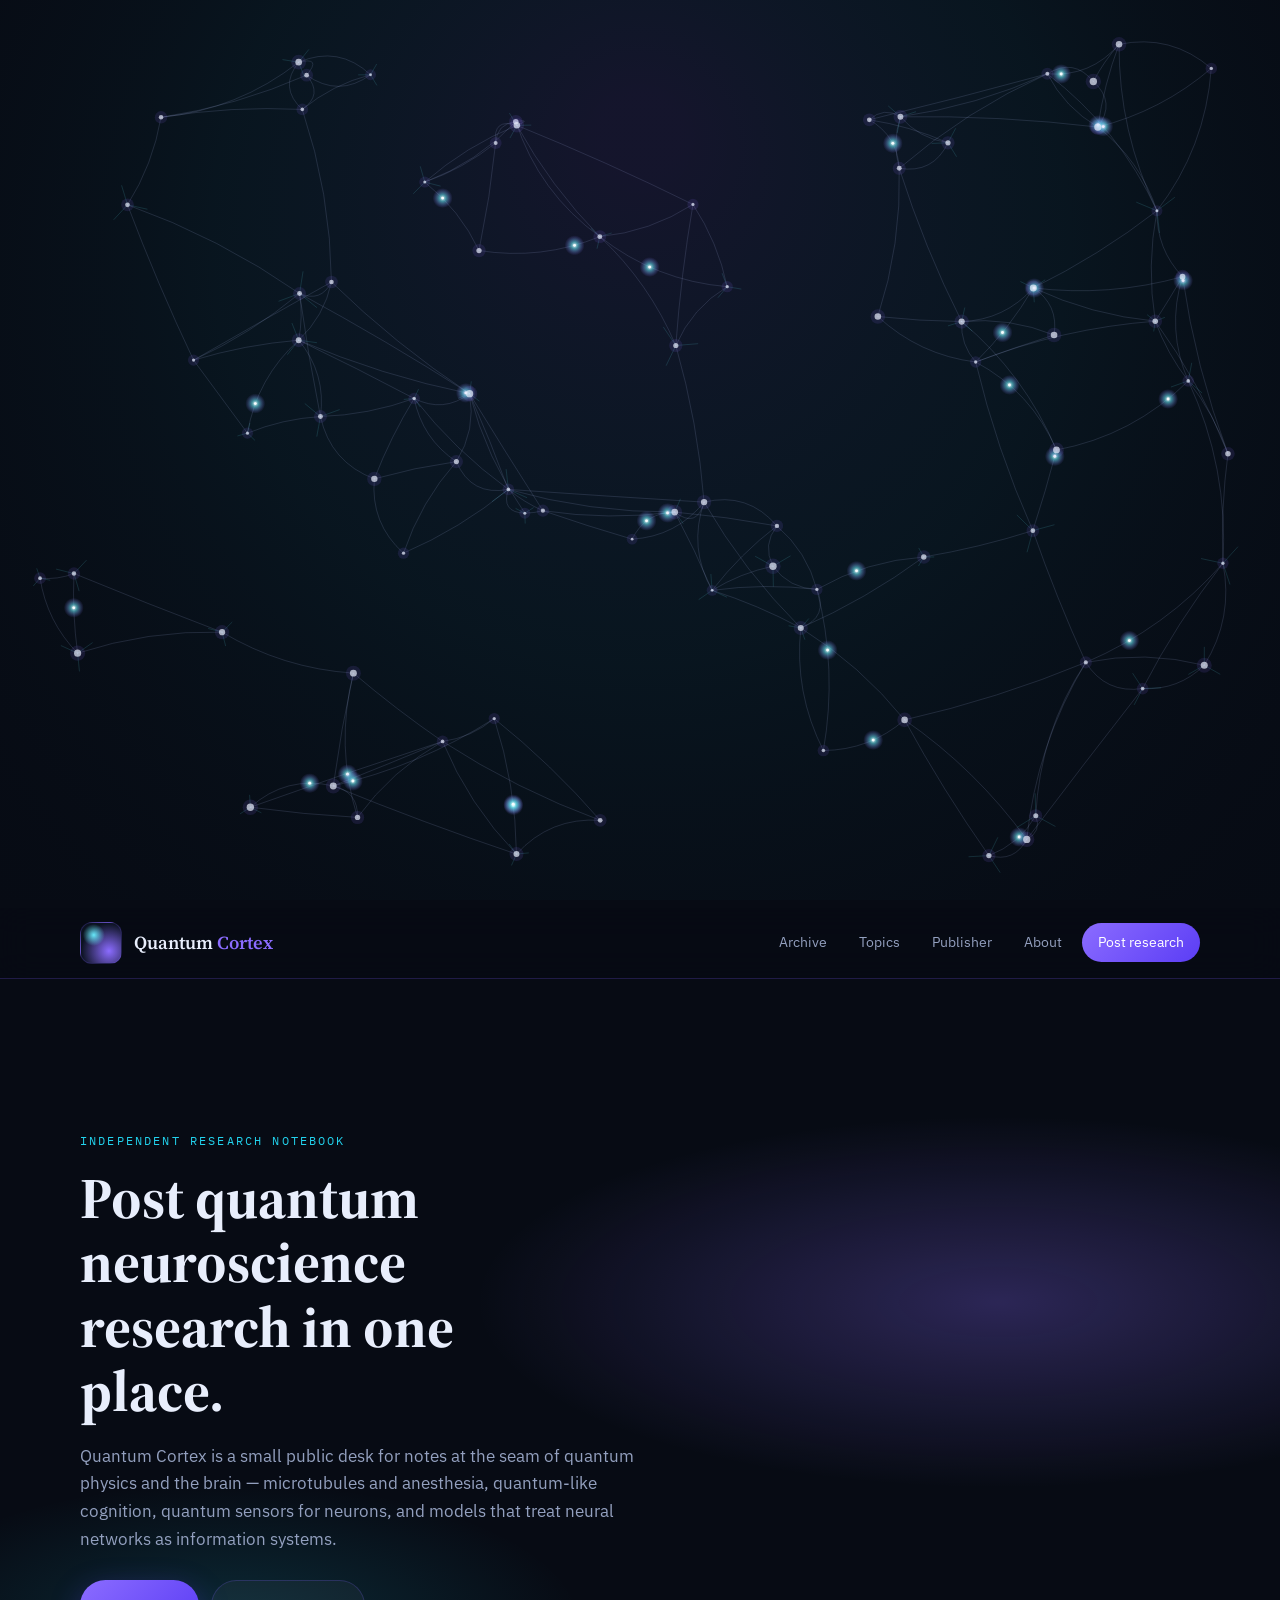
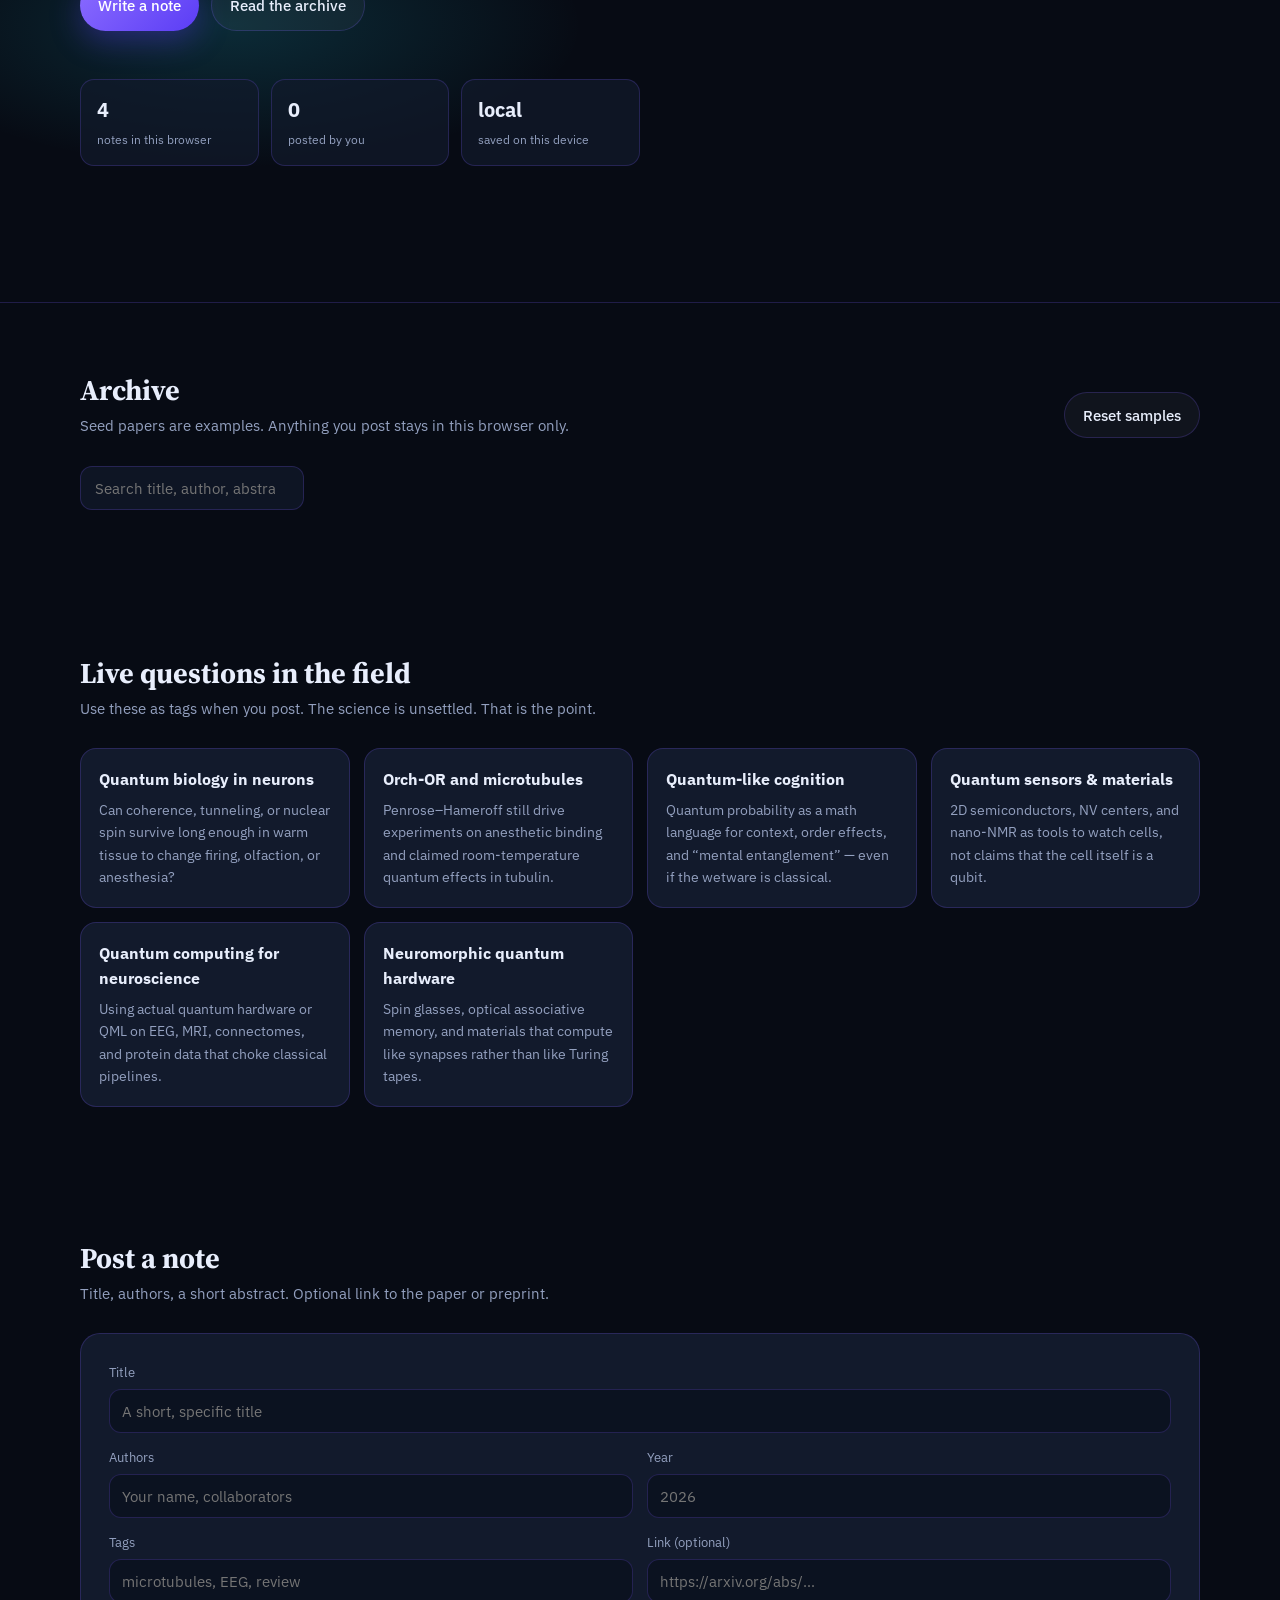
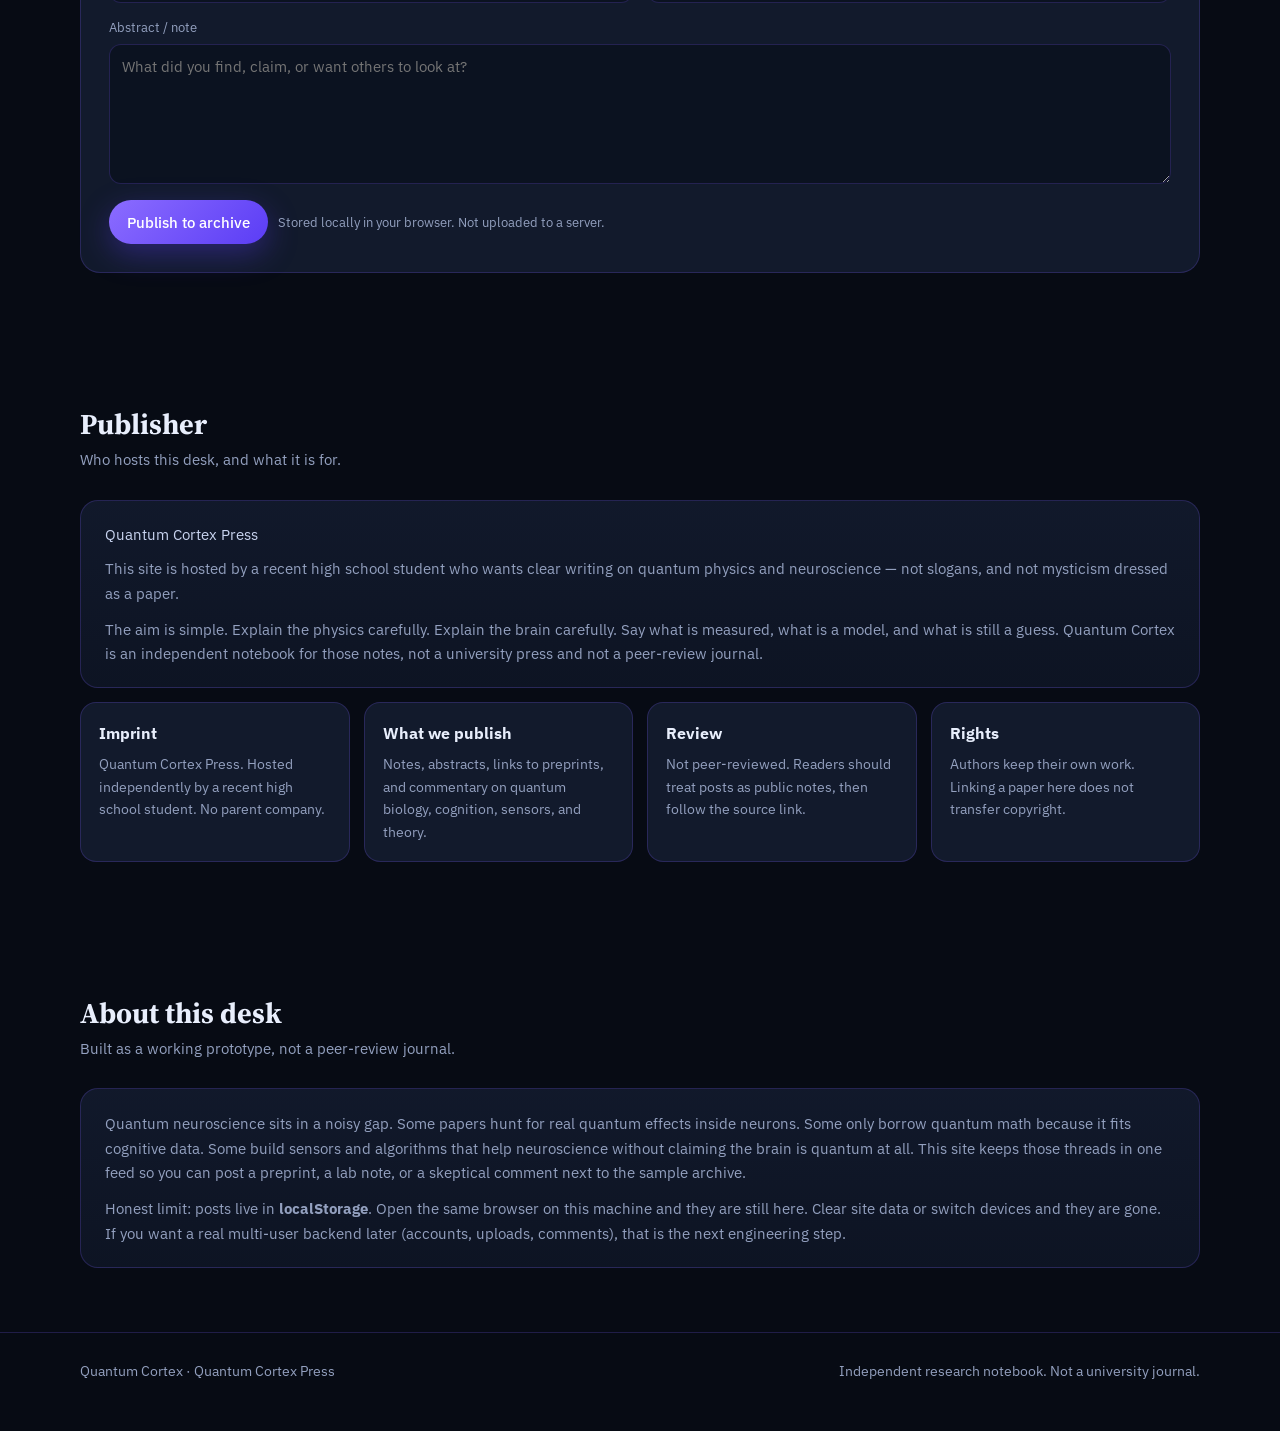
==== index.html @ 3336f271 "Wire neuron canvas into page shell" ====
<!DOCTYPE html>
<html lang="en">
<head>
  <meta charset="UTF-8" />
  <meta name="viewport" content="width=device-width, initial-scale=1.0" />
  <title>Quantum Cortex — Research Archive</title>
  <meta name="description" content="A living archive for quantum neuroscience research notes, preprints, and commentary." />
  <link rel="icon" href="data:image/svg+xml,%3Csvg xmlns='http://www.w3.org/2000/svg' viewBox='0 0 64 64'%3E%3Crect fill='%23070b14' width='64' height='64' rx='12'/%3E%3Ccircle cx='32' cy='32' r='14' fill='none' stroke='%238b6cff' stroke-width='2'/%3E%3Ccircle cx='32' cy='32' r='4' fill='%2322d3ee'/%3E%3C/svg%3E" />
  <link rel="preconnect" href="https://fonts.googleapis.com" />
  <link rel="preconnect" href="https://fonts.gstatic.com" crossorigin />
  <link href="https://fonts.googleapis.com/css2?family=IBM+Plex+Mono:wght@400;500&family=IBM+Plex+Sans:wght@400;500;600&family=Source+Serif+4:opsz,wght@8..60,500;8..60,600;8..60,700&display=swap" rel="stylesheet" />
  <link rel="stylesheet" href="css/styles.css" />
</head>
<body>
  <canvas id="neural-field" aria-hidden="true"></canvas>

  <header class="nav">
    <div class="wrap nav-inner">
      <a class="brand" href="#top">
        <span class="brand-mark" aria-hidden="true"></span>
        <div class="brand-name">Quantum <span>Cortex</span></div>
      </a>
      <nav class="nav-links">
        <a href="#archive">Archive</a>
        <a href="#topics">Topics</a>
        <a href="#publisher">Publisher</a>
        <a href="#about">About</a>
        <a class="cta" href="#post">Post research</a>
      </nav>
    </div>
  </header>

  <main id="top">
    <section class="hero">
      <div class="hero-bg" aria-hidden="true"></div>
      <div class="wrap hero-inner">
        <p class="kicker">Independent research notebook</p>
        <h1>Post quantum neuroscience research in one place.</h1>
        <p class="lede">
          Quantum Cortex is a small public desk for notes at the seam of quantum physics and the brain —
          microtubules and anesthesia, quantum-like cognition, quantum sensors for neurons,
          and models that treat neural networks as information systems.
        </p>
        <div class="hero-actions">
          <a class="btn btn-primary" href="#post">Write a note</a>
          <a class="btn btn-ghost" href="#archive">Read the archive</a>
        </div>
        <div class="stats">
          <div class="stat"><b id="post-count">4</b><span>notes in this browser</span></div>
          <div class="stat"><b id="user-count">0</b><span>posted by you</span></div>
          <div class="stat"><b>local</b><span>saved on this device</span></div>
        </div>
      </div>
    </section>

    <section id="archive">
      <div class="wrap">
        <div class="section-head">
          <div>
            <h2>Archive</h2>
            <p>Seed papers are examples. Anything you post stays in this browser only.</p>
          </div>
          <button class="btn btn-ghost" id="reset-archive" type="button">Reset samples</button>
        </div>
        <div class="toolbar">
          <input class="search" id="search" type="search" placeholder="Search title, author, abstract, tag…" />
        </div>
        <div class="chips" id="chips"></div>
        <div class="feed" id="feed"></div>
      </div>
    </section>

    <section id="topics">
      <div class="wrap">
        <div class="section-head">
          <div>
            <h2>Live questions in the field</h2>
            <p>Use these as tags when you post. The science is unsettled. That is the point.</p>
          </div>
        </div>
        <div class="topics">
          <article class="topic">
            <h3>Quantum biology in neurons</h3>
            <p>Can coherence, tunneling, or nuclear spin survive long enough in warm tissue to change firing, olfaction, or anesthesia?</p>
          </article>
          <article class="topic">
            <h3>Orch-OR and microtubules</h3>
            <p>Penrose–Hameroff still drive experiments on anesthetic binding and claimed room-temperature quantum effects in tubulin.</p>
          </article>
          <article class="topic">
            <h3>Quantum-like cognition</h3>
            <p>Quantum probability as a math language for context, order effects, and “mental entanglement” — even if the wetware is classical.</p>
          </article>
          <article class="topic">
            <h3>Quantum sensors &amp; materials</h3>
            <p>2D semiconductors, NV centers, and nano-NMR as tools to watch cells, not claims that the cell itself is a qubit.</p>
          </article>
          <article class="topic">
            <h3>Quantum computing for neuroscience</h3>
            <p>Using actual quantum hardware or QML on EEG, MRI, connectomes, and protein data that choke classical pipelines.</p>
          </article>
          <article class="topic">
            <h3>Neuromorphic quantum hardware</h3>
            <p>Spin glasses, optical associative memory, and materials that compute like synapses rather than like Turing tapes.</p>
          </article>
        </div>
      </div>
    </section>

    <section id="post">
      <div class="wrap">
        <div class="section-head">
          <div>
            <h2>Post a note</h2>
            <p>Title, authors, a short abstract. Optional link to the paper or preprint.</p>
          </div>
        </div>
        <form class="form-panel" id="post-form">
          <div class="form-grid">
            <div class="field full">
              <label for="title">Title</label>
              <input id="title" name="title" required maxlength="220" placeholder="A short, specific title" />
            </div>
            <div class="field">
              <label for="authors">Authors</label>
              <input id="authors" name="authors" required placeholder="Your name, collaborators" />
            </div>
            <div class="field">
              <label for="year">Year</label>
              <input id="year" name="year" placeholder="2026" />
            </div>
            <div class="field">
              <label for="tags">Tags</label>
              <input id="tags" name="tags" placeholder="microtubules, EEG, review" />
            </div>
            <div class="field">
              <label for="link">Link (optional)</label>
              <input id="link" name="link" type="url" placeholder="https://arxiv.org/abs/…" />
            </div>
            <div class="field full">
              <label for="abstract">Abstract / note</label>
              <textarea id="abstract" name="abstract" required placeholder="What did you find, claim, or want others to look at?"></textarea>
            </div>
          </div>
          <div class="form-actions">
            <button class="btn btn-primary" type="submit">Publish to archive</button>
            <span class="hint">Stored locally in your browser. Not uploaded to a server.</span>
            <span class="toast" id="toast"></span>
          </div>
        </form>
      </div>
    </section>

    <section id="publisher">
      <div class="wrap">
        <div class="section-head">
          <div>
            <h2>Publisher</h2>
            <p>Who hosts this desk, and what it is for.</p>
          </div>
        </div>
        <div class="card">
          <p class="authors">Quantum Cortex Press</p>
          <p class="abstract">
            This site is hosted by a recent high school student who wants clear writing on quantum physics
            and neuroscience — not slogans, and not mysticism dressed as a paper.
          </p>
          <p class="abstract" style="margin-top:12px">
            The aim is simple. Explain the physics carefully. Explain the brain carefully. Say what is measured,
            what is a model, and what is still a guess. Quantum Cortex is an independent notebook for those notes,
            not a university press and not a peer-review journal.
          </p>
        </div>
        <div class="topics" style="margin-top:14px">
          <article class="topic">
            <h3>Imprint</h3>
            <p>Quantum Cortex Press. Hosted independently by a recent high school student. No parent company.</p>
          </article>
          <article class="topic">
            <h3>What we publish</h3>
            <p>Notes, abstracts, links to preprints, and commentary on quantum biology, cognition, sensors, and theory.</p>
          </article>
          <article class="topic">
            <h3>Review</h3>
            <p>Not peer-reviewed. Readers should treat posts as public notes, then follow the source link.</p>
          </article>
          <article class="topic">
            <h3>Rights</h3>
            <p>Authors keep their own work. Linking a paper here does not transfer copyright.</p>
          </article>
        </div>
      </div>
    </section>

    <section id="about">
      <div class="wrap">
        <div class="section-head">
          <div>
            <h2>About this desk</h2>
            <p>Built as a working prototype, not a peer-review journal.</p>
          </div>
        </div>
        <div class="card">
          <p class="abstract">
            Quantum neuroscience sits in a noisy gap. Some papers hunt for real quantum effects inside neurons.
            Some only borrow quantum math because it fits cognitive data. Some build sensors and algorithms
            that help neuroscience without claiming the brain is quantum at all. This site keeps those threads
            in one feed so you can post a preprint, a lab note, or a skeptical comment next to the sample archive.
          </p>
          <p class="abstract" style="margin-top:12px">
            Honest limit: posts live in <strong>localStorage</strong>. Open the same browser on this machine and they
            are still here. Clear site data or switch devices and they are gone. If you want a real multi-user
            backend later (accounts, uploads, comments), that is the next engineering step.
          </p>
        </div>
      </div>
    </section>
  </main>

  <footer>
    <div class="wrap foot-row">
      <div>Quantum Cortex · Quantum Cortex Press</div>
      <div>Independent research notebook. Not a university journal.</div>
    </div>
  </footer>

  <script src="js/neural-field.js"></script>
  <script src="js/app.js"></script>
</body>
</html>
---- css/styles.css ----
:root {
  --bg: #070b14;
  --bg-elev: #0e1524;
  --bg-card: #121a2c;
  --line: rgba(124, 92, 252, 0.22);
  --violet: #8b6cff;
  --cyan: #22d3ee;
  --pink: #f472b6;
  --text: #e8eefc;
  --muted: #93a0bf;
  --danger: #fb7185;
  --ok: #34d399;
  --shadow: 0 20px 60px rgba(0, 0, 0, 0.45);
  --radius: 18px;
  --font: "Source Serif 4", Georgia, serif;
  --sans: "IBM Plex Sans", system-ui, sans-serif;
  --mono: "IBM Plex Mono", ui-monospace, monospace;
}
* { box-sizing: border-box; margin: 0; padding: 0; }
html { scroll-behavior: smooth; }
body {
  font-family: var(--sans);
  background: var(--bg);
  color: var(--text);
  line-height: 1.6;
  min-height: 100vh;
}
.bg-grid {
  position: fixed;
  inset: 0;
  z-index: -2;
  background:
    radial-gradient(900px 500px at 10% -10%, rgba(139, 108, 255, 0.18), transparent 55%),
    radial-gradient(700px 400px at 90% 0%, rgba(34, 211, 238, 0.1), transparent 50%),
    linear-gradient(180deg, #070b14 0%, #0a1020 100%);
}
.bg-grid::after {
  content: "";
  position: absolute;
  inset: 0;
  background-image:
    linear-gradient(rgba(139, 108, 255, 0.05) 1px, transparent 1px),
    linear-gradient(90deg, rgba(139, 108, 255, 0.05) 1px, transparent 1px);
  background-size: 48px 48px;
  mask-image: linear-gradient(180deg, rgba(0,0,0,.55), transparent 70%);
}
a { color: var(--cyan); text-decoration: none; }
a:hover { text-decoration: underline; }
.wrap { width: min(1120px, calc(100% - 40px)); margin: 0 auto; }
header.nav {
  position: sticky;
  top: 0;
  z-index: 40;
  backdrop-filter: blur(16px);
  background: rgba(7, 11, 20, 0.72);
  border-bottom: 1px solid var(--line);
}
.nav-inner { display: flex; align-items: center; justify-content: space-between; padding: 14px 0; gap: 16px; }
.brand { display: flex; align-items: center; gap: 12px; color: var(--text); text-decoration: none; }
.brand-mark {
  width: 42px;
  height: 42px;
  border-radius: 12px;
  border: 1px solid var(--line);
  background:
    radial-gradient(circle at 32% 30%, #67e8f9, transparent 28%),
    radial-gradient(circle at 70% 70%, #8b6cff, #0b1220 70%);
}
.brand-name { font-family: var(--font); font-weight: 600; font-size: 1.15rem; }
.brand-name span { color: var(--violet); }
.nav-links { display: flex; gap: 8px; flex-wrap: wrap; }
.nav-links a { font-size: 0.88rem; color: var(--muted); padding: 8px 12px; border-radius: 999px; }
.nav-links a:hover { color: var(--text); background: rgba(139,108,255,.12); text-decoration: none; }
.nav-links .cta { background: linear-gradient(135deg, var(--violet), #5b3df5); color: white; padding: 8px 16px; }
.hero { position: relative; overflow: hidden; border-bottom: 1px solid var(--line); }
.hero-bg {
  position: absolute; inset: 0; z-index: 0;
  background:
    radial-gradient(900px 320px at 78% 35%, rgba(139,108,255,.28), transparent 58%),
    radial-gradient(640px 260px at 18% 70%, rgba(34,211,238,.16), transparent 55%);
}
.hero-inner { position: relative; z-index: 1; padding: 88px 0 72px; }
.kicker { font-family: var(--mono); font-size: 0.75rem; letter-spacing: 0.18em; text-transform: uppercase; color: var(--cyan); margin-bottom: 16px; }
.hero h1 { font-family: var(--font); font-size: clamp(2.2rem, 5vw, 3.6rem); line-height: 1.12; max-width: 16ch; margin-bottom: 18px; }
.hero p.lede { max-width: 58ch; color: var(--muted); font-size: 1.08rem; margin-bottom: 28px; }
.hero-actions { display: flex; gap: 12px; flex-wrap: wrap; }
.btn { display: inline-flex; align-items: center; border: 0; cursor: pointer; font-family: var(--sans); font-size: 0.95rem; padding: 12px 18px; border-radius: 999px; font-weight: 500; }
.btn-primary { background: linear-gradient(135deg, var(--violet), #5b3df5); color: white; box-shadow: 0 10px 30px rgba(91, 61, 245, 0.35); }
.btn-ghost { background: rgba(255,255,255,0.04); color: var(--text); border: 1px solid var(--line); }
.stats { display: grid; grid-template-columns: repeat(3, 1fr); gap: 12px; margin-top: 48px; max-width: 560px; }
.stat { background: rgba(18, 26, 44, 0.7); border: 1px solid var(--line); border-radius: 14px; padding: 14px 16px; }
.stat b { display: block; font-size: 1.25rem; }
.stat span { font-size: 0.78rem; color: var(--muted); }
section { padding: 64px 0; }
.section-head { display: flex; justify-content: space-between; align-items: end; gap: 16px; margin-bottom: 28px; flex-wrap: wrap; }
.section-head h2 { font-family: var(--font); font-size: 1.8rem; }
.section-head p { color: var(--muted); font-size: 0.95rem; }
.search { flex: 1; min-width: 220px; background: var(--bg-elev); border: 1px solid var(--line); color: var(--text); padding: 11px 14px; border-radius: 12px; font-family: var(--sans); }
.chips { display: flex; gap: 8px; flex-wrap: wrap; margin-top: 12px; }
.chip { border: 1px solid var(--line); background: transparent; color: var(--muted); padding: 7px 12px; border-radius: 999px; cursor: pointer; font-size: 0.82rem; font-family: var(--sans); }
.chip.active, .chip:hover { color: var(--text); border-color: var(--violet); background: rgba(139,108,255,0.12); }
.feed { display: grid; gap: 16px; }
.card { background: linear-gradient(180deg, rgba(18,26,44,0.95), rgba(14,21,36,0.95)); border: 1px solid var(--line); border-radius: var(--radius); padding: 22px 24px; }
.card-meta { display: flex; gap: 10px; flex-wrap: wrap; font-size: 0.78rem; color: var(--muted); margin-bottom: 10px; font-family: var(--mono); }
.tag { background: rgba(34, 211, 238, 0.1); color: var(--cyan); padding: 3px 8px; border-radius: 999px; border: 1px solid rgba(34,211,238,0.2); }
.tag.violet { background: rgba(139,108,255,.12); color: #c4b5fd; border-color: rgba(139,108,255,.25); }
.card h3 { font-family: var(--font); font-size: 1.28rem; margin-bottom: 8px; }
.authors { color: #c9d4f0; font-size: 0.92rem; margin-bottom: 10px; }
.abstract { color: var(--muted); font-size: 0.95rem; }
.card-foot { display: flex; justify-content: space-between; align-items: center; margin-top: 16px; }
.delete-btn { background: none; border: 1px solid transparent; color: var(--muted); cursor: pointer; font-size: 0.8rem; font-family: var(--sans); }
.delete-btn:hover { color: var(--danger); }
.empty { text-align: center; color: var(--muted); padding: 48px 16px; border: 1px dashed var(--line); border-radius: var(--radius); }
.topics { display: grid; grid-template-columns: repeat(auto-fit, minmax(220px, 1fr)); gap: 14px; }
.topic { padding: 18px; border-radius: 16px; background: var(--bg-card); border: 1px solid var(--line); }
.topic h3 { font-size: 1rem; margin-bottom: 6px; }
.topic p { color: var(--muted); font-size: 0.88rem; }
.form-panel { background: var(--bg-card); border: 1px solid var(--line); border-radius: 20px; padding: 28px; }
.form-grid { display: grid; grid-template-columns: 1fr 1fr; gap: 14px; }
.field { display: flex; flex-direction: column; gap: 6px; }
.field.full { grid-column: 1 / -1; }
label { font-size: 0.82rem; color: var(--muted); }
input, textarea, select { background: #0b1220; border: 1px solid var(--line); color: var(--text); border-radius: 12px; padding: 11px 12px; font-family: var(--sans); font-size: 0.95rem; }
textarea { min-height: 140px; resize: vertical; }
.form-actions { display: flex; gap: 10px; margin-top: 16px; align-items: center; flex-wrap: wrap; }
.hint { color: var(--muted); font-size: 0.82rem; }
.toast { display: none; color: var(--ok); font-size: 0.9rem; }
footer { border-top: 1px solid var(--line); padding: 28px 0 48px; color: var(--muted); font-size: 0.85rem; }
.foot-row { display: flex; justify-content: space-between; gap: 12px; flex-wrap: wrap; }
@media (max-width: 720px) {
  .form-grid { grid-template-columns: 1fr; }
  .stats { grid-template-columns: 1fr; }
  .hero-inner { padding: 56px 0 48px; }
}
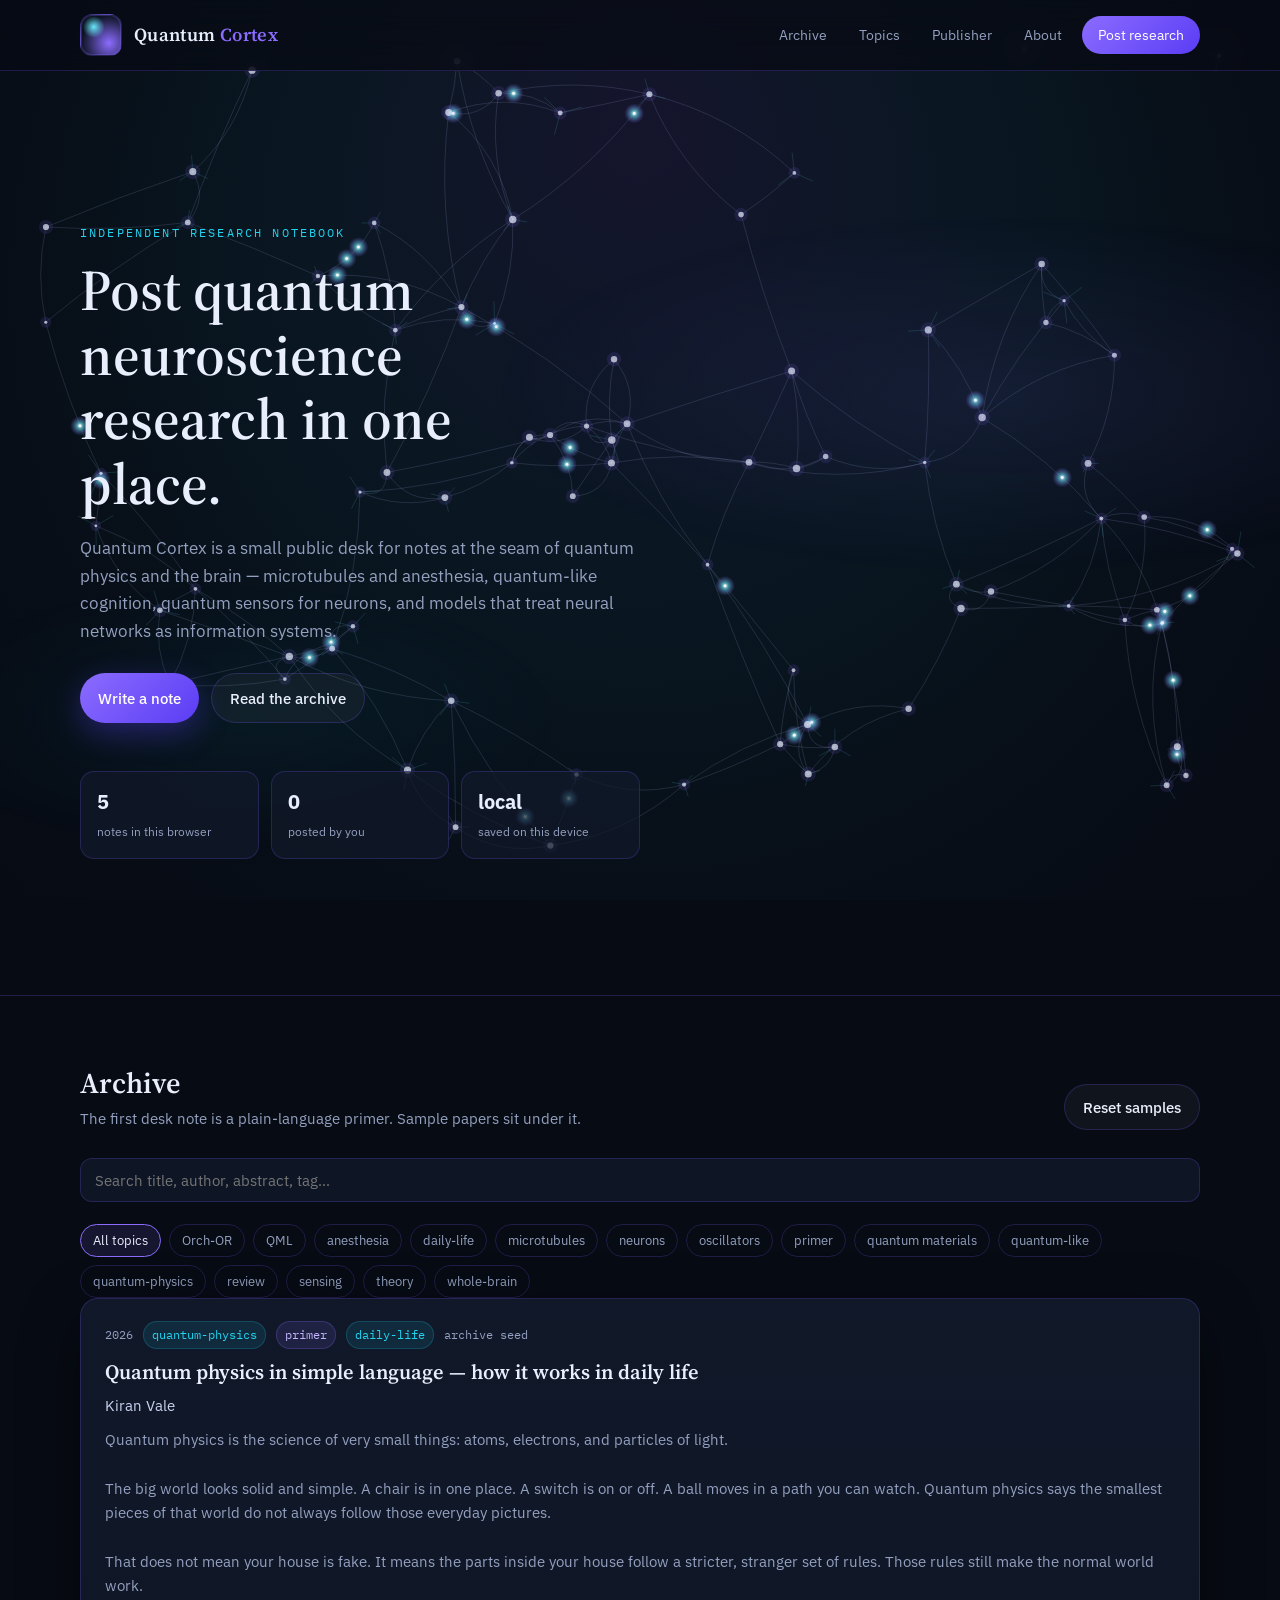
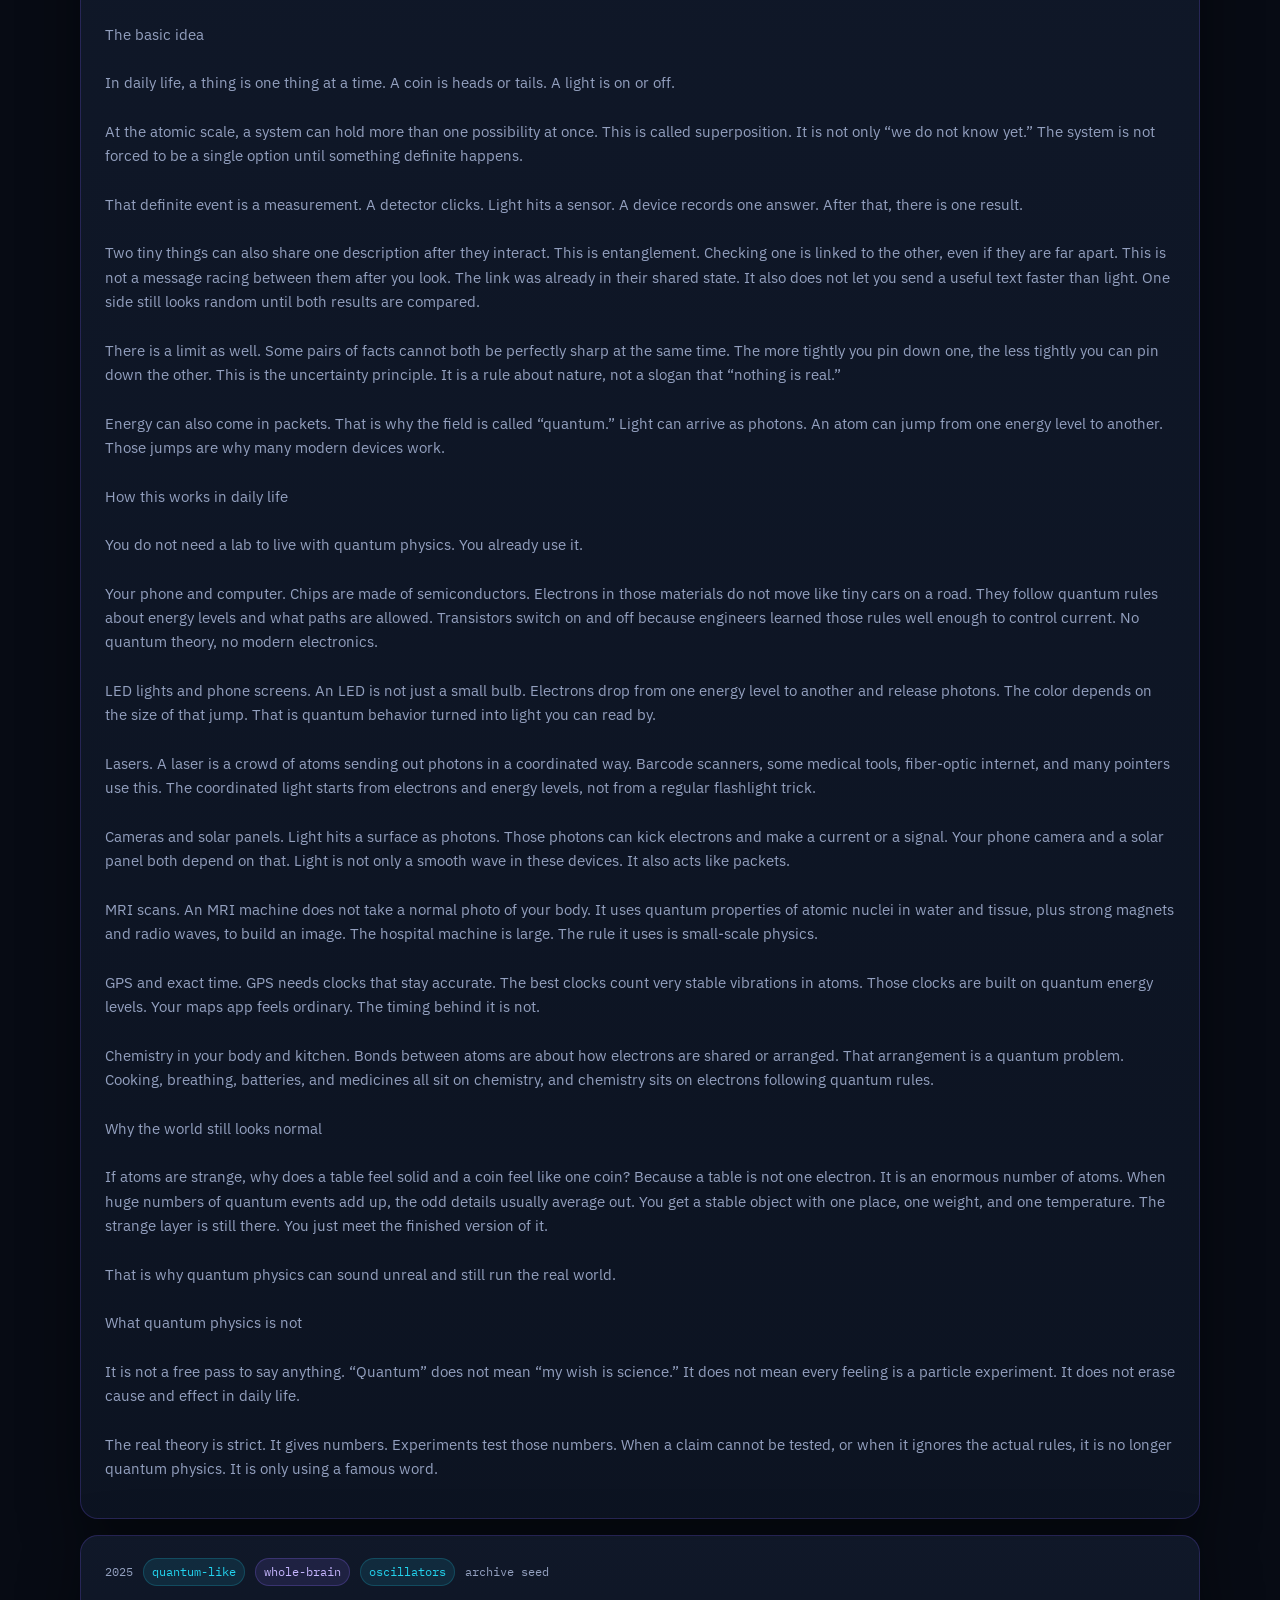
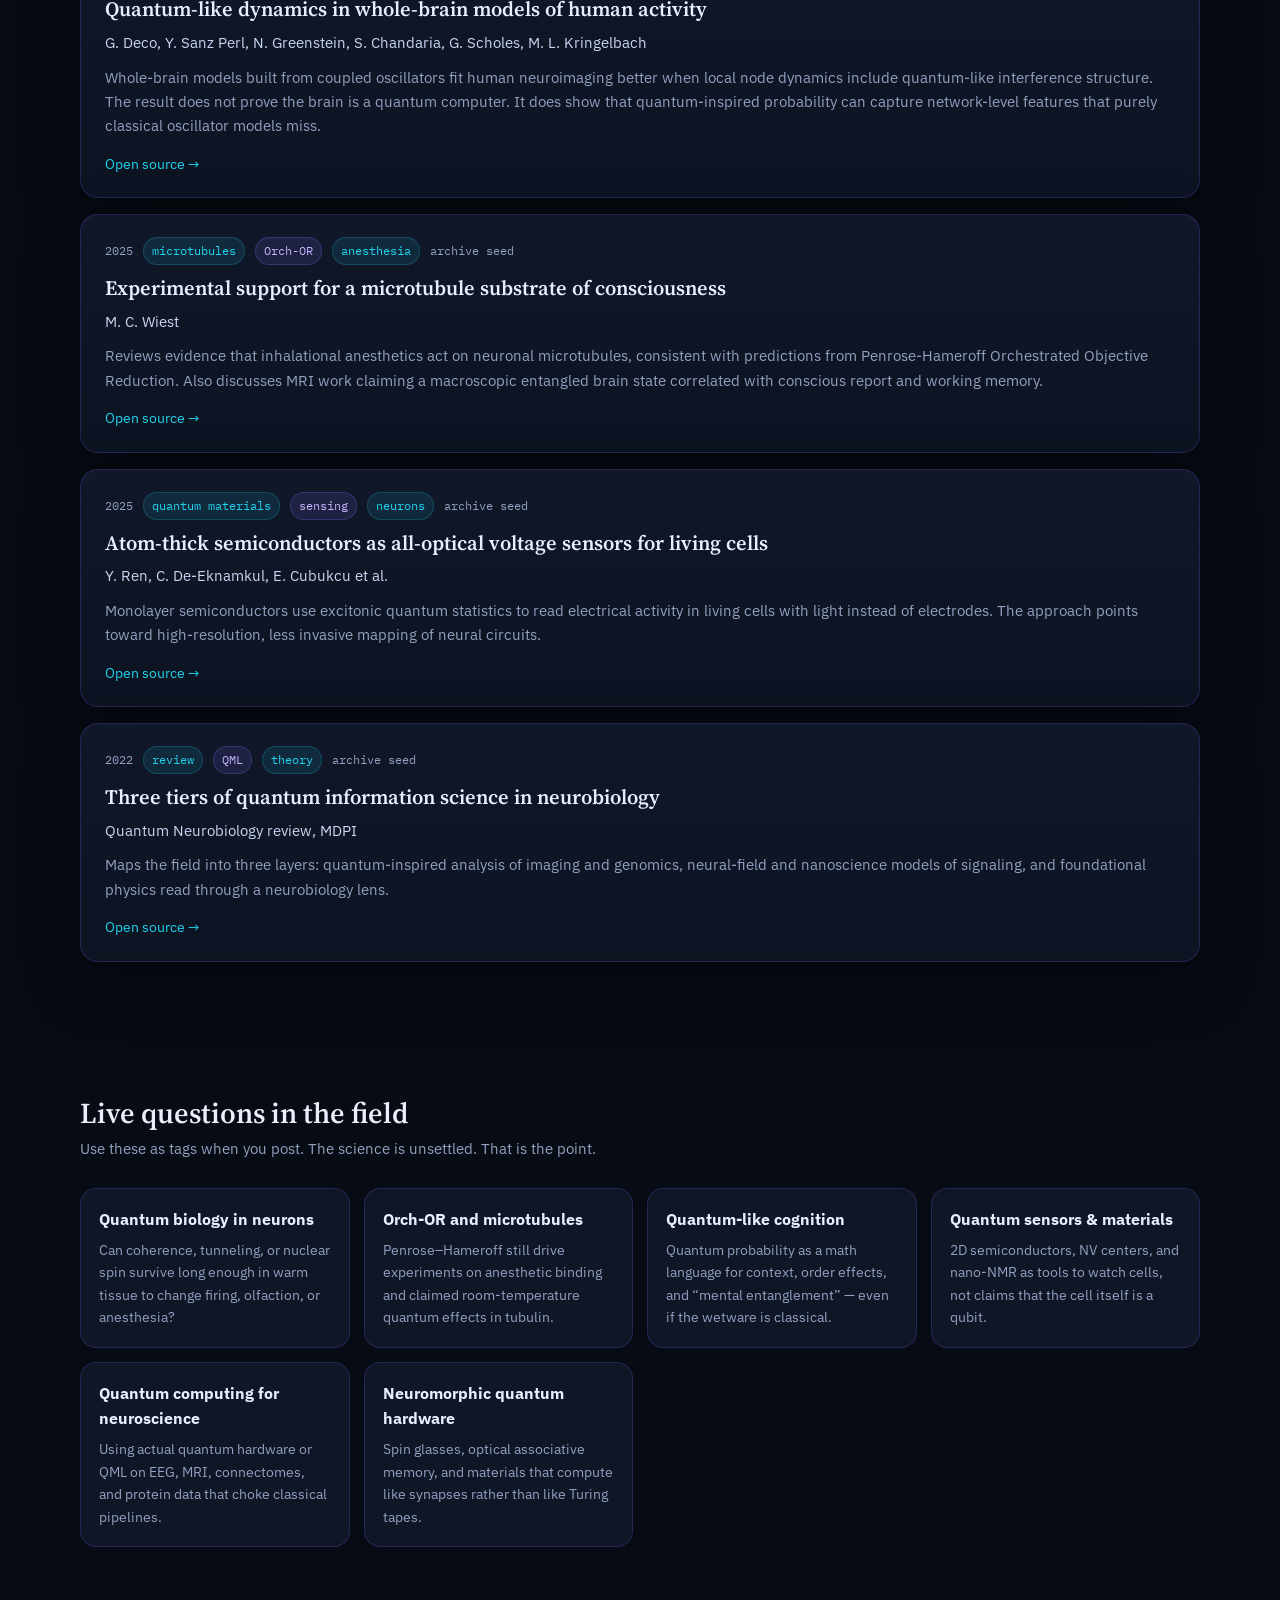
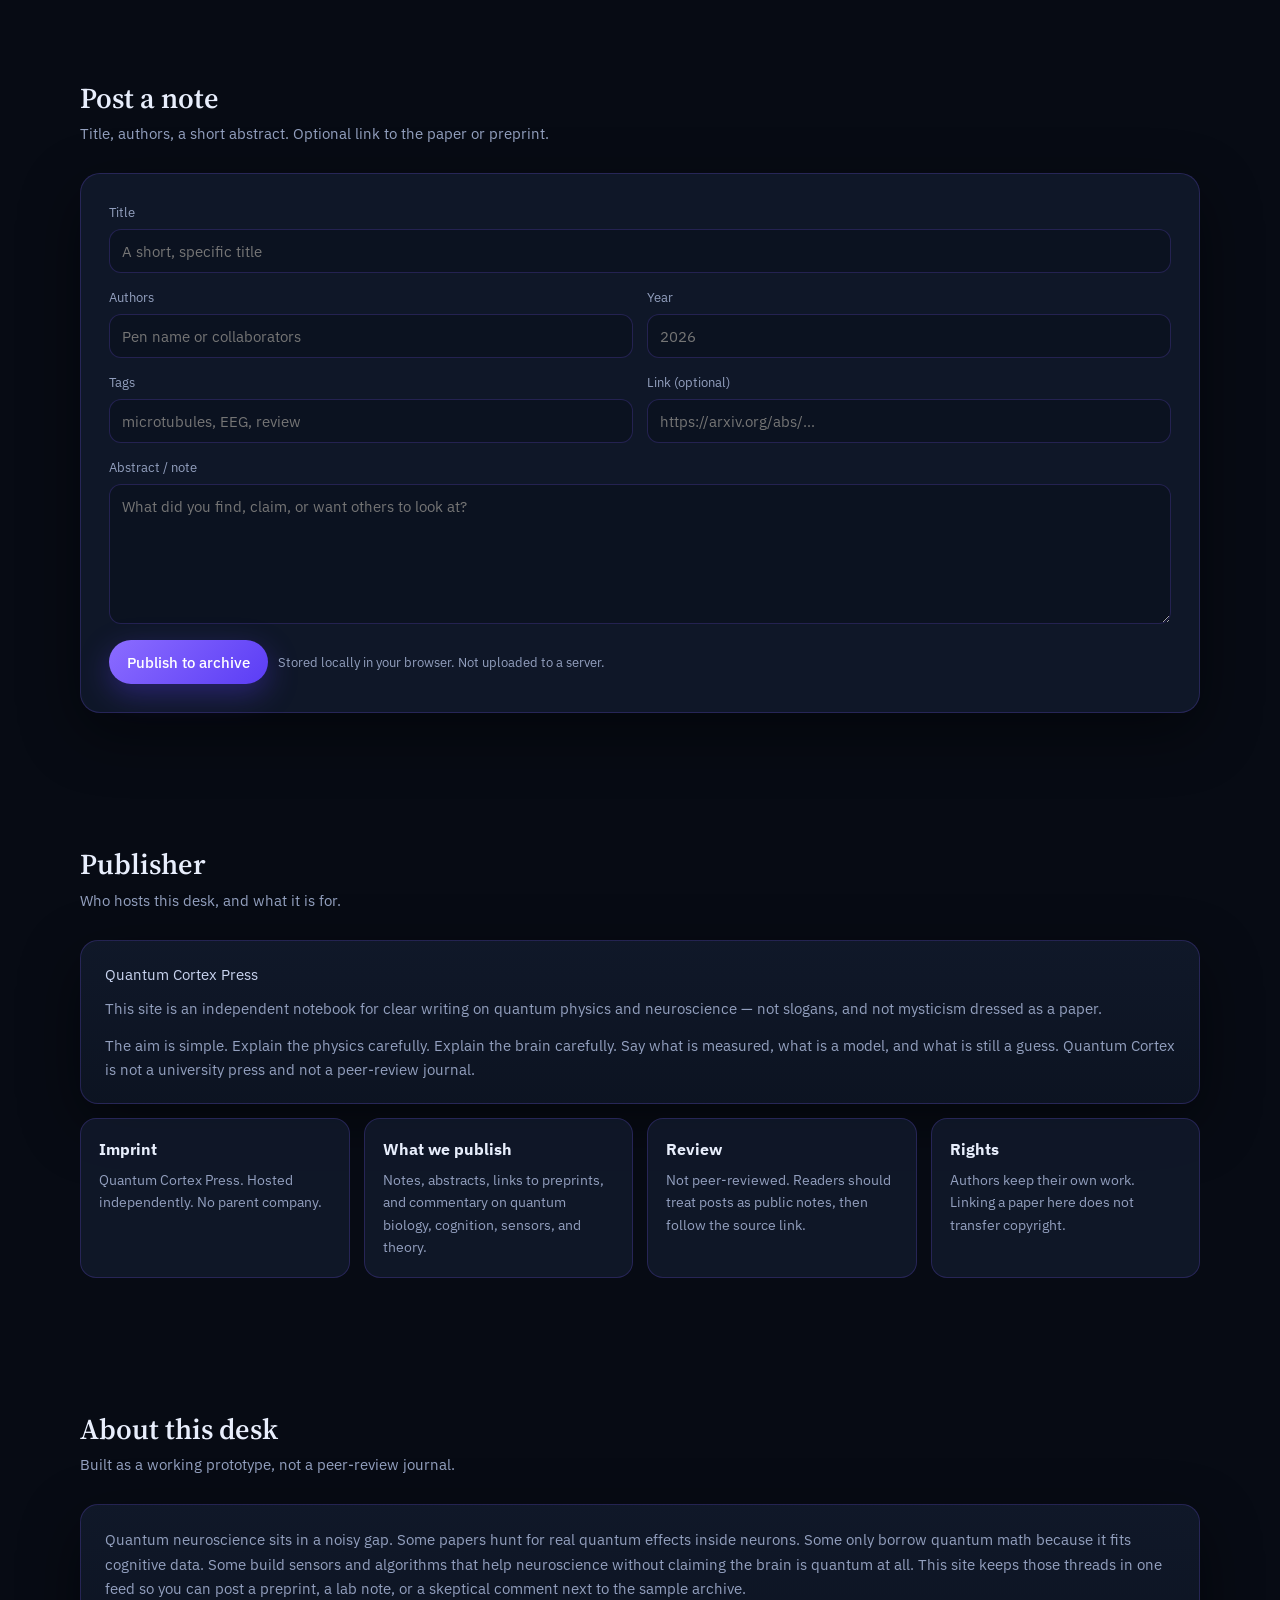
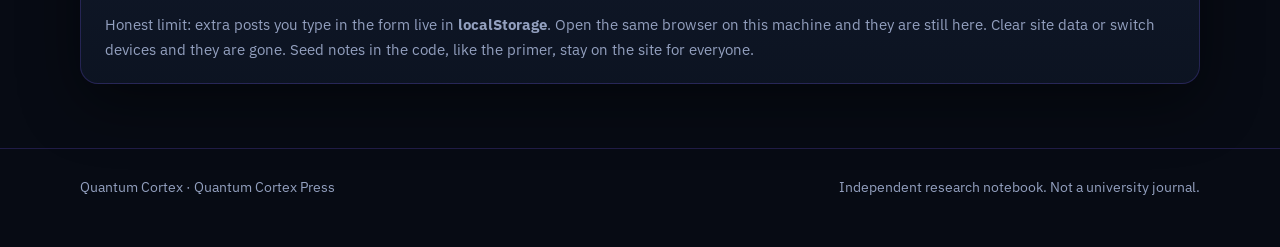
==== commit b1064d34: "Add first research note: quantum physics in daily life (Kiran Vale)" ====
--- a/index.html
+++ b/index.html
@@ -46,7 +46,7 @@
           <a class="btn btn-ghost" href="#archive">Read the archive</a>
         </div>
         <div class="stats">
-          <div class="stat"><b id="post-count">4</b><span>notes in this browser</span></div>
+          <div class="stat"><b id="post-count">5</b><span>notes in this browser</span></div>
           <div class="stat"><b id="user-count">0</b><span>posted by you</span></div>
           <div class="stat"><b>local</b><span>saved on this device</span></div>
         </div>
@@ -58,7 +58,7 @@
         <div class="section-head">
           <div>
             <h2>Archive</h2>
-            <p>Seed papers are examples. Anything you post stays in this browser only.</p>
+            <p>The first desk note is a plain-language primer. Sample papers sit under it.</p>
           </div>
           <button class="btn btn-ghost" id="reset-archive" type="button">Reset samples</button>
         </div>
@@ -123,7 +123,7 @@
             </div>
             <div class="field">
               <label for="authors">Authors</label>
-              <input id="authors" name="authors" required placeholder="Your name, collaborators" />
+              <input id="authors" name="authors" required placeholder="Pen name or collaborators" />
             </div>
             <div class="field">
               <label for="year">Year</label>
@@ -162,19 +162,18 @@
         <div class="card">
           <p class="authors">Quantum Cortex Press</p>
           <p class="abstract">
-            This site is hosted by a recent high school student who wants clear writing on quantum physics
-            and neuroscience — not slogans, and not mysticism dressed as a paper.
+            This site is an independent notebook for clear writing on quantum physics and neuroscience —
+            not slogans, and not mysticism dressed as a paper.
           </p>
           <p class="abstract" style="margin-top:12px">
             The aim is simple. Explain the physics carefully. Explain the brain carefully. Say what is measured,
-            what is a model, and what is still a guess. Quantum Cortex is an independent notebook for those notes,
-            not a university press and not a peer-review journal.
+            what is a model, and what is still a guess. Quantum Cortex is not a university press and not a peer-review journal.
           </p>
         </div>
         <div class="topics" style="margin-top:14px">
           <article class="topic">
             <h3>Imprint</h3>
-            <p>Quantum Cortex Press. Hosted independently by a recent high school student. No parent company.</p>
+            <p>Quantum Cortex Press. Hosted independently. No parent company.</p>
           </article>
           <article class="topic">
             <h3>What we publish</h3>
@@ -208,9 +207,8 @@
             in one feed so you can post a preprint, a lab note, or a skeptical comment next to the sample archive.
           </p>
           <p class="abstract" style="margin-top:12px">
-            Honest limit: posts live in <strong>localStorage</strong>. Open the same browser on this machine and they
-            are still here. Clear site data or switch devices and they are gone. If you want a real multi-user
-            backend later (accounts, uploads, comments), that is the next engineering step.
+            Honest limit: extra posts you type in the form live in <strong>localStorage</strong>. Open the same browser on this machine and they
+            are still here. Clear site data or switch devices and they are gone. Seed notes in the code, like the primer, stay on the site for everyone.
           </p>
         </div>
       </div>
--- a/css/styles.css
+++ b/css/styles.css
@@ -16,6 +16,7 @@
   --sans: "IBM Plex Sans", system-ui, sans-serif;
   --mono: "IBM Plex Mono", ui-monospace, monospace;
 }
+
 * { box-sizing: border-box; margin: 0; padding: 0; }
 html { scroll-behavior: smooth; }
 body {
@@ -25,28 +26,25 @@
   line-height: 1.6;
   min-height: 100vh;
 }
-.bg-grid {
+
+#neural-field {
   position: fixed;
   inset: 0;
   z-index: -2;
-  background:
-    radial-gradient(900px 500px at 10% -10%, rgba(139, 108, 255, 0.18), transparent 55%),
-    radial-gradient(700px 400px at 90% 0%, rgba(34, 211, 238, 0.1), transparent 50%),
-    linear-gradient(180deg, #070b14 0%, #0a1020 100%);
-}
-.bg-grid::after {
-  content: "";
-  position: absolute;
-  inset: 0;
-  background-image:
-    linear-gradient(rgba(139, 108, 255, 0.05) 1px, transparent 1px),
-    linear-gradient(90deg, rgba(139, 108, 255, 0.05) 1px, transparent 1px);
-  background-size: 48px 48px;
-  mask-image: linear-gradient(180deg, rgba(0,0,0,.55), transparent 70%);
-}
+  width: 100%;
+  height: 100%;
+  pointer-events: none;
+  display: block;
+}
+.hero-bg {
+  opacity: 0.35;
+}
+
 a { color: var(--cyan); text-decoration: none; }
 a:hover { text-decoration: underline; }
+
 .wrap { width: min(1120px, calc(100% - 40px)); margin: 0 auto; }
+
 header.nav {
   position: sticky;
   top: 0;
@@ -55,8 +53,20 @@
   background: rgba(7, 11, 20, 0.72);
   border-bottom: 1px solid var(--line);
 }
-.nav-inner { display: flex; align-items: center; justify-content: space-between; padding: 14px 0; gap: 16px; }
-.brand { display: flex; align-items: center; gap: 12px; color: var(--text); text-decoration: none; }
+.nav-inner {
+  display: flex;
+  align-items: center;
+  justify-content: space-between;
+  padding: 14px 0;
+  gap: 16px;
+}
+.brand {
+  display: flex;
+  align-items: center;
+  gap: 12px;
+  color: var(--text);
+  text-decoration: none;
+}
 .brand-mark {
   width: 42px;
   height: 42px;
@@ -65,68 +75,298 @@
   background:
     radial-gradient(circle at 32% 30%, #67e8f9, transparent 28%),
     radial-gradient(circle at 70% 70%, #8b6cff, #0b1220 70%);
-}
-.brand-name { font-family: var(--font); font-weight: 600; font-size: 1.15rem; }
+  box-shadow: inset 0 0 0 1px rgba(139,108,255,.25);
+}
+.brand-name {
+  font-family: var(--font);
+  font-weight: 600;
+  font-size: 1.15rem;
+  letter-spacing: 0.02em;
+}
 .brand-name span { color: var(--violet); }
 .nav-links { display: flex; gap: 8px; flex-wrap: wrap; }
-.nav-links a { font-size: 0.88rem; color: var(--muted); padding: 8px 12px; border-radius: 999px; }
-.nav-links a:hover { color: var(--text); background: rgba(139,108,255,.12); text-decoration: none; }
-.nav-links .cta { background: linear-gradient(135deg, var(--violet), #5b3df5); color: white; padding: 8px 16px; }
-.hero { position: relative; overflow: hidden; border-bottom: 1px solid var(--line); }
+.nav-links a, .nav-links button {
+  font-size: 0.88rem;
+  color: var(--muted);
+  background: none;
+  border: 0;
+  cursor: pointer;
+  padding: 8px 12px;
+  border-radius: 999px;
+  font-family: var(--sans);
+}
+.nav-links a:hover, .nav-links button:hover { color: var(--text); background: rgba(139,108,255,.12); text-decoration: none; }
+.nav-links .cta {
+  background: linear-gradient(135deg, var(--violet), #5b3df5);
+  color: white;
+  padding: 8px 16px;
+}
+.nav-links .cta:hover { filter: brightness(1.08); color: white; }
+
+.hero {
+  position: relative;
+  overflow: hidden;
+  border-bottom: 1px solid var(--line);
+}
 .hero-bg {
-  position: absolute; inset: 0; z-index: 0;
+  position: absolute;
+  inset: 0;
   background:
     radial-gradient(900px 320px at 78% 35%, rgba(139,108,255,.28), transparent 58%),
     radial-gradient(640px 260px at 18% 70%, rgba(34,211,238,.16), transparent 55%);
-}
-.hero-inner { position: relative; z-index: 1; padding: 88px 0 72px; }
-.kicker { font-family: var(--mono); font-size: 0.75rem; letter-spacing: 0.18em; text-transform: uppercase; color: var(--cyan); margin-bottom: 16px; }
-.hero h1 { font-family: var(--font); font-size: clamp(2.2rem, 5vw, 3.6rem); line-height: 1.12; max-width: 16ch; margin-bottom: 18px; }
-.hero p.lede { max-width: 58ch; color: var(--muted); font-size: 1.08rem; margin-bottom: 28px; }
+  opacity: 0.32;
+  z-index: 0;
+}
+.hero-inner {
+  position: relative;
+  z-index: 1;
+  padding: 88px 0 72px;
+}
+.kicker {
+  font-family: var(--mono);
+  font-size: 0.75rem;
+  letter-spacing: 0.18em;
+  text-transform: uppercase;
+  color: var(--cyan);
+  margin-bottom: 16px;
+}
+.hero h1 {
+  font-family: var(--font);
+  font-size: clamp(2.2rem, 5vw, 3.6rem);
+  line-height: 1.12;
+  font-weight: 600;
+  max-width: 16ch;
+  margin-bottom: 18px;
+}
+.hero p.lede {
+  max-width: 58ch;
+  color: var(--muted);
+  font-size: 1.08rem;
+  margin-bottom: 28px;
+}
 .hero-actions { display: flex; gap: 12px; flex-wrap: wrap; }
-.btn { display: inline-flex; align-items: center; border: 0; cursor: pointer; font-family: var(--sans); font-size: 0.95rem; padding: 12px 18px; border-radius: 999px; font-weight: 500; }
-.btn-primary { background: linear-gradient(135deg, var(--violet), #5b3df5); color: white; box-shadow: 0 10px 30px rgba(91, 61, 245, 0.35); }
-.btn-ghost { background: rgba(255,255,255,0.04); color: var(--text); border: 1px solid var(--line); }
-.stats { display: grid; grid-template-columns: repeat(3, 1fr); gap: 12px; margin-top: 48px; max-width: 560px; }
-.stat { background: rgba(18, 26, 44, 0.7); border: 1px solid var(--line); border-radius: 14px; padding: 14px 16px; }
-.stat b { display: block; font-size: 1.25rem; }
+.btn {
+  display: inline-flex;
+  align-items: center;
+  gap: 8px;
+  border: 0;
+  cursor: pointer;
+  font-family: var(--sans);
+  font-size: 0.95rem;
+  padding: 12px 18px;
+  border-radius: 999px;
+  font-weight: 500;
+}
+.btn-primary {
+  background: linear-gradient(135deg, var(--violet), #5b3df5);
+  color: white;
+  box-shadow: 0 10px 30px rgba(91, 61, 245, 0.35);
+}
+.btn-ghost {
+  background: rgba(255,255,255,0.04);
+  color: var(--text);
+  border: 1px solid var(--line);
+}
+.btn:hover { transform: translateY(-1px); }
+
+.stats {
+  display: grid;
+  grid-template-columns: repeat(3, 1fr);
+  gap: 12px;
+  margin-top: 48px;
+  max-width: 560px;
+}
+.stat {
+  background: rgba(18, 26, 44, 0.7);
+  border: 1px solid var(--line);
+  border-radius: 14px;
+  padding: 14px 16px;
+}
+.stat b { display: block; font-size: 1.25rem; color: var(--text); }
 .stat span { font-size: 0.78rem; color: var(--muted); }
+
 section { padding: 64px 0; }
-.section-head { display: flex; justify-content: space-between; align-items: end; gap: 16px; margin-bottom: 28px; flex-wrap: wrap; }
-.section-head h2 { font-family: var(--font); font-size: 1.8rem; }
+.section-head {
+  display: flex;
+  justify-content: space-between;
+  align-items: end;
+  gap: 16px;
+  margin-bottom: 28px;
+  flex-wrap: wrap;
+}
+.section-head h2 {
+  font-family: var(--font);
+  font-size: 1.8rem;
+  font-weight: 600;
+}
 .section-head p { color: var(--muted); font-size: 0.95rem; }
-.search { flex: 1; min-width: 220px; background: var(--bg-elev); border: 1px solid var(--line); color: var(--text); padding: 11px 14px; border-radius: 12px; font-family: var(--sans); }
-.chips { display: flex; gap: 8px; flex-wrap: wrap; margin-top: 12px; }
-.chip { border: 1px solid var(--line); background: transparent; color: var(--muted); padding: 7px 12px; border-radius: 999px; cursor: pointer; font-size: 0.82rem; font-family: var(--sans); }
-.chip.active, .chip:hover { color: var(--text); border-color: var(--violet); background: rgba(139,108,255,0.12); }
-.feed { display: grid; gap: 16px; }
-.card { background: linear-gradient(180deg, rgba(18,26,44,0.95), rgba(14,21,36,0.95)); border: 1px solid var(--line); border-radius: var(--radius); padding: 22px 24px; }
-.card-meta { display: flex; gap: 10px; flex-wrap: wrap; font-size: 0.78rem; color: var(--muted); margin-bottom: 10px; font-family: var(--mono); }
-.tag { background: rgba(34, 211, 238, 0.1); color: var(--cyan); padding: 3px 8px; border-radius: 999px; border: 1px solid rgba(34,211,238,0.2); }
+
+.toolbar {
+  display: flex;
+  gap: 10px;
+  flex-wrap: wrap;
+  margin-bottom: 22px;
+}
+.search {
+  flex: 1;
+  min-width: 220px;
+  background: var(--bg-elev);
+  border: 1px solid var(--line);
+  color: var(--text);
+  padding: 11px 14px;
+  border-radius: 12px;
+  font-family: var(--sans);
+}
+.chips { display: flex; gap: 8px; flex-wrap: wrap; }
+.chip {
+  border: 1px solid var(--line);
+  background: transparent;
+  color: var(--muted);
+  padding: 7px 12px;
+  border-radius: 999px;
+  cursor: pointer;
+  font-size: 0.82rem;
+  font-family: var(--sans);
+}
+.chip.active, .chip:hover {
+  color: var(--text);
+  border-color: var(--violet);
+  background: rgba(139,108,255,0.12);
+}
+
+.feed {
+  display: grid;
+  gap: 16px;
+}
+.card {
+  background: linear-gradient(180deg, rgba(18,26,44,0.88), rgba(14,21,36,0.88));
+  border: 1px solid var(--line);
+  border-radius: var(--radius);
+  padding: 22px 24px;
+  box-shadow: var(--shadow);
+  transition: border-color .2s, transform .2s;
+}
+.card:hover { border-color: rgba(139,108,255,0.45); transform: translateY(-2px); }
+.card-meta {
+  display: flex;
+  gap: 10px;
+  flex-wrap: wrap;
+  align-items: center;
+  font-size: 0.78rem;
+  color: var(--muted);
+  margin-bottom: 10px;
+  font-family: var(--mono);
+}
+.tag {
+  background: rgba(34, 211, 238, 0.1);
+  color: var(--cyan);
+  padding: 3px 8px;
+  border-radius: 999px;
+  border: 1px solid rgba(34,211,238,0.2);
+}
 .tag.violet { background: rgba(139,108,255,.12); color: #c4b5fd; border-color: rgba(139,108,255,.25); }
-.card h3 { font-family: var(--font); font-size: 1.28rem; margin-bottom: 8px; }
+.card h3 {
+  font-family: var(--font);
+  font-size: 1.28rem;
+  font-weight: 600;
+  margin-bottom: 8px;
+  line-height: 1.3;
+}
 .authors { color: #c9d4f0; font-size: 0.92rem; margin-bottom: 10px; }
 .abstract { color: var(--muted); font-size: 0.95rem; }
-.card-foot { display: flex; justify-content: space-between; align-items: center; margin-top: 16px; }
-.delete-btn { background: none; border: 1px solid transparent; color: var(--muted); cursor: pointer; font-size: 0.8rem; font-family: var(--sans); }
-.delete-btn:hover { color: var(--danger); }
-.empty { text-align: center; color: var(--muted); padding: 48px 16px; border: 1px dashed var(--line); border-radius: var(--radius); }
-.topics { display: grid; grid-template-columns: repeat(auto-fit, minmax(220px, 1fr)); gap: 14px; }
-.topic { padding: 18px; border-radius: 16px; background: var(--bg-card); border: 1px solid var(--line); }
+.card-foot {
+  display: flex;
+  justify-content: space-between;
+  align-items: center;
+  margin-top: 16px;
+  gap: 10px;
+}
+.link-out { font-size: 0.85rem; }
+.delete-btn {
+  background: none;
+  border: 1px solid transparent;
+  color: var(--muted);
+  cursor: pointer;
+  font-size: 0.8rem;
+  font-family: var(--sans);
+  padding: 4px 8px;
+  border-radius: 8px;
+}
+.delete-btn:hover { color: var(--danger); border-color: rgba(251,113,133,.3); }
+
+.empty {
+  text-align: center;
+  color: var(--muted);
+  padding: 48px 16px;
+  border: 1px dashed var(--line);
+  border-radius: var(--radius);
+}
+
+.topics {
+  display: grid;
+  grid-template-columns: repeat(auto-fit, minmax(220px, 1fr));
+  gap: 14px;
+}
+.topic {
+  padding: 18px;
+  border-radius: 16px;
+  background: rgba(18, 26, 44, 0.82);
+  border: 1px solid var(--line);
+}
 .topic h3 { font-size: 1rem; margin-bottom: 6px; }
 .topic p { color: var(--muted); font-size: 0.88rem; }
-.form-panel { background: var(--bg-card); border: 1px solid var(--line); border-radius: 20px; padding: 28px; }
-.form-grid { display: grid; grid-template-columns: 1fr 1fr; gap: 14px; }
+
+.form-panel {
+  background: rgba(18, 26, 44, 0.88);
+  border: 1px solid var(--line);
+  border-radius: 20px;
+  padding: 28px;
+  box-shadow: var(--shadow);
+}
+.form-grid {
+  display: grid;
+  grid-template-columns: 1fr 1fr;
+  gap: 14px;
+}
 .field { display: flex; flex-direction: column; gap: 6px; }
 .field.full { grid-column: 1 / -1; }
 label { font-size: 0.82rem; color: var(--muted); }
-input, textarea, select { background: #0b1220; border: 1px solid var(--line); color: var(--text); border-radius: 12px; padding: 11px 12px; font-family: var(--sans); font-size: 0.95rem; }
+input, textarea, select {
+  background: #0b1220;
+  border: 1px solid var(--line);
+  color: var(--text);
+  border-radius: 12px;
+  padding: 11px 12px;
+  font-family: var(--sans);
+  font-size: 0.95rem;
+}
 textarea { min-height: 140px; resize: vertical; }
-.form-actions { display: flex; gap: 10px; margin-top: 16px; align-items: center; flex-wrap: wrap; }
+input:focus, textarea:focus, select:focus {
+  outline: none;
+  border-color: var(--violet);
+  box-shadow: 0 0 0 3px rgba(139,108,255,.18);
+}
+.form-actions { display: flex; gap: 10px; margin-top: 16px; align-items: center; }
 .hint { color: var(--muted); font-size: 0.82rem; }
-.toast { display: none; color: var(--ok); font-size: 0.9rem; }
-footer { border-top: 1px solid var(--line); padding: 28px 0 48px; color: var(--muted); font-size: 0.85rem; }
-.foot-row { display: flex; justify-content: space-between; gap: 12px; flex-wrap: wrap; }
+.toast {
+  display: none;
+  color: var(--ok);
+  font-size: 0.9rem;
+}
+
+footer {
+  border-top: 1px solid var(--line);
+  padding: 28px 0 48px;
+  color: var(--muted);
+  font-size: 0.85rem;
+}
+.foot-row {
+  display: flex;
+  justify-content: space-between;
+  gap: 12px;
+  flex-wrap: wrap;
+}
+
 @media (max-width: 720px) {
   .form-grid { grid-template-columns: 1fr; }
   .stats { grid-template-columns: 1fr; }
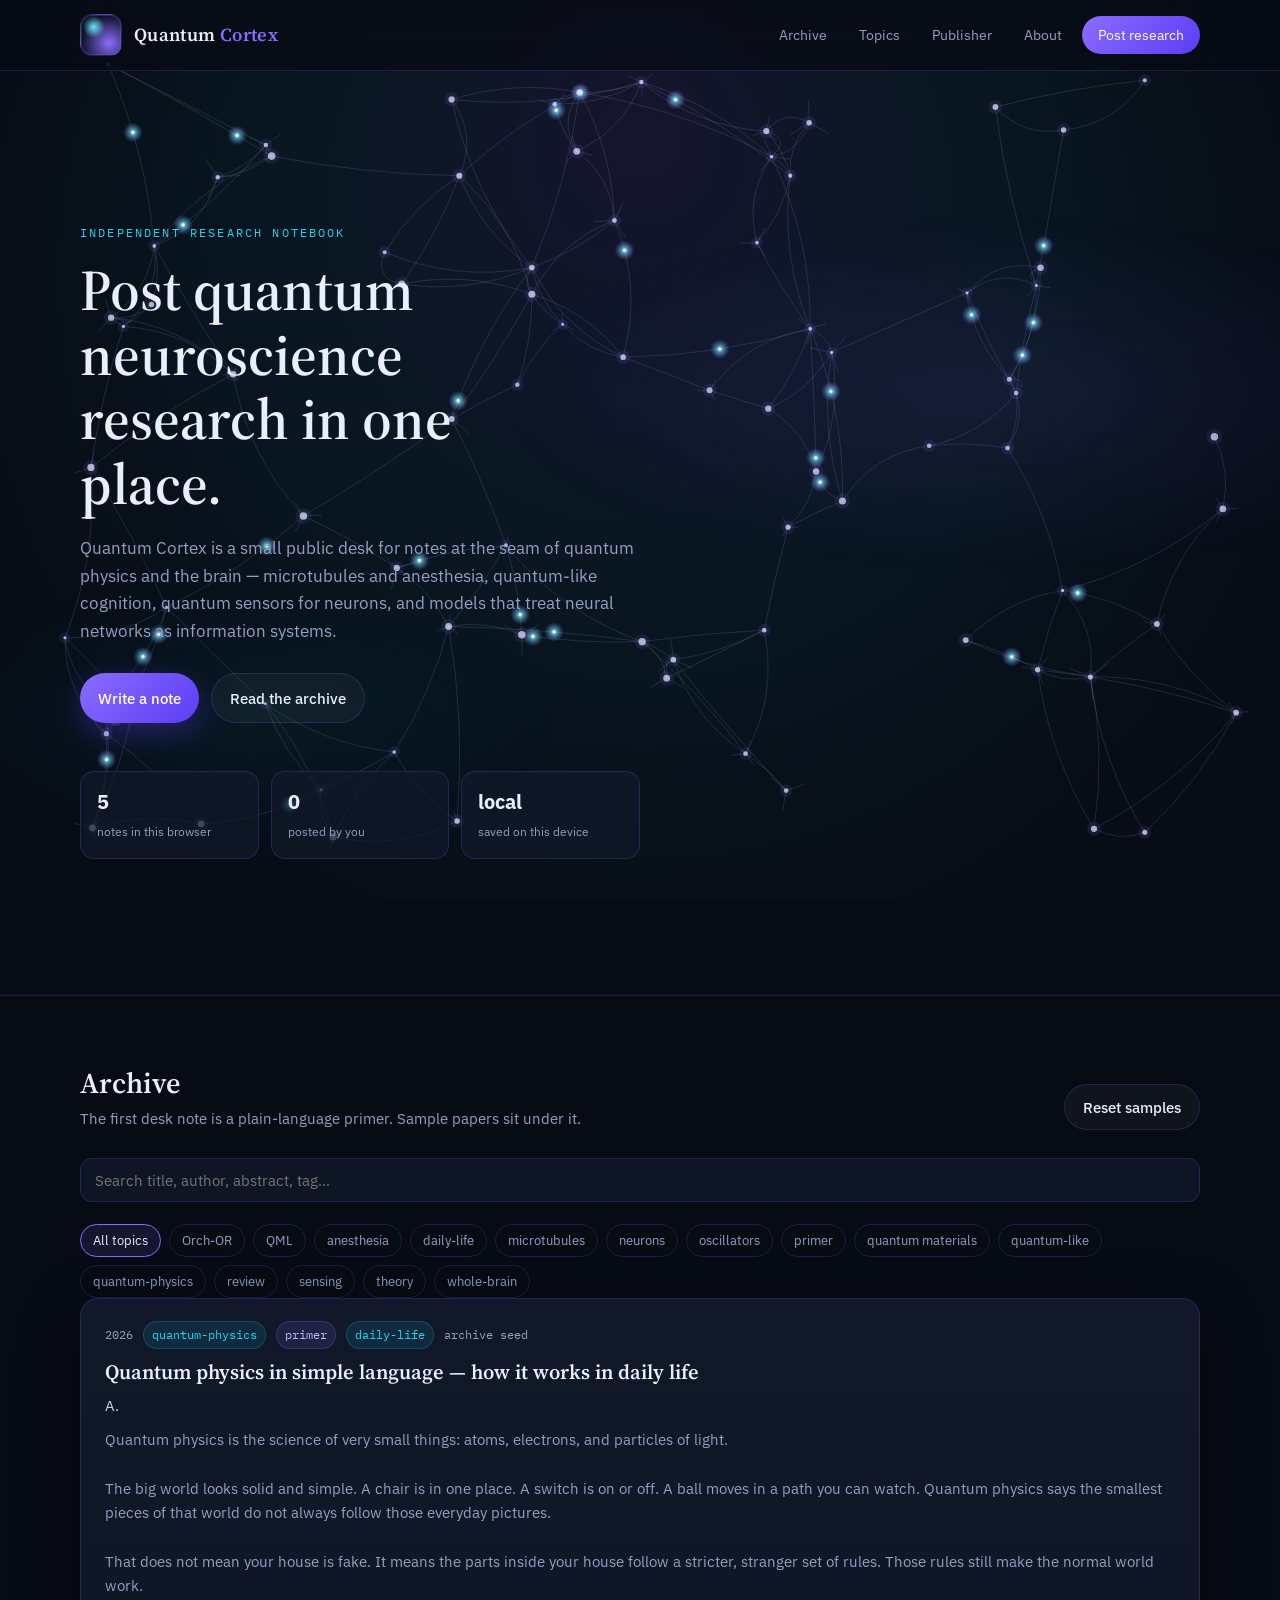
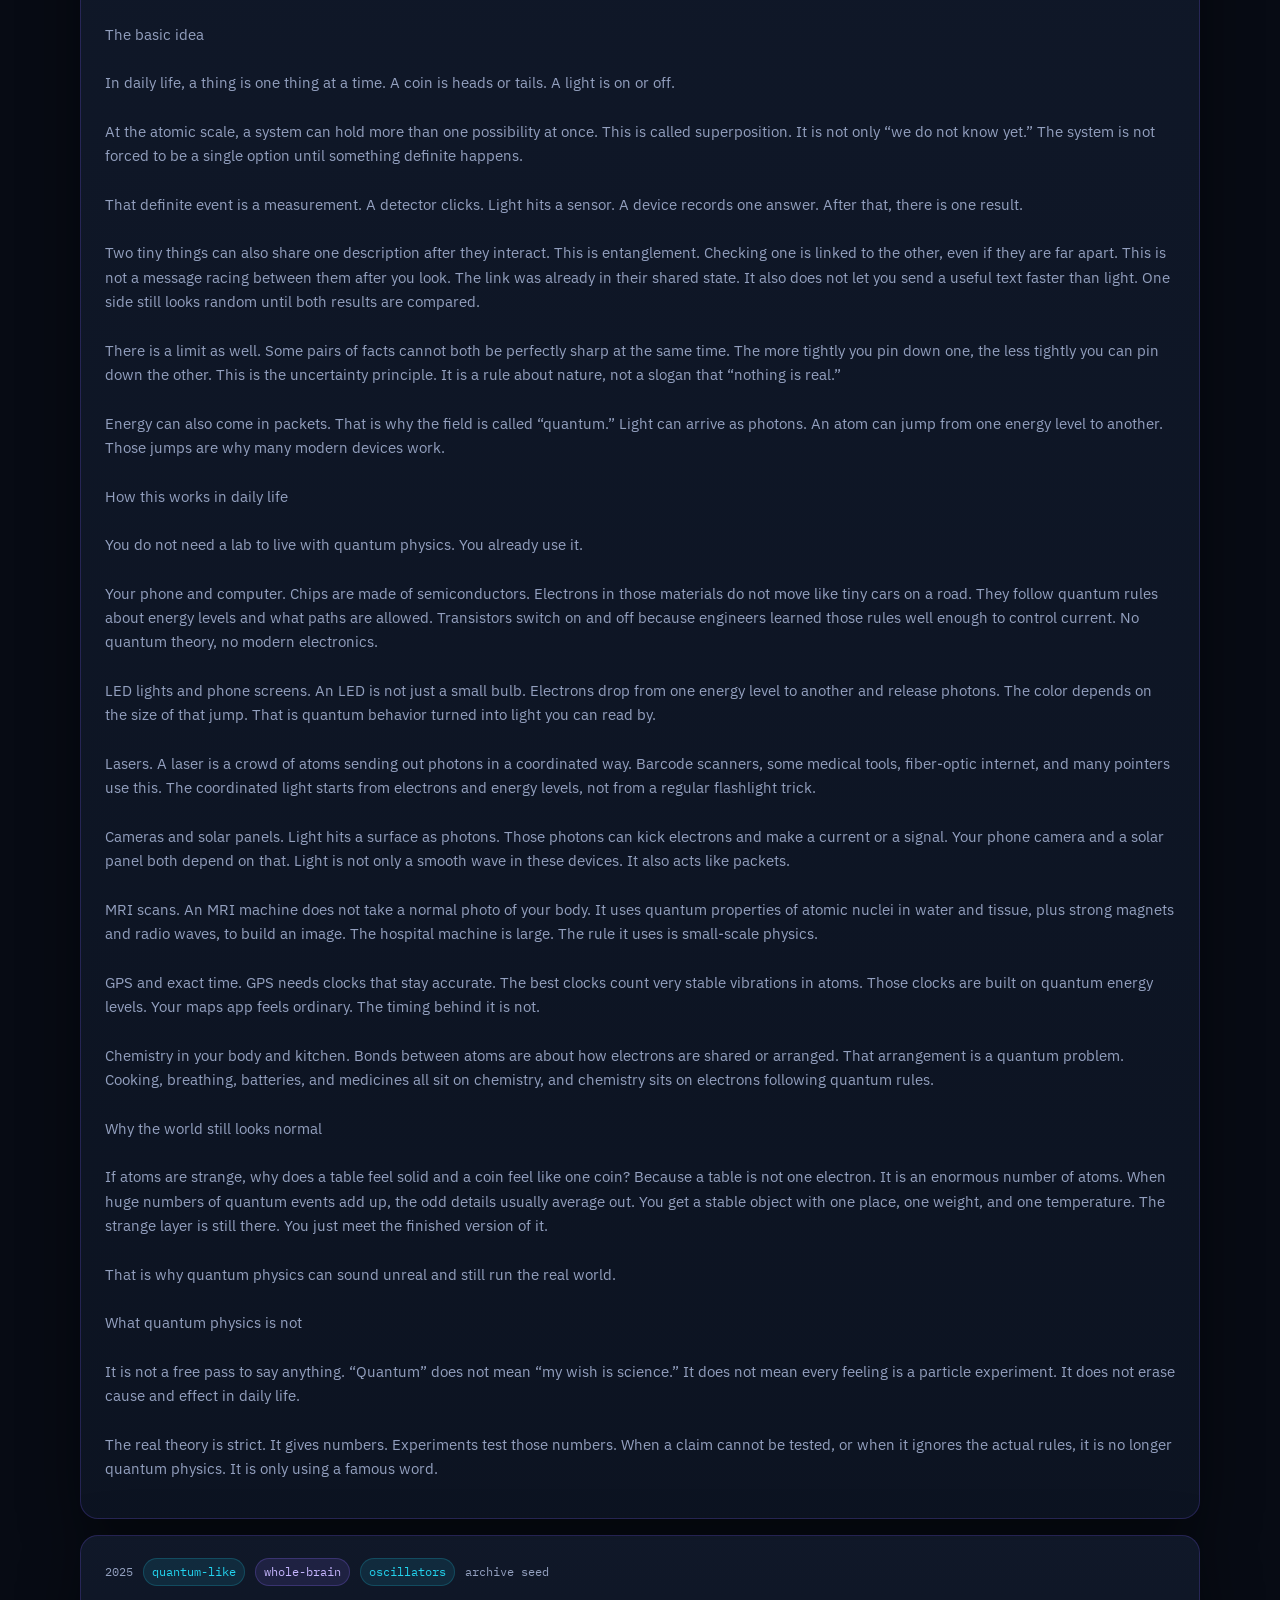
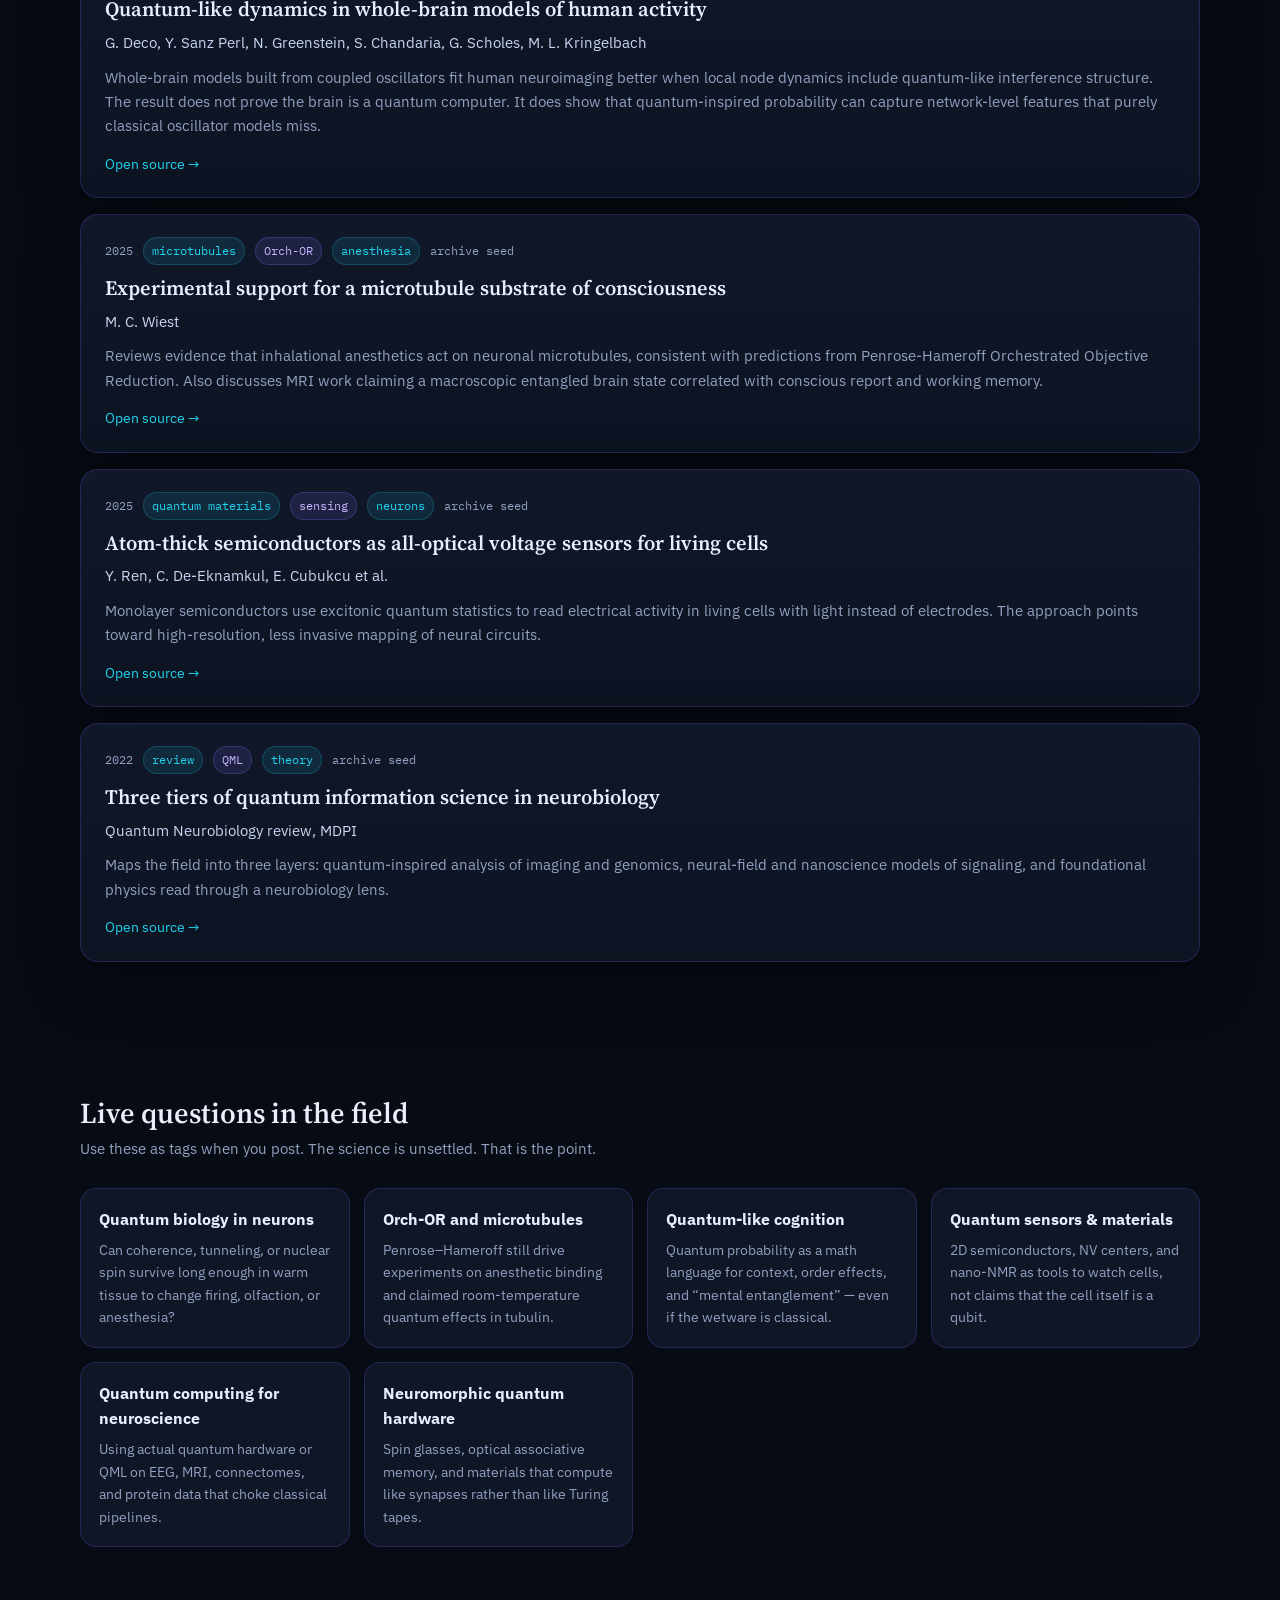
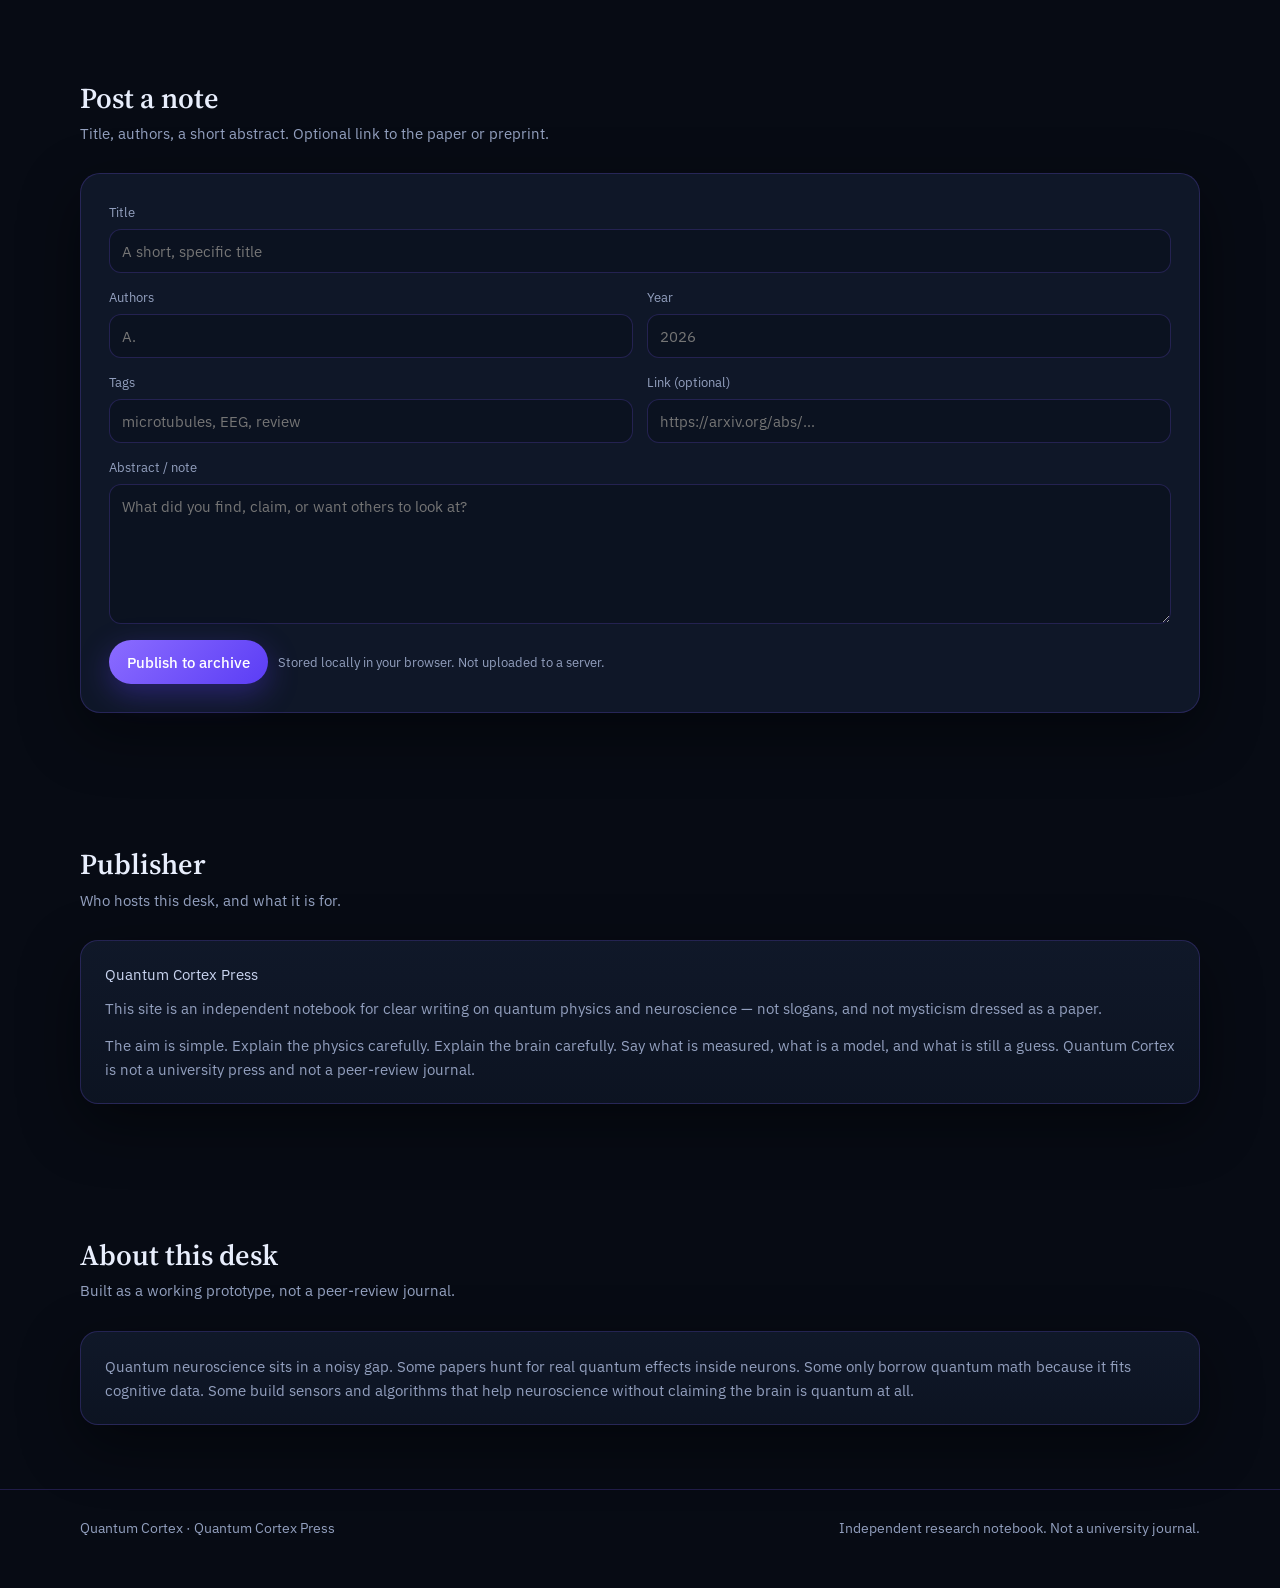
==== commit 78091278: "Force-clear old archive so Kiran Vale cannot stay in the browser" ====
--- a/index.html
+++ b/index.html
@@ -9,7 +9,7 @@
   <link rel="preconnect" href="https://fonts.googleapis.com" />
   <link rel="preconnect" href="https://fonts.gstatic.com" crossorigin />
   <link href="https://fonts.googleapis.com/css2?family=IBM+Plex+Mono:wght@400;500&family=IBM+Plex+Sans:wght@400;500;600&family=Source+Serif+4:opsz,wght@8..60,500;8..60,600;8..60,700&display=swap" rel="stylesheet" />
-  <link rel="stylesheet" href="css/styles.css" />
+  <link rel="stylesheet" href="css/styles.css?v=4" />
 </head>
 <body>
   <canvas id="neural-field" aria-hidden="true"></canvas>
@@ -123,7 +123,7 @@
             </div>
             <div class="field">
               <label for="authors">Authors</label>
-              <input id="authors" name="authors" required placeholder="Pen name or collaborators" />
+              <input id="authors" name="authors" required placeholder="A." />
             </div>
             <div class="field">
               <label for="year">Year</label>
@@ -170,24 +170,6 @@
             what is a model, and what is still a guess. Quantum Cortex is not a university press and not a peer-review journal.
           </p>
         </div>
-        <div class="topics" style="margin-top:14px">
-          <article class="topic">
-            <h3>Imprint</h3>
-            <p>Quantum Cortex Press. Hosted independently. No parent company.</p>
-          </article>
-          <article class="topic">
-            <h3>What we publish</h3>
-            <p>Notes, abstracts, links to preprints, and commentary on quantum biology, cognition, sensors, and theory.</p>
-          </article>
-          <article class="topic">
-            <h3>Review</h3>
-            <p>Not peer-reviewed. Readers should treat posts as public notes, then follow the source link.</p>
-          </article>
-          <article class="topic">
-            <h3>Rights</h3>
-            <p>Authors keep their own work. Linking a paper here does not transfer copyright.</p>
-          </article>
-        </div>
       </div>
     </section>
 
@@ -203,12 +185,7 @@
           <p class="abstract">
             Quantum neuroscience sits in a noisy gap. Some papers hunt for real quantum effects inside neurons.
             Some only borrow quantum math because it fits cognitive data. Some build sensors and algorithms
-            that help neuroscience without claiming the brain is quantum at all. This site keeps those threads
-            in one feed so you can post a preprint, a lab note, or a skeptical comment next to the sample archive.
-          </p>
-          <p class="abstract" style="margin-top:12px">
-            Honest limit: extra posts you type in the form live in <strong>localStorage</strong>. Open the same browser on this machine and they
-            are still here. Clear site data or switch devices and they are gone. Seed notes in the code, like the primer, stay on the site for everyone.
+            that help neuroscience without claiming the brain is quantum at all.
           </p>
         </div>
       </div>
@@ -222,7 +199,7 @@
     </div>
   </footer>
 
-  <script src="js/neural-field.js"></script>
-  <script src="js/app.js"></script>
+  <script src="js/neural-field.js?v=4"></script>
+  <script src="js/app.js?v=4"></script>
 </body>
 </html>
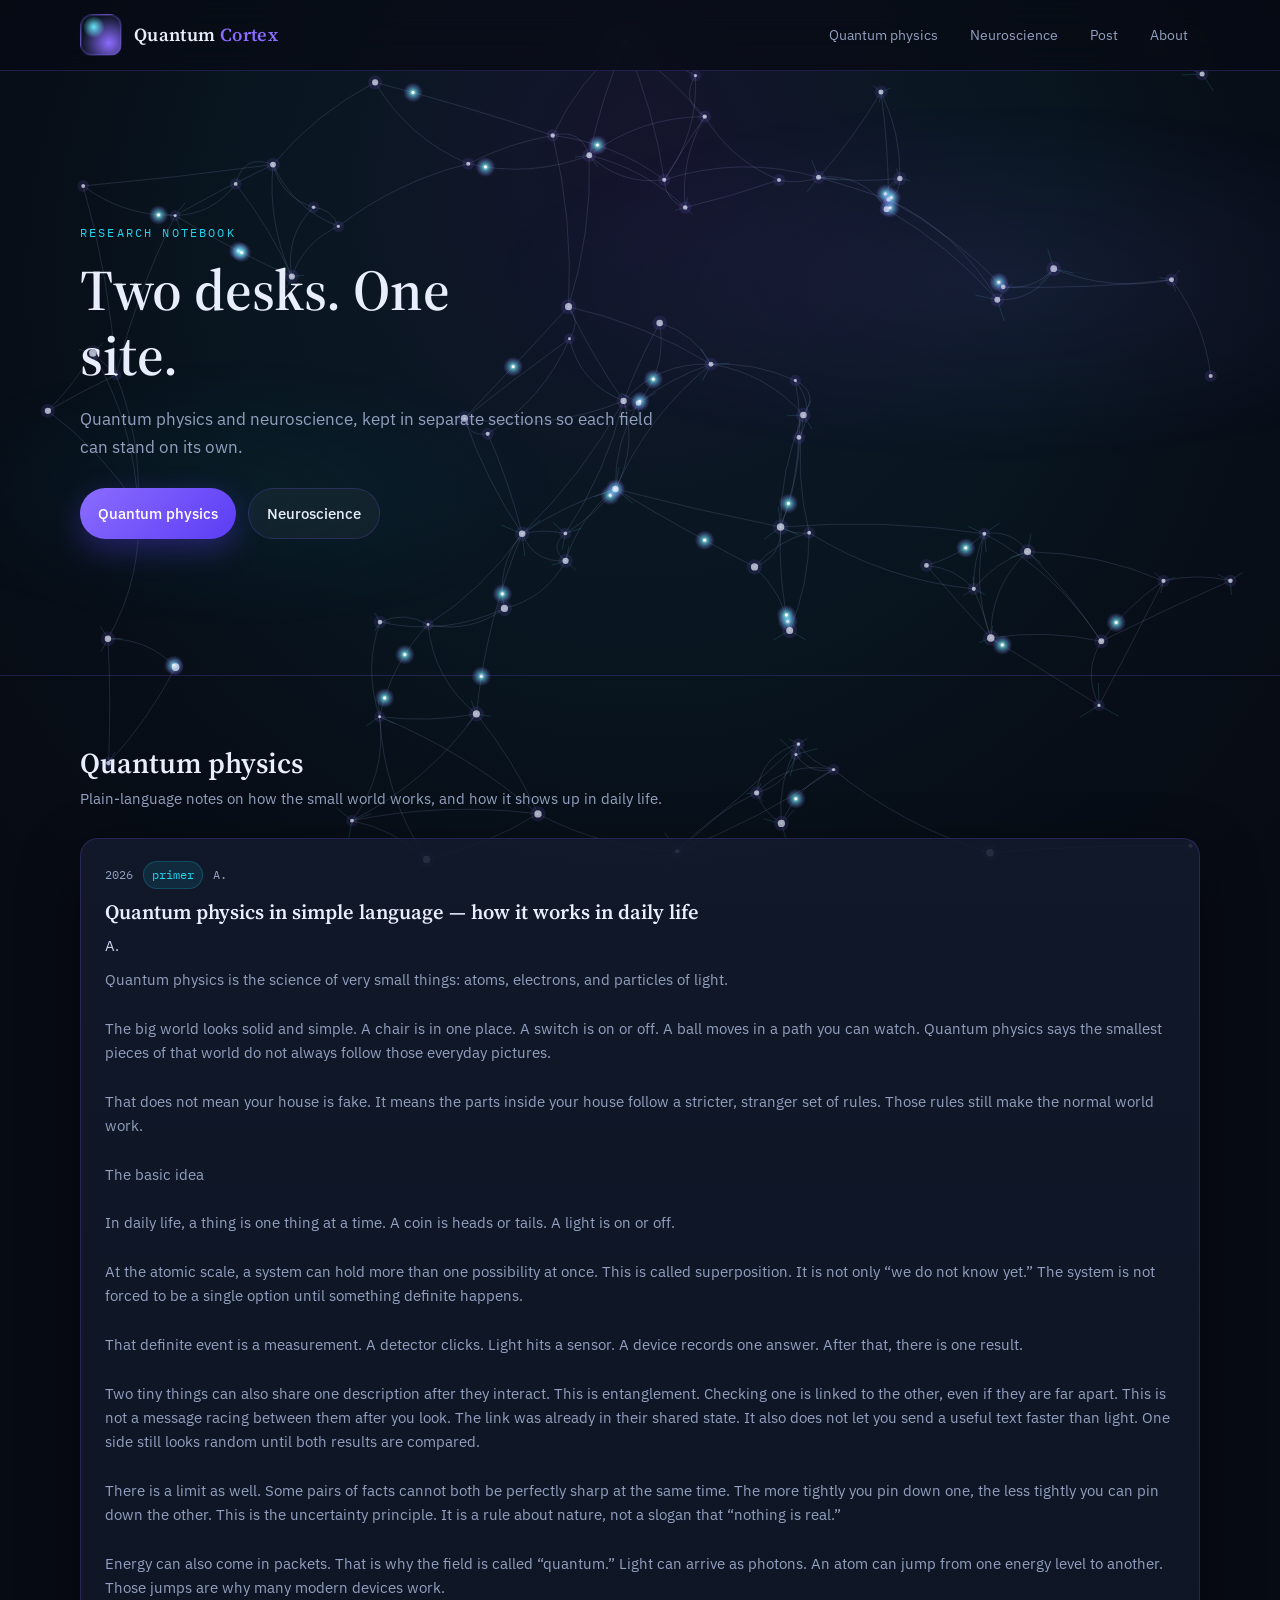
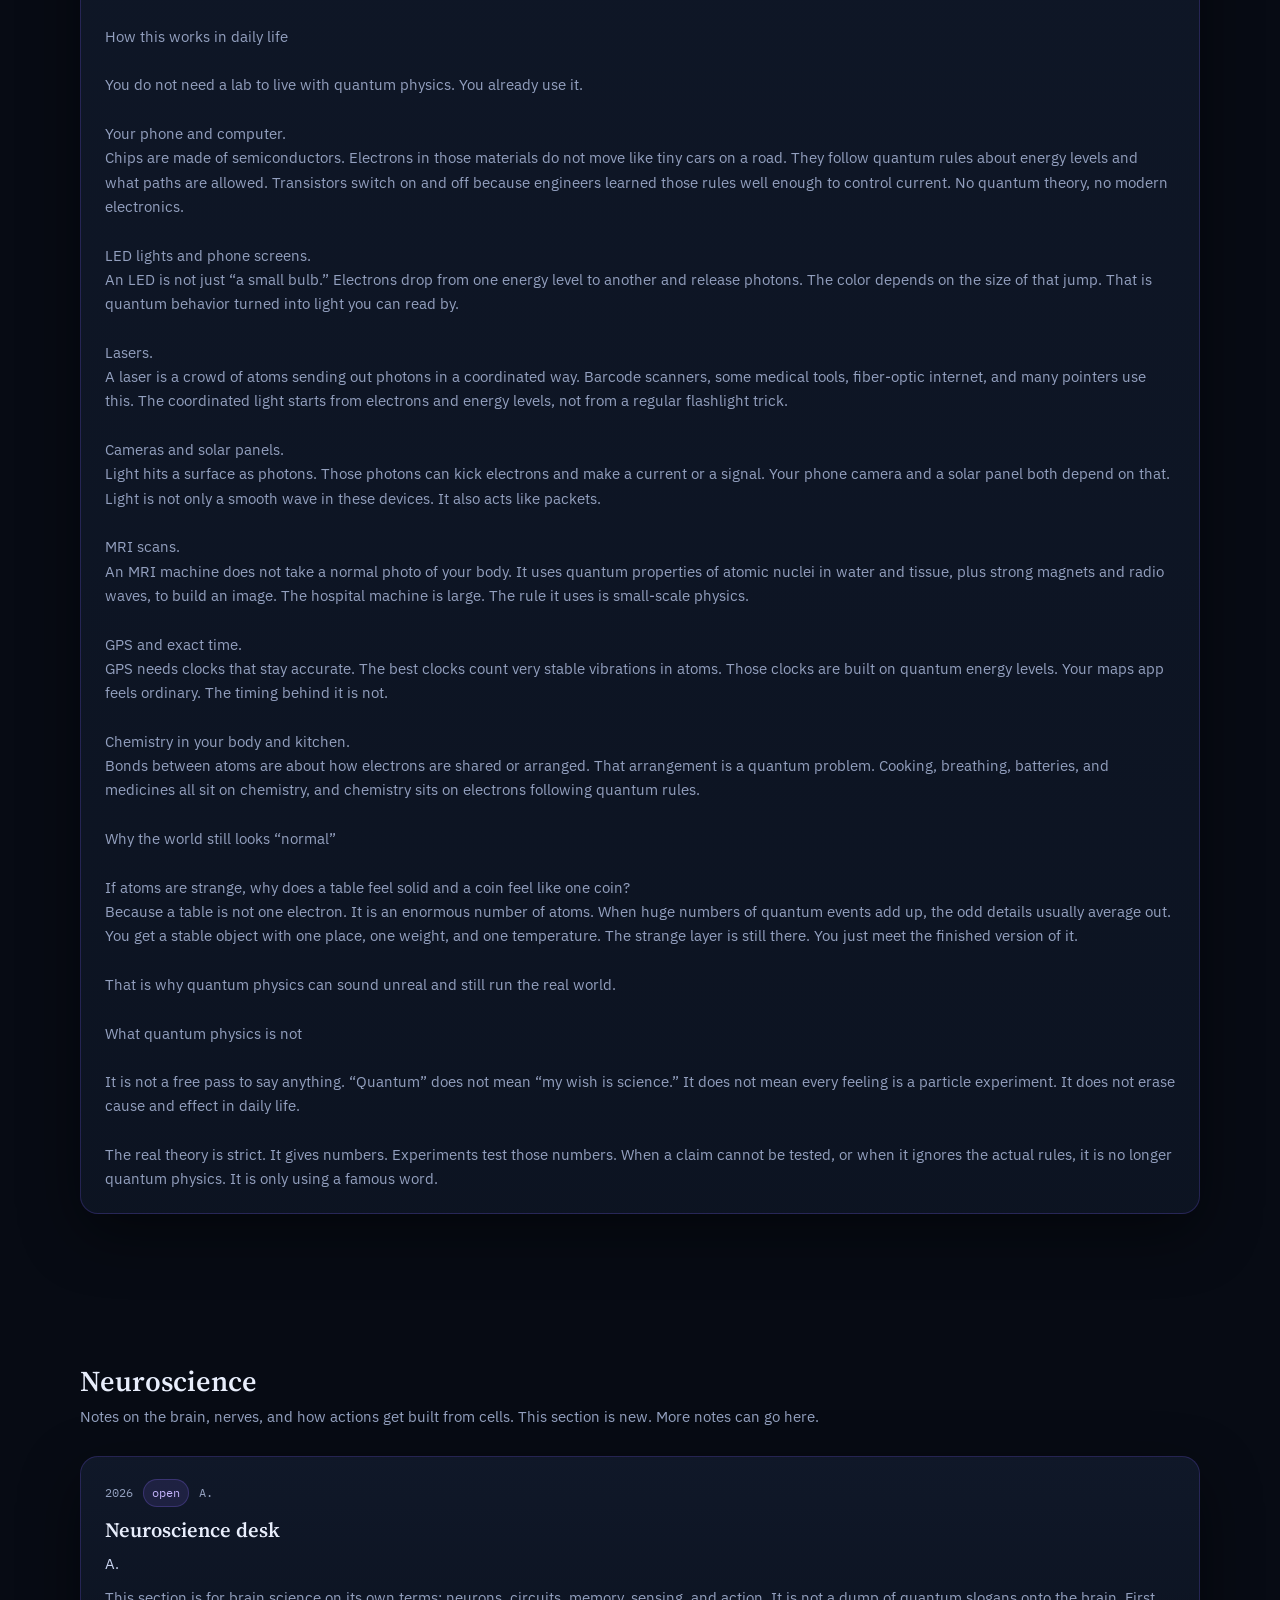
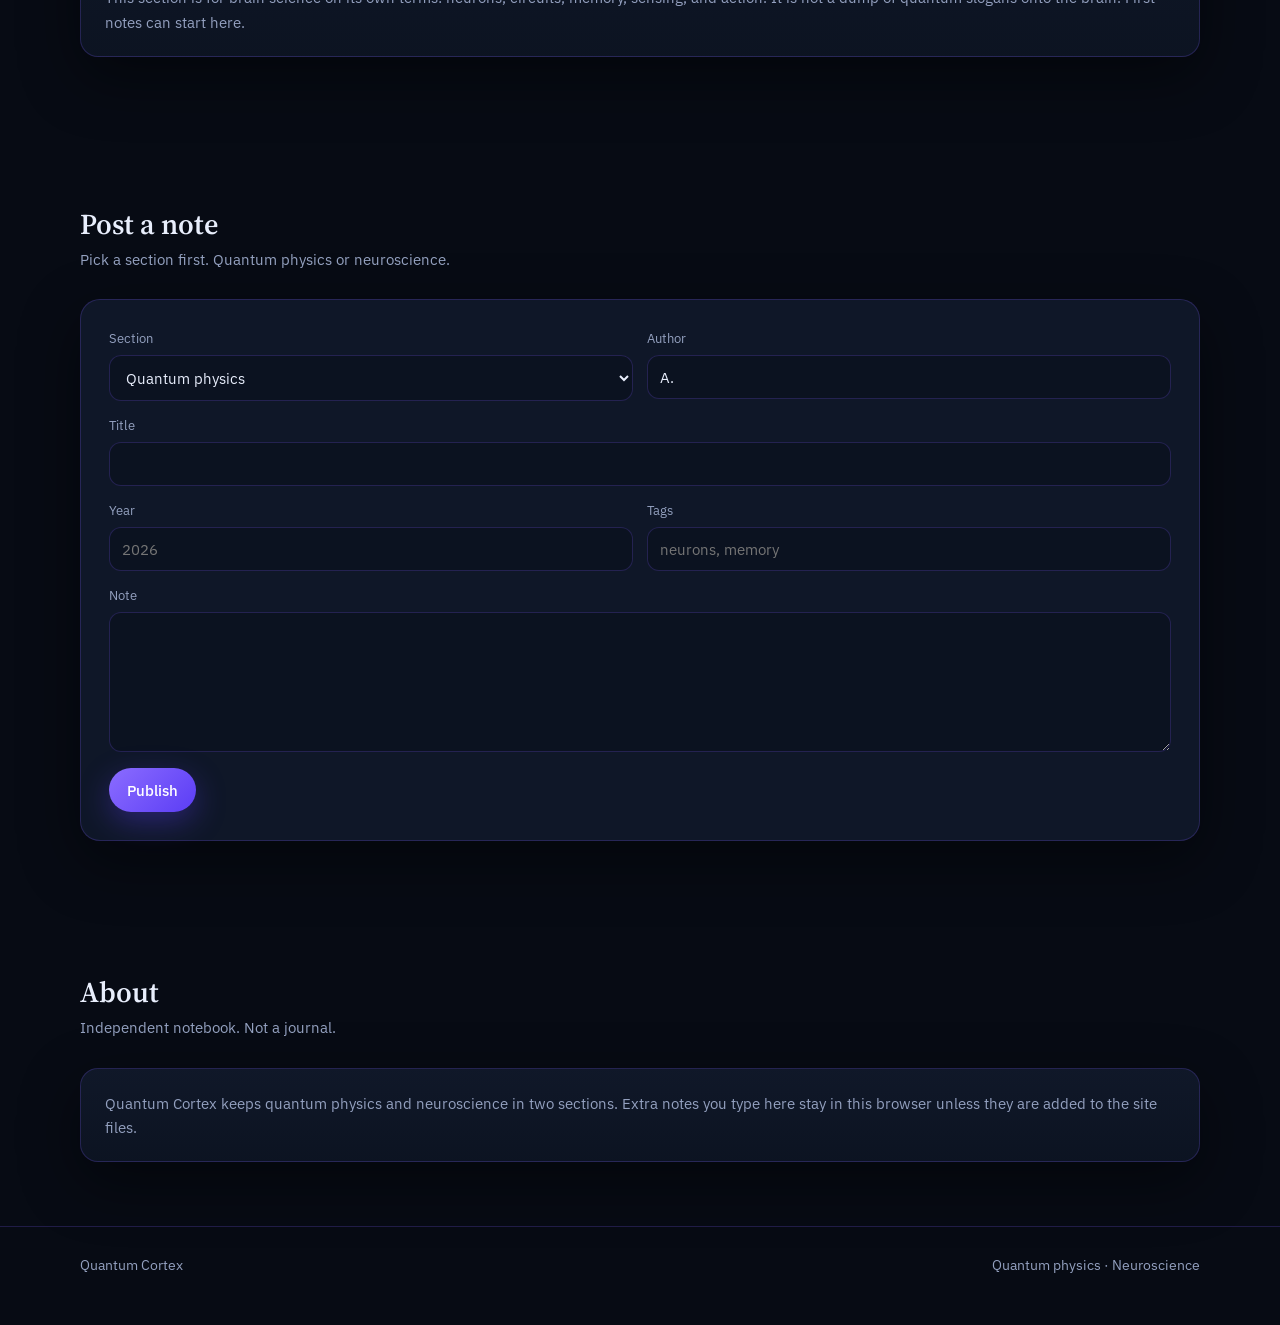
==== commit e0891841: "Split research into Quantum physics and Neuroscience sections" ====
--- a/index.html
+++ b/index.html
@@ -3,13 +3,13 @@
 <head>
   <meta charset="UTF-8" />
   <meta name="viewport" content="width=device-width, initial-scale=1.0" />
-  <title>Quantum Cortex — Research Archive</title>
-  <meta name="description" content="A living archive for quantum neuroscience research notes, preprints, and commentary." />
+  <title>Quantum Cortex — Research</title>
+  <meta name="description" content="Research notes in quantum physics and neuroscience." />
   <link rel="icon" href="data:image/svg+xml,%3Csvg xmlns='http://www.w3.org/2000/svg' viewBox='0 0 64 64'%3E%3Crect fill='%23070b14' width='64' height='64' rx='12'/%3E%3Ccircle cx='32' cy='32' r='14' fill='none' stroke='%238b6cff' stroke-width='2'/%3E%3Ccircle cx='32' cy='32' r='4' fill='%2322d3ee'/%3E%3C/svg%3E" />
   <link rel="preconnect" href="https://fonts.googleapis.com" />
   <link rel="preconnect" href="https://fonts.gstatic.com" crossorigin />
   <link href="https://fonts.googleapis.com/css2?family=IBM+Plex+Mono:wght@400;500&family=IBM+Plex+Sans:wght@400;500;600&family=Source+Serif+4:opsz,wght@8..60,500;8..60,600;8..60,700&display=swap" rel="stylesheet" />
-  <link rel="stylesheet" href="css/styles.css?v=4" />
+  <link rel="stylesheet" href="css/styles.css?v=5" />
 </head>
 <body>
   <canvas id="neural-field" aria-hidden="true"></canvas>
@@ -21,11 +21,10 @@
         <div class="brand-name">Quantum <span>Cortex</span></div>
       </a>
       <nav class="nav-links">
-        <a href="#archive">Archive</a>
-        <a href="#topics">Topics</a>
-        <a href="#publisher">Publisher</a>
+        <a href="#quantum-physics">Quantum physics</a>
+        <a href="#neuroscience">Neuroscience</a>
+        <a href="#post">Post</a>
         <a href="#about">About</a>
-        <a class="cta" href="#post">Post research</a>
       </nav>
     </div>
   </header>
@@ -34,76 +33,105 @@
     <section class="hero">
       <div class="hero-bg" aria-hidden="true"></div>
       <div class="wrap hero-inner">
-        <p class="kicker">Independent research notebook</p>
-        <h1>Post quantum neuroscience research in one place.</h1>
-        <p class="lede">
-          Quantum Cortex is a small public desk for notes at the seam of quantum physics and the brain —
-          microtubules and anesthesia, quantum-like cognition, quantum sensors for neurons,
-          and models that treat neural networks as information systems.
-        </p>
+        <p class="kicker">Research notebook</p>
+        <h1>Two desks. One site.</h1>
+        <p class="lede">Quantum physics and neuroscience, kept in separate sections so each field can stand on its own.</p>
         <div class="hero-actions">
-          <a class="btn btn-primary" href="#post">Write a note</a>
-          <a class="btn btn-ghost" href="#archive">Read the archive</a>
-        </div>
-        <div class="stats">
-          <div class="stat"><b id="post-count">5</b><span>notes in this browser</span></div>
-          <div class="stat"><b id="user-count">0</b><span>posted by you</span></div>
-          <div class="stat"><b>local</b><span>saved on this device</span></div>
-        </div>
-      </div>
-    </section>
-
-    <section id="archive">
-      <div class="wrap">
-        <div class="section-head">
-          <div>
-            <h2>Archive</h2>
-            <p>The first desk note is a plain-language primer. Sample papers sit under it.</p>
-          </div>
-          <button class="btn btn-ghost" id="reset-archive" type="button">Reset samples</button>
-        </div>
-        <div class="toolbar">
-          <input class="search" id="search" type="search" placeholder="Search title, author, abstract, tag…" />
-        </div>
-        <div class="chips" id="chips"></div>
-        <div class="feed" id="feed"></div>
-      </div>
-    </section>
-
-    <section id="topics">
-      <div class="wrap">
-        <div class="section-head">
-          <div>
-            <h2>Live questions in the field</h2>
-            <p>Use these as tags when you post. The science is unsettled. That is the point.</p>
-          </div>
-        </div>
-        <div class="topics">
-          <article class="topic">
-            <h3>Quantum biology in neurons</h3>
-            <p>Can coherence, tunneling, or nuclear spin survive long enough in warm tissue to change firing, olfaction, or anesthesia?</p>
-          </article>
-          <article class="topic">
-            <h3>Orch-OR and microtubules</h3>
-            <p>Penrose–Hameroff still drive experiments on anesthetic binding and claimed room-temperature quantum effects in tubulin.</p>
-          </article>
-          <article class="topic">
-            <h3>Quantum-like cognition</h3>
-            <p>Quantum probability as a math language for context, order effects, and “mental entanglement” — even if the wetware is classical.</p>
-          </article>
-          <article class="topic">
-            <h3>Quantum sensors &amp; materials</h3>
-            <p>2D semiconductors, NV centers, and nano-NMR as tools to watch cells, not claims that the cell itself is a qubit.</p>
-          </article>
-          <article class="topic">
-            <h3>Quantum computing for neuroscience</h3>
-            <p>Using actual quantum hardware or QML on EEG, MRI, connectomes, and protein data that choke classical pipelines.</p>
-          </article>
-          <article class="topic">
-            <h3>Neuromorphic quantum hardware</h3>
-            <p>Spin glasses, optical associative memory, and materials that compute like synapses rather than like Turing tapes.</p>
-          </article>
-        </div>
+          <a class="btn btn-primary" href="#quantum-physics">Quantum physics</a>
+          <a class="btn btn-ghost" href="#neuroscience">Neuroscience</a>
+        </div>
+      </div>
+    </section>
+
+    <section id="quantum-physics">
+      <div class="wrap">
+        <div class="section-head">
+          <div>
+            <h2>Quantum physics</h2>
+            <p>Plain-language notes on how the small world works, and how it shows up in daily life.</p>
+          </div>
+        </div>
+        <article class="card long-note">
+          <div class="card-meta"><span>2026</span><span class="tag">primer</span><span>A.</span></div>
+          <h3>Quantum physics in simple language — how it works in daily life</h3>
+          <div class="authors">A.</div>
+          <div class="abstract" style="white-space:pre-wrap">Quantum physics is the science of very small things: atoms, electrons, and particles of light.
+
+The big world looks solid and simple. A chair is in one place. A switch is on or off. A ball moves in a path you can watch. Quantum physics says the smallest pieces of that world do not always follow those everyday pictures.
+
+That does not mean your house is fake. It means the parts inside your house follow a stricter, stranger set of rules. Those rules still make the normal world work.
+
+The basic idea
+
+In daily life, a thing is one thing at a time. A coin is heads or tails. A light is on or off.
+
+At the atomic scale, a system can hold more than one possibility at once. This is called superposition. It is not only “we do not know yet.” The system is not forced to be a single option until something definite happens.
+
+That definite event is a measurement. A detector clicks. Light hits a sensor. A device records one answer. After that, there is one result.
+
+Two tiny things can also share one description after they interact. This is entanglement. Checking one is linked to the other, even if they are far apart. This is not a message racing between them after you look. The link was already in their shared state. It also does not let you send a useful text faster than light. One side still looks random until both results are compared.
+
+There is a limit as well. Some pairs of facts cannot both be perfectly sharp at the same time. The more tightly you pin down one, the less tightly you can pin down the other. This is the uncertainty principle. It is a rule about nature, not a slogan that “nothing is real.”
+
+Energy can also come in packets. That is why the field is called “quantum.” Light can arrive as photons. An atom can jump from one energy level to another. Those jumps are why many modern devices work.
+
+How this works in daily life
+
+You do not need a lab to live with quantum physics. You already use it.
+
+Your phone and computer.
+Chips are made of semiconductors. Electrons in those materials do not move like tiny cars on a road. They follow quantum rules about energy levels and what paths are allowed. Transistors switch on and off because engineers learned those rules well enough to control current. No quantum theory, no modern electronics.
+
+LED lights and phone screens.
+An LED is not just “a small bulb.” Electrons drop from one energy level to another and release photons. The color depends on the size of that jump. That is quantum behavior turned into light you can read by.
+
+Lasers.
+A laser is a crowd of atoms sending out photons in a coordinated way. Barcode scanners, some medical tools, fiber-optic internet, and many pointers use this. The coordinated light starts from electrons and energy levels, not from a regular flashlight trick.
+
+Cameras and solar panels.
+Light hits a surface as photons. Those photons can kick electrons and make a current or a signal. Your phone camera and a solar panel both depend on that. Light is not only a smooth wave in these devices. It also acts like packets.
+
+MRI scans.
+An MRI machine does not take a normal photo of your body. It uses quantum properties of atomic nuclei in water and tissue, plus strong magnets and radio waves, to build an image. The hospital machine is large. The rule it uses is small-scale physics.
+
+GPS and exact time.
+GPS needs clocks that stay accurate. The best clocks count very stable vibrations in atoms. Those clocks are built on quantum energy levels. Your maps app feels ordinary. The timing behind it is not.
+
+Chemistry in your body and kitchen.
+Bonds between atoms are about how electrons are shared or arranged. That arrangement is a quantum problem. Cooking, breathing, batteries, and medicines all sit on chemistry, and chemistry sits on electrons following quantum rules.
+
+Why the world still looks “normal”
+
+If atoms are strange, why does a table feel solid and a coin feel like one coin?
+Because a table is not one electron. It is an enormous number of atoms. When huge numbers of quantum events add up, the odd details usually average out. You get a stable object with one place, one weight, and one temperature. The strange layer is still there. You just meet the finished version of it.
+
+That is why quantum physics can sound unreal and still run the real world.
+
+What quantum physics is not
+
+It is not a free pass to say anything. “Quantum” does not mean “my wish is science.” It does not mean every feeling is a particle experiment. It does not erase cause and effect in daily life.
+
+The real theory is strict. It gives numbers. Experiments test those numbers. When a claim cannot be tested, or when it ignores the actual rules, it is no longer quantum physics. It is only using a famous word.</div>
+        </article>
+        <div class="feed" id="quantum-feed" style="margin-top:16px"></div>
+      </div>
+    </section>
+
+    <section id="neuroscience">
+      <div class="wrap">
+        <div class="section-head">
+          <div>
+            <h2>Neuroscience</h2>
+            <p>Notes on the brain, nerves, and how actions get built from cells. This section is new. More notes can go here.</p>
+          </div>
+        </div>
+        <article class="card">
+          <div class="card-meta"><span>2026</span><span class="tag violet">open</span><span>A.</span></div>
+          <h3>Neuroscience desk</h3>
+          <div class="authors">A.</div>
+          <p class="abstract">This section is for brain science on its own terms: neurons, circuits, memory, sensing, and action. It is not a dump of quantum slogans onto the brain. First notes can start here.</p>
+        </article>
+        <div class="feed" id="neuro-feed" style="margin-top:16px"></div>
       </div>
     </section>
 
@@ -112,18 +140,25 @@
         <div class="section-head">
           <div>
             <h2>Post a note</h2>
-            <p>Title, authors, a short abstract. Optional link to the paper or preprint.</p>
+            <p>Pick a section first. Quantum physics or neuroscience.</p>
           </div>
         </div>
         <form class="form-panel" id="post-form">
           <div class="form-grid">
+            <div class="field">
+              <label for="section">Section</label>
+              <select id="section" name="section" required>
+                <option value="quantum-physics">Quantum physics</option>
+                <option value="neuroscience">Neuroscience</option>
+              </select>
+            </div>
+            <div class="field">
+              <label for="authors">Author</label>
+              <input id="authors" name="authors" required value="A." />
+            </div>
             <div class="field full">
               <label for="title">Title</label>
-              <input id="title" name="title" required maxlength="220" placeholder="A short, specific title" />
-            </div>
-            <div class="field">
-              <label for="authors">Authors</label>
-              <input id="authors" name="authors" required placeholder="A." />
+              <input id="title" name="title" required maxlength="220" />
             </div>
             <div class="field">
               <label for="year">Year</label>
@@ -131,62 +166,31 @@
             </div>
             <div class="field">
               <label for="tags">Tags</label>
-              <input id="tags" name="tags" placeholder="microtubules, EEG, review" />
-            </div>
-            <div class="field">
-              <label for="link">Link (optional)</label>
-              <input id="link" name="link" type="url" placeholder="https://arxiv.org/abs/…" />
+              <input id="tags" name="tags" placeholder="neurons, memory" />
             </div>
             <div class="field full">
-              <label for="abstract">Abstract / note</label>
-              <textarea id="abstract" name="abstract" required placeholder="What did you find, claim, or want others to look at?"></textarea>
+              <label for="abstract">Note</label>
+              <textarea id="abstract" name="abstract" required></textarea>
             </div>
           </div>
           <div class="form-actions">
-            <button class="btn btn-primary" type="submit">Publish to archive</button>
-            <span class="hint">Stored locally in your browser. Not uploaded to a server.</span>
+            <button class="btn btn-primary" type="submit">Publish</button>
             <span class="toast" id="toast"></span>
           </div>
         </form>
       </div>
     </section>
 
-    <section id="publisher">
-      <div class="wrap">
-        <div class="section-head">
-          <div>
-            <h2>Publisher</h2>
-            <p>Who hosts this desk, and what it is for.</p>
+    <section id="about">
+      <div class="wrap">
+        <div class="section-head">
+          <div>
+            <h2>About</h2>
+            <p>Independent notebook. Not a journal.</p>
           </div>
         </div>
         <div class="card">
-          <p class="authors">Quantum Cortex Press</p>
-          <p class="abstract">
-            This site is an independent notebook for clear writing on quantum physics and neuroscience —
-            not slogans, and not mysticism dressed as a paper.
-          </p>
-          <p class="abstract" style="margin-top:12px">
-            The aim is simple. Explain the physics carefully. Explain the brain carefully. Say what is measured,
-            what is a model, and what is still a guess. Quantum Cortex is not a university press and not a peer-review journal.
-          </p>
-        </div>
-      </div>
-    </section>
-
-    <section id="about">
-      <div class="wrap">
-        <div class="section-head">
-          <div>
-            <h2>About this desk</h2>
-            <p>Built as a working prototype, not a peer-review journal.</p>
-          </div>
-        </div>
-        <div class="card">
-          <p class="abstract">
-            Quantum neuroscience sits in a noisy gap. Some papers hunt for real quantum effects inside neurons.
-            Some only borrow quantum math because it fits cognitive data. Some build sensors and algorithms
-            that help neuroscience without claiming the brain is quantum at all.
-          </p>
+          <p class="abstract">Quantum Cortex keeps quantum physics and neuroscience in two sections. Extra notes you type here stay in this browser unless they are added to the site files.</p>
         </div>
       </div>
     </section>
@@ -194,12 +198,12 @@
 
   <footer>
     <div class="wrap foot-row">
-      <div>Quantum Cortex · Quantum Cortex Press</div>
-      <div>Independent research notebook. Not a university journal.</div>
+      <div>Quantum Cortex</div>
+      <div>Quantum physics · Neuroscience</div>
     </div>
   </footer>
 
-  <script src="js/neural-field.js?v=4"></script>
-  <script src="js/app.js?v=4"></script>
+  <script src="js/neural-field.js?v=5"></script>
+  <script src="js/app.js?v=5"></script>
 </body>
 </html>
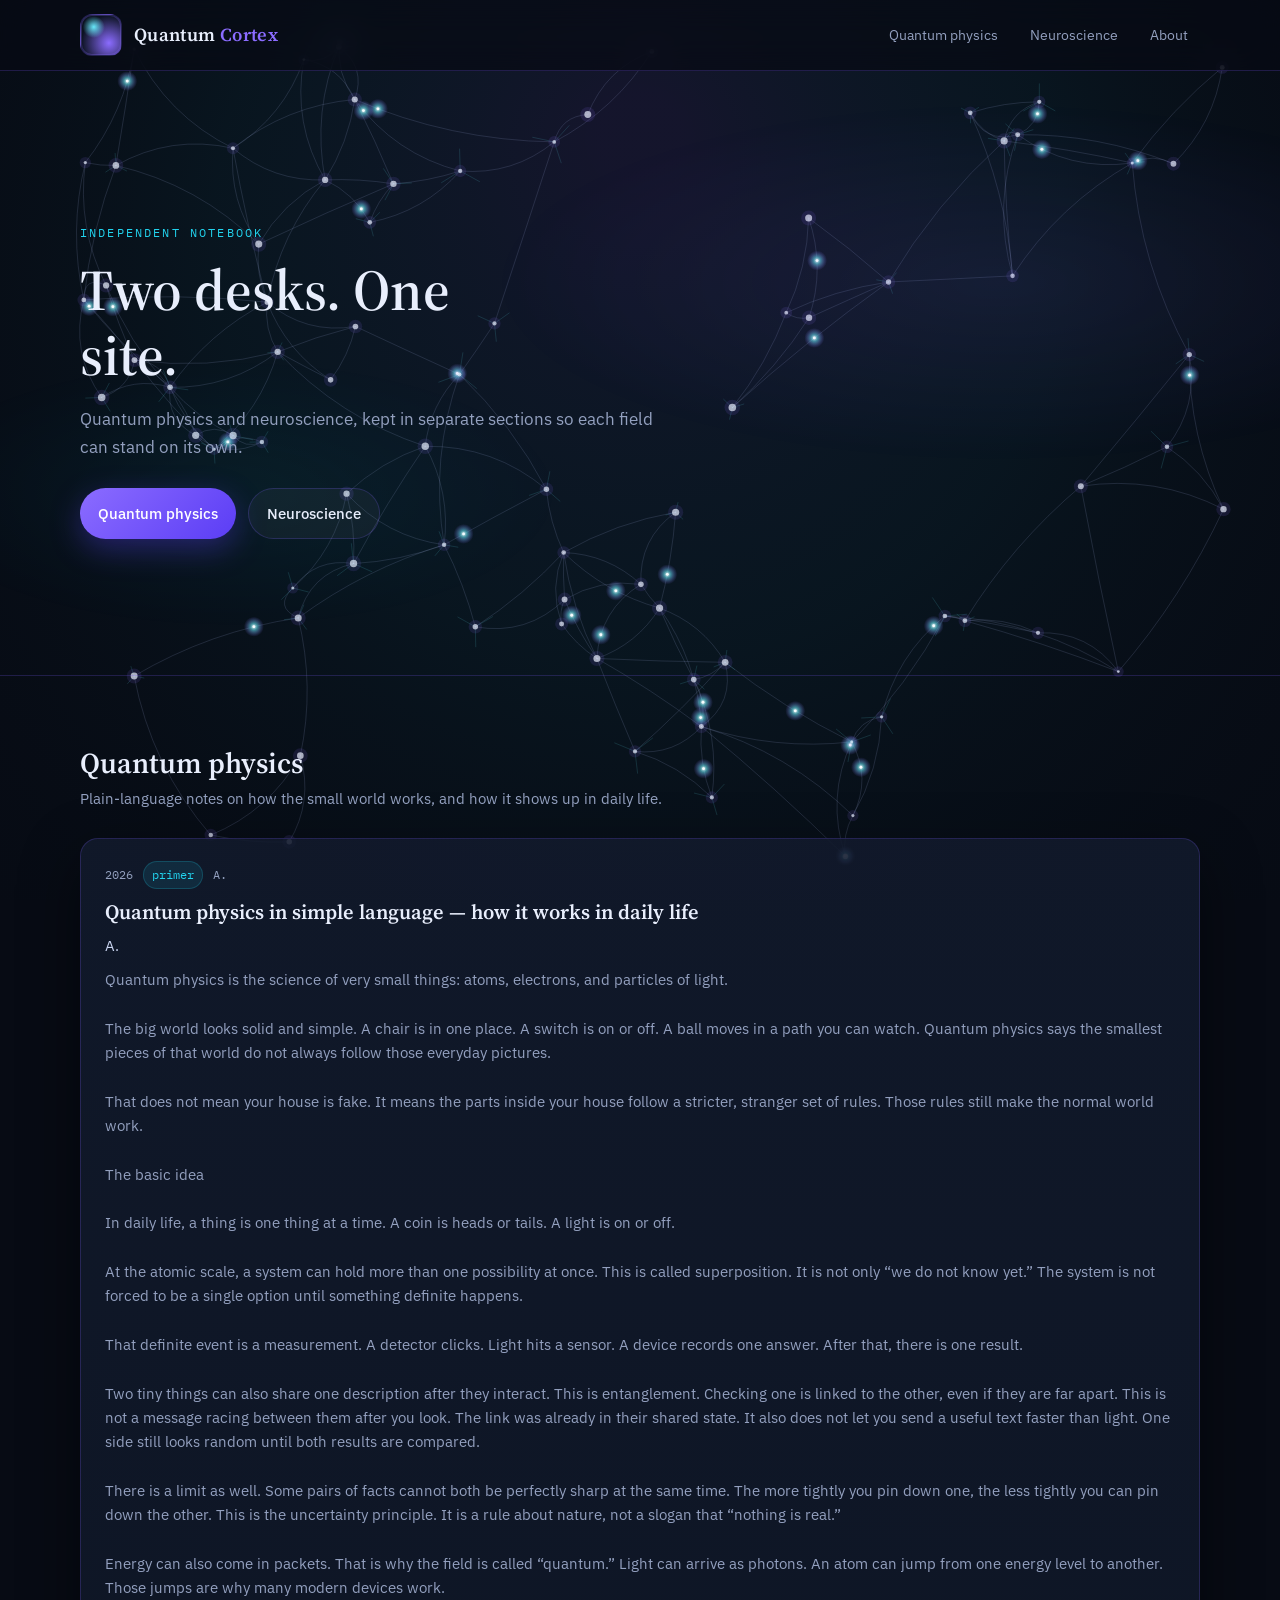
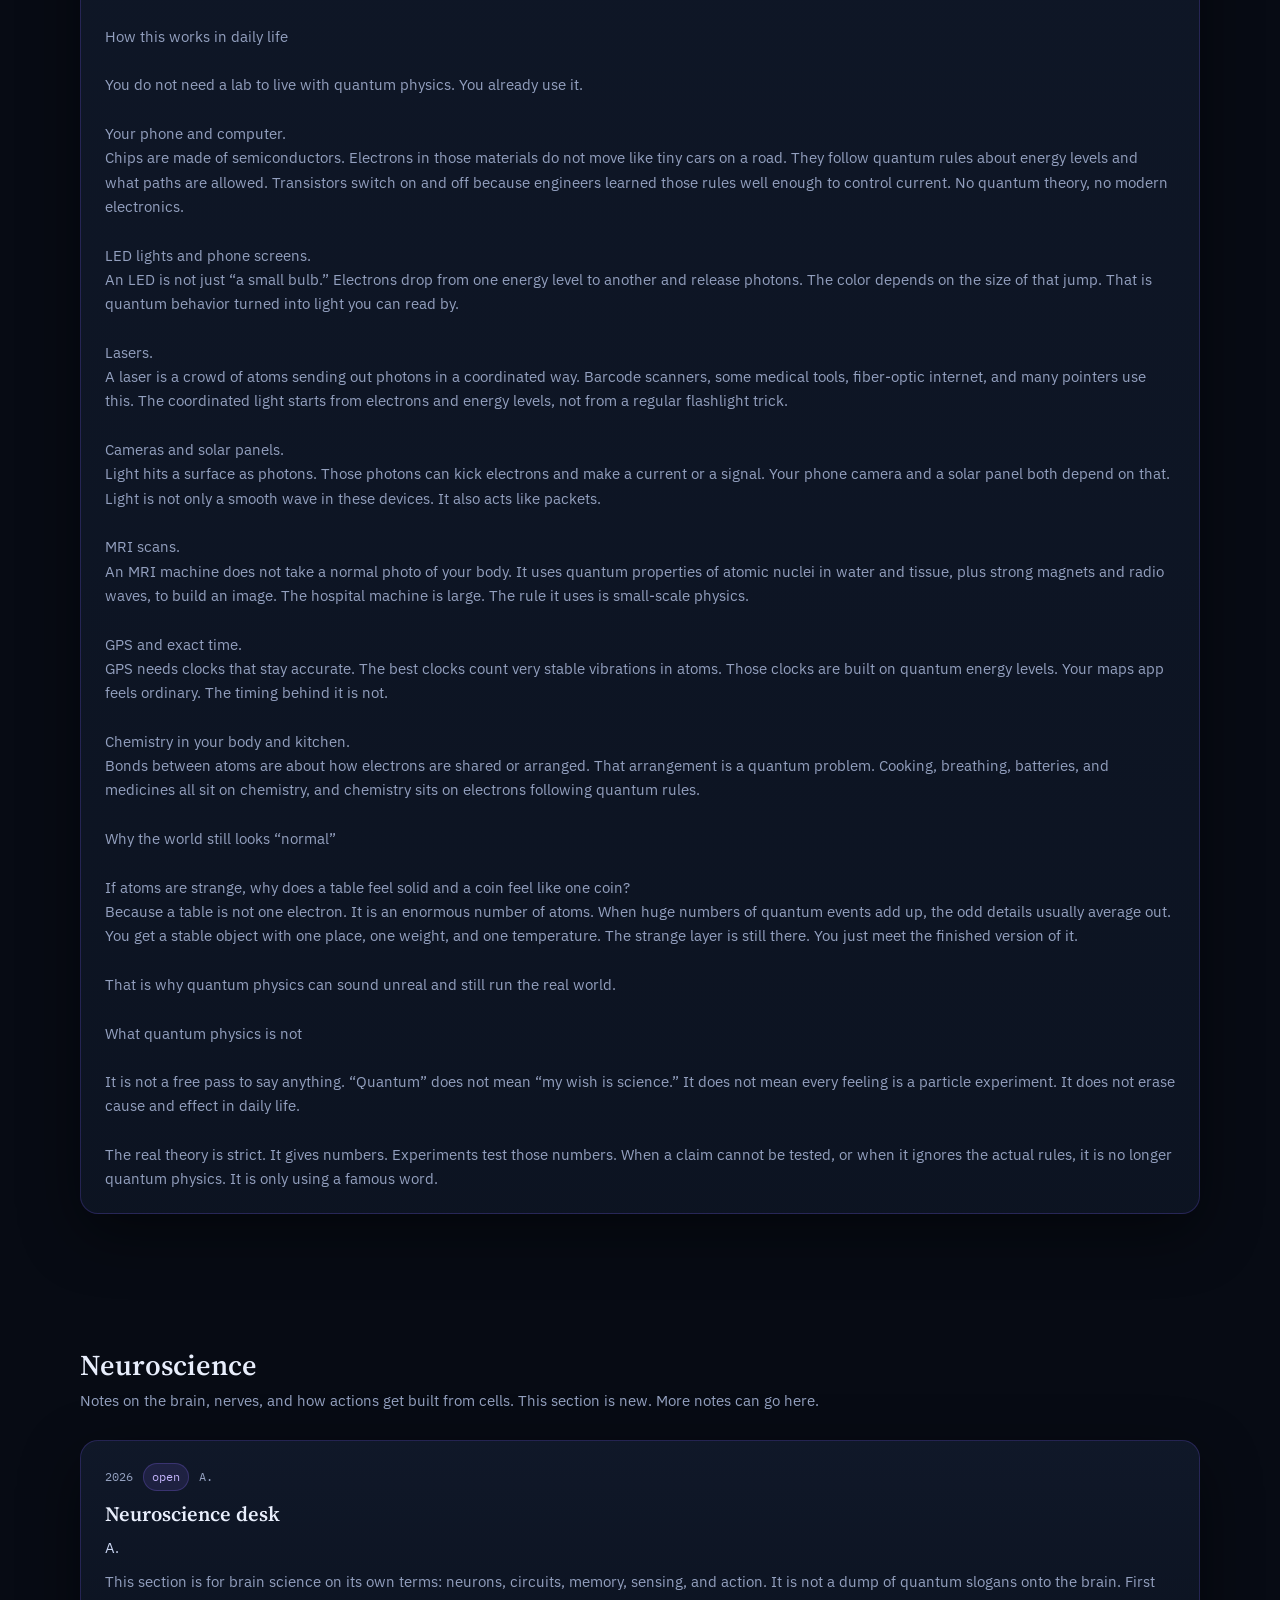
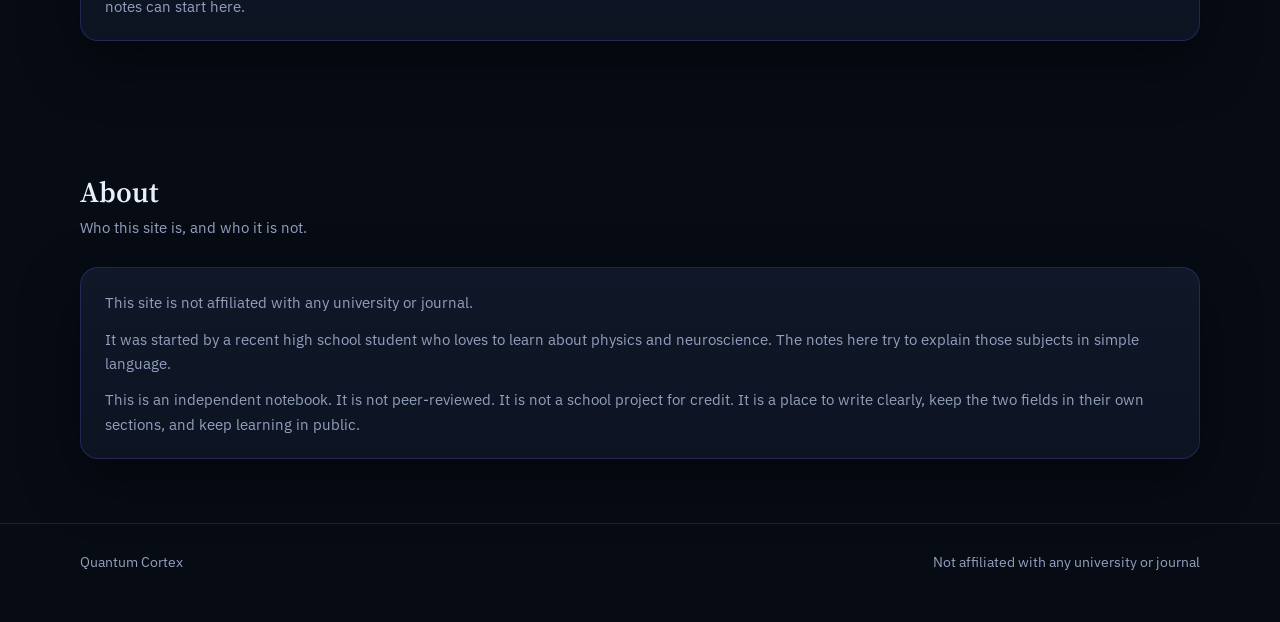
==== commit 420dce3e: "Remove post form and rewrite About in simple language" ====
--- a/index.html
+++ b/index.html
@@ -4,12 +4,12 @@
   <meta charset="UTF-8" />
   <meta name="viewport" content="width=device-width, initial-scale=1.0" />
   <title>Quantum Cortex — Research</title>
-  <meta name="description" content="Research notes in quantum physics and neuroscience." />
+  <meta name="description" content="Simple notes on quantum physics and neuroscience. Not affiliated with any university or journal." />
   <link rel="icon" href="data:image/svg+xml,%3Csvg xmlns='http://www.w3.org/2000/svg' viewBox='0 0 64 64'%3E%3Crect fill='%23070b14' width='64' height='64' rx='12'/%3E%3Ccircle cx='32' cy='32' r='14' fill='none' stroke='%238b6cff' stroke-width='2'/%3E%3Ccircle cx='32' cy='32' r='4' fill='%2322d3ee'/%3E%3C/svg%3E" />
   <link rel="preconnect" href="https://fonts.googleapis.com" />
   <link rel="preconnect" href="https://fonts.gstatic.com" crossorigin />
   <link href="https://fonts.googleapis.com/css2?family=IBM+Plex+Mono:wght@400;500&family=IBM+Plex+Sans:wght@400;500;600&family=Source+Serif+4:opsz,wght@8..60,500;8..60,600;8..60,700&display=swap" rel="stylesheet" />
-  <link rel="stylesheet" href="css/styles.css?v=5" />
+  <link rel="stylesheet" href="css/styles.css?v=6" />
 </head>
 <body>
   <canvas id="neural-field" aria-hidden="true"></canvas>
@@ -23,7 +23,6 @@
       <nav class="nav-links">
         <a href="#quantum-physics">Quantum physics</a>
         <a href="#neuroscience">Neuroscience</a>
-        <a href="#post">Post</a>
         <a href="#about">About</a>
       </nav>
     </div>
@@ -33,7 +32,7 @@
     <section class="hero">
       <div class="hero-bg" aria-hidden="true"></div>
       <div class="wrap hero-inner">
-        <p class="kicker">Research notebook</p>
+        <p class="kicker">Independent notebook</p>
         <h1>Two desks. One site.</h1>
         <p class="lede">Quantum physics and neuroscience, kept in separate sections so each field can stand on its own.</p>
         <div class="hero-actions">
@@ -113,7 +112,6 @@
 
 The real theory is strict. It gives numbers. Experiments test those numbers. When a claim cannot be tested, or when it ignores the actual rules, it is no longer quantum physics. It is only using a famous word.</div>
         </article>
-        <div class="feed" id="quantum-feed" style="margin-top:16px"></div>
       </div>
     </section>
 
@@ -131,53 +129,6 @@
           <div class="authors">A.</div>
           <p class="abstract">This section is for brain science on its own terms: neurons, circuits, memory, sensing, and action. It is not a dump of quantum slogans onto the brain. First notes can start here.</p>
         </article>
-        <div class="feed" id="neuro-feed" style="margin-top:16px"></div>
-      </div>
-    </section>
-
-    <section id="post">
-      <div class="wrap">
-        <div class="section-head">
-          <div>
-            <h2>Post a note</h2>
-            <p>Pick a section first. Quantum physics or neuroscience.</p>
-          </div>
-        </div>
-        <form class="form-panel" id="post-form">
-          <div class="form-grid">
-            <div class="field">
-              <label for="section">Section</label>
-              <select id="section" name="section" required>
-                <option value="quantum-physics">Quantum physics</option>
-                <option value="neuroscience">Neuroscience</option>
-              </select>
-            </div>
-            <div class="field">
-              <label for="authors">Author</label>
-              <input id="authors" name="authors" required value="A." />
-            </div>
-            <div class="field full">
-              <label for="title">Title</label>
-              <input id="title" name="title" required maxlength="220" />
-            </div>
-            <div class="field">
-              <label for="year">Year</label>
-              <input id="year" name="year" placeholder="2026" />
-            </div>
-            <div class="field">
-              <label for="tags">Tags</label>
-              <input id="tags" name="tags" placeholder="neurons, memory" />
-            </div>
-            <div class="field full">
-              <label for="abstract">Note</label>
-              <textarea id="abstract" name="abstract" required></textarea>
-            </div>
-          </div>
-          <div class="form-actions">
-            <button class="btn btn-primary" type="submit">Publish</button>
-            <span class="toast" id="toast"></span>
-          </div>
-        </form>
       </div>
     </section>
 
@@ -186,12 +137,14 @@
         <div class="section-head">
           <div>
             <h2>About</h2>
-            <p>Independent notebook. Not a journal.</p>
+            <p>Who this site is, and who it is not.</p>
           </div>
         </div>
-        <div class="card">
-          <p class="abstract">Quantum Cortex keeps quantum physics and neuroscience in two sections. Extra notes you type here stay in this browser unless they are added to the site files.</p>
-        </div>
+        <article class="card">
+          <p class="abstract">This site is not affiliated with any university or journal.</p>
+          <p class="abstract" style="margin-top:12px">It was started by a recent high school student who loves to learn about physics and neuroscience. The notes here try to explain those subjects in simple language.</p>
+          <p class="abstract" style="margin-top:12px">This is an independent notebook. It is not peer-reviewed. It is not a school project for credit. It is a place to write clearly, keep the two fields in their own sections, and keep learning in public.</p>
+        </article>
       </div>
     </section>
   </main>
@@ -199,11 +152,10 @@
   <footer>
     <div class="wrap foot-row">
       <div>Quantum Cortex</div>
-      <div>Quantum physics · Neuroscience</div>
+      <div>Not affiliated with any university or journal</div>
     </div>
   </footer>
 
-  <script src="js/neural-field.js?v=5"></script>
-  <script src="js/app.js?v=5"></script>
+  <script src="js/neural-field.js?v=6"></script>
 </body>
 </html>
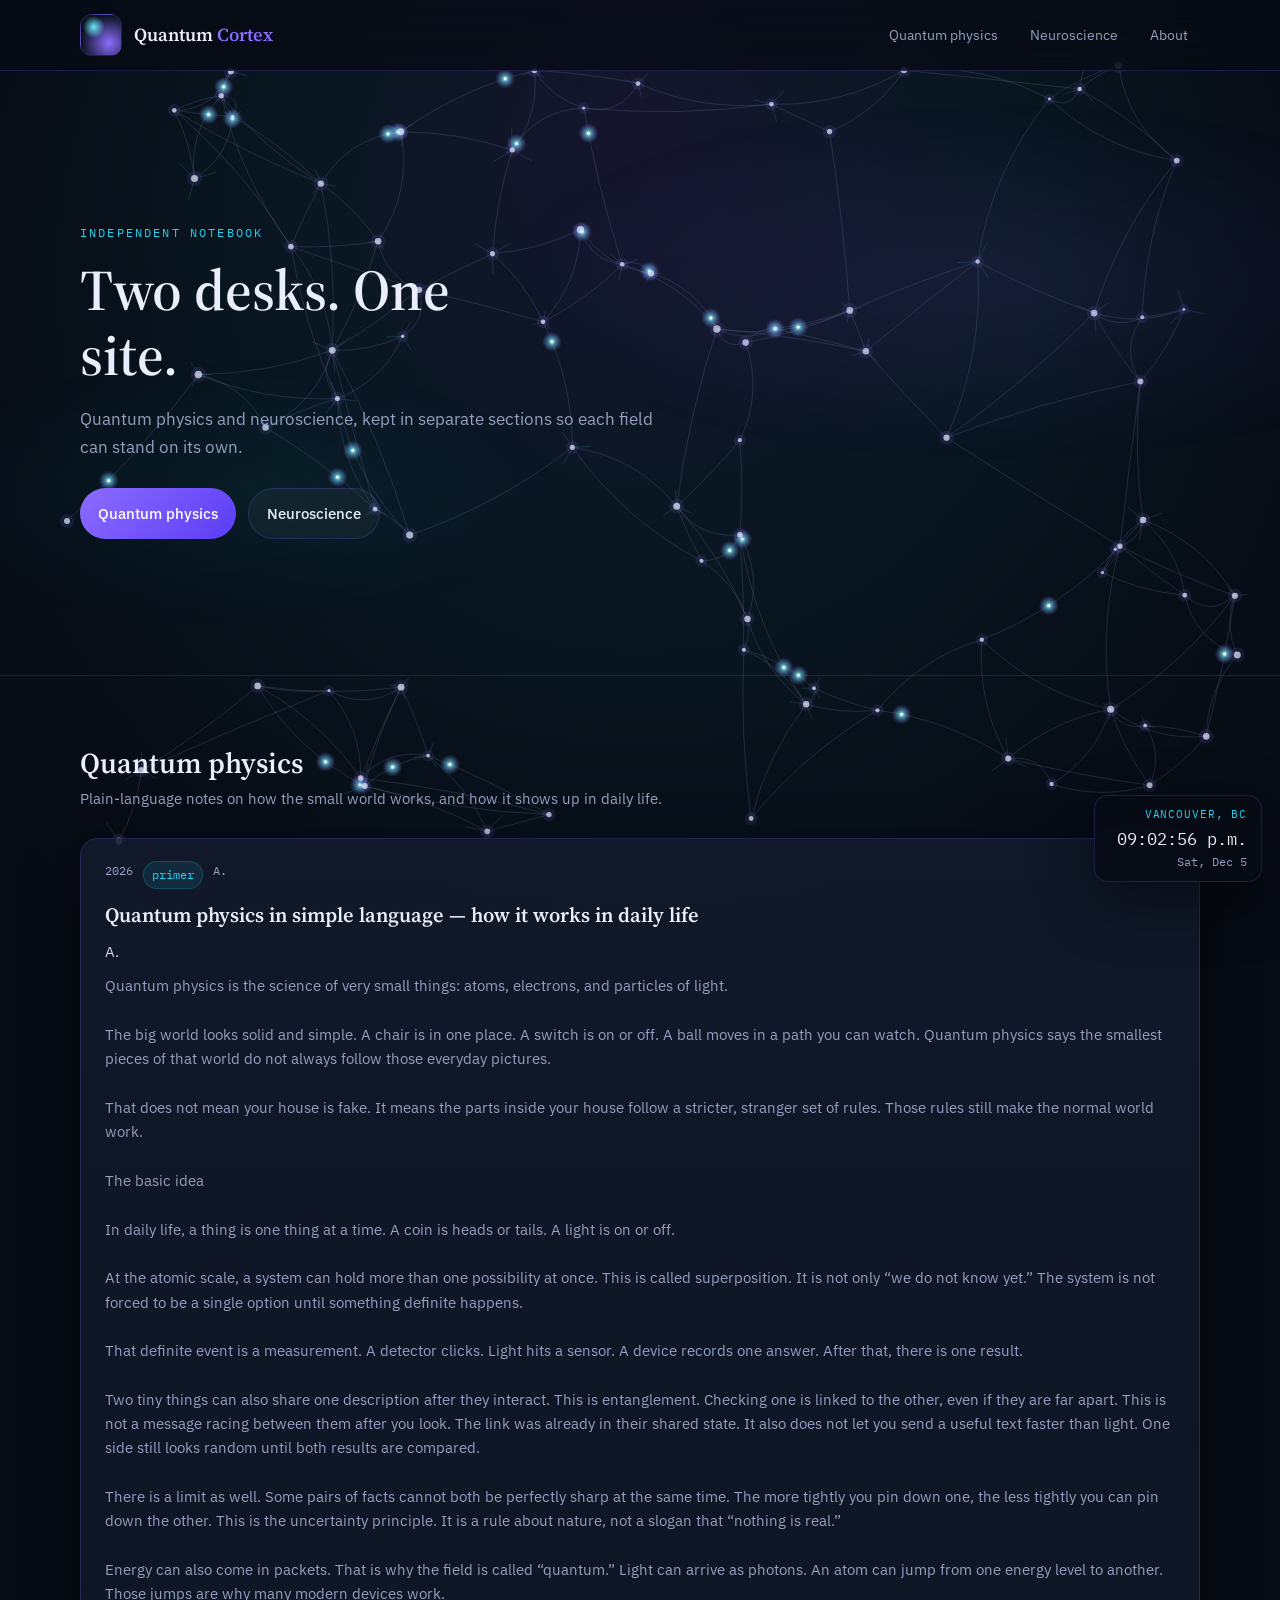
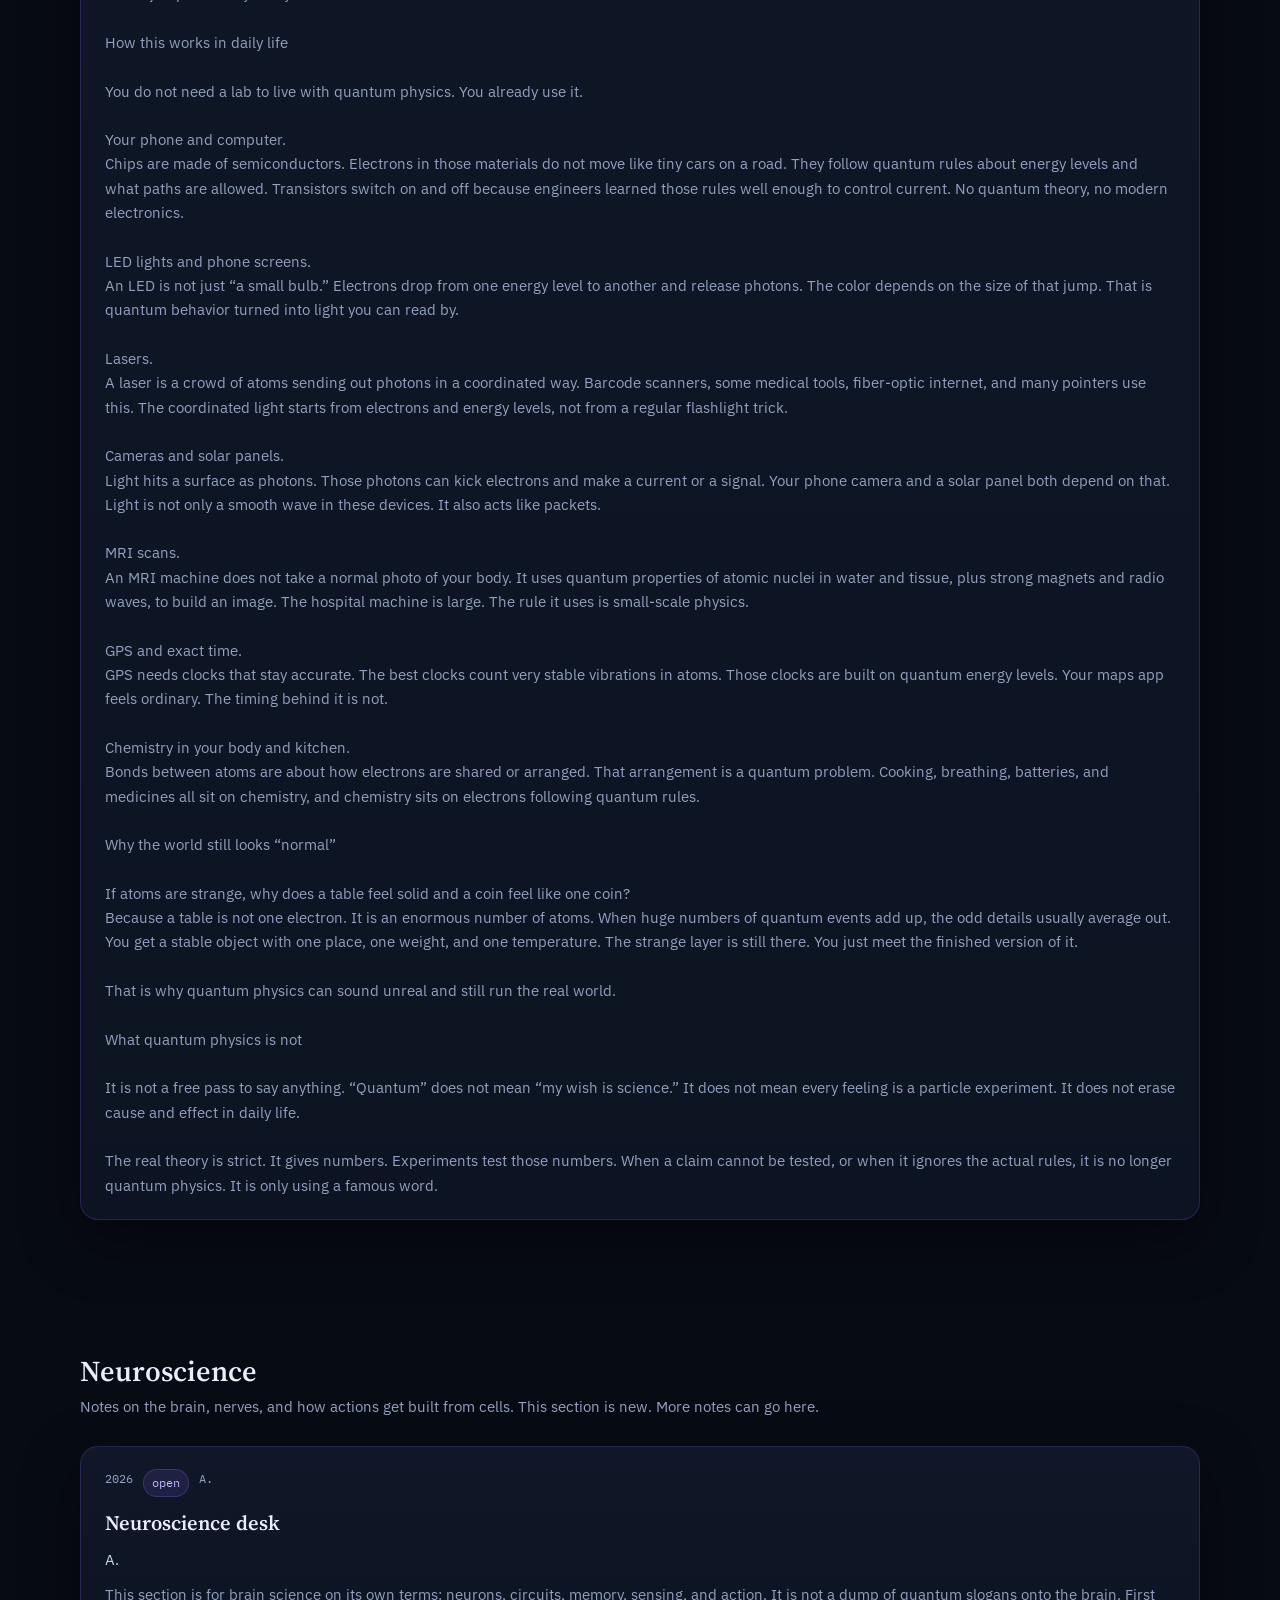
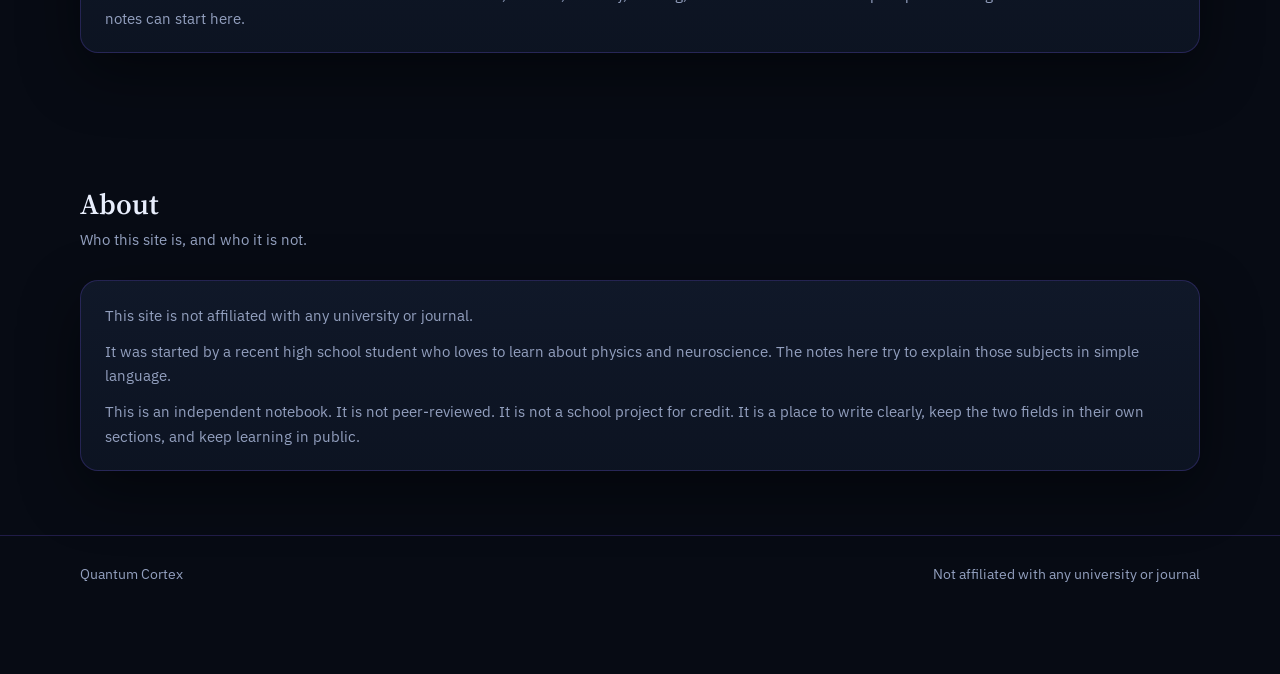
==== commit c5956549: "Add live Vancouver BC clock in bottom-right corner" ====
--- a/index.html
+++ b/index.html
@@ -9,7 +9,7 @@
   <link rel="preconnect" href="https://fonts.googleapis.com" />
   <link rel="preconnect" href="https://fonts.gstatic.com" crossorigin />
   <link href="https://fonts.googleapis.com/css2?family=IBM+Plex+Mono:wght@400;500&family=IBM+Plex+Sans:wght@400;500;600&family=Source+Serif+4:opsz,wght@8..60,500;8..60,600;8..60,700&display=swap" rel="stylesheet" />
-  <link rel="stylesheet" href="css/styles.css?v=6" />
+  <link rel="stylesheet" href="css/styles.css?v=7" />
 </head>
 <body>
   <canvas id="neural-field" aria-hidden="true"></canvas>
@@ -156,6 +156,37 @@
     </div>
   </footer>
 
-  <script src="js/neural-field.js?v=6"></script>
+  <div class="live-clock" aria-live="polite">
+    <span class="place">Vancouver, BC</span>
+    <span class="time" id="live-time">--:--:--</span>
+    <span class="date" id="live-date"></span>
+  </div>
+
+  <script src="js/neural-field.js?v=7"></script>
+  <script>
+    (function () {
+      var timeEl = document.getElementById("live-time");
+      var dateEl = document.getElementById("live-date");
+      var zone = "America/Vancouver";
+      function tick() {
+        var now = new Date();
+        timeEl.textContent = now.toLocaleTimeString("en-CA", {
+          timeZone: zone,
+          hour: "2-digit",
+          minute: "2-digit",
+          second: "2-digit",
+          hour12: true
+        });
+        dateEl.textContent = now.toLocaleDateString("en-CA", {
+          timeZone: zone,
+          weekday: "short",
+          month: "short",
+          day: "numeric"
+        });
+      }
+      tick();
+      setInterval(tick, 1000);
+    })();
+  </script>
 </body>
 </html>
--- a/css/styles.css
+++ b/css/styles.css
@@ -36,9 +36,6 @@
   pointer-events: none;
   display: block;
 }
-.hero-bg {
-  opacity: 0.35;
-}
 
 a { color: var(--cyan); text-decoration: none; }
 a:hover { text-decoration: underline; }
@@ -75,33 +72,21 @@
   background:
     radial-gradient(circle at 32% 30%, #67e8f9, transparent 28%),
     radial-gradient(circle at 70% 70%, #8b6cff, #0b1220 70%);
-  box-shadow: inset 0 0 0 1px rgba(139,108,255,.25);
 }
 .brand-name {
   font-family: var(--font);
   font-weight: 600;
   font-size: 1.15rem;
-  letter-spacing: 0.02em;
 }
 .brand-name span { color: var(--violet); }
 .nav-links { display: flex; gap: 8px; flex-wrap: wrap; }
-.nav-links a, .nav-links button {
+.nav-links a {
   font-size: 0.88rem;
   color: var(--muted);
-  background: none;
-  border: 0;
-  cursor: pointer;
   padding: 8px 12px;
   border-radius: 999px;
-  font-family: var(--sans);
-}
-.nav-links a:hover, .nav-links button:hover { color: var(--text); background: rgba(139,108,255,.12); text-decoration: none; }
-.nav-links .cta {
-  background: linear-gradient(135deg, var(--violet), #5b3df5);
-  color: white;
-  padding: 8px 16px;
-}
-.nav-links .cta:hover { filter: brightness(1.08); color: white; }
+}
+.nav-links a:hover { color: var(--text); background: rgba(139,108,255,.12); text-decoration: none; }
 
 .hero {
   position: relative;
@@ -148,7 +133,6 @@
 .btn {
   display: inline-flex;
   align-items: center;
-  gap: 8px;
   border: 0;
   cursor: pointer;
   font-family: var(--sans);
@@ -156,44 +140,21 @@
   padding: 12px 18px;
   border-radius: 999px;
   font-weight: 500;
+  text-decoration: none;
 }
 .btn-primary {
   background: linear-gradient(135deg, var(--violet), #5b3df5);
   color: white;
-  box-shadow: 0 10px 30px rgba(91, 61, 245, 0.35);
 }
 .btn-ghost {
   background: rgba(255,255,255,0.04);
   color: var(--text);
   border: 1px solid var(--line);
 }
-.btn:hover { transform: translateY(-1px); }
-
-.stats {
-  display: grid;
-  grid-template-columns: repeat(3, 1fr);
-  gap: 12px;
-  margin-top: 48px;
-  max-width: 560px;
-}
-.stat {
-  background: rgba(18, 26, 44, 0.7);
-  border: 1px solid var(--line);
-  border-radius: 14px;
-  padding: 14px 16px;
-}
-.stat b { display: block; font-size: 1.25rem; color: var(--text); }
-.stat span { font-size: 0.78rem; color: var(--muted); }
+.btn:hover { transform: translateY(-1px); text-decoration: none; }
 
 section { padding: 64px 0; }
-.section-head {
-  display: flex;
-  justify-content: space-between;
-  align-items: end;
-  gap: 16px;
-  margin-bottom: 28px;
-  flex-wrap: wrap;
-}
+.section-head { margin-bottom: 28px; }
 .section-head h2 {
   font-family: var(--font);
   font-size: 1.8rem;
@@ -201,57 +162,17 @@
 }
 .section-head p { color: var(--muted); font-size: 0.95rem; }
 
-.toolbar {
-  display: flex;
-  gap: 10px;
-  flex-wrap: wrap;
-  margin-bottom: 22px;
-}
-.search {
-  flex: 1;
-  min-width: 220px;
-  background: var(--bg-elev);
-  border: 1px solid var(--line);
-  color: var(--text);
-  padding: 11px 14px;
-  border-radius: 12px;
-  font-family: var(--sans);
-}
-.chips { display: flex; gap: 8px; flex-wrap: wrap; }
-.chip {
-  border: 1px solid var(--line);
-  background: transparent;
-  color: var(--muted);
-  padding: 7px 12px;
-  border-radius: 999px;
-  cursor: pointer;
-  font-size: 0.82rem;
-  font-family: var(--sans);
-}
-.chip.active, .chip:hover {
-  color: var(--text);
-  border-color: var(--violet);
-  background: rgba(139,108,255,0.12);
-}
-
-.feed {
-  display: grid;
-  gap: 16px;
-}
 .card {
   background: linear-gradient(180deg, rgba(18,26,44,0.88), rgba(14,21,36,0.88));
   border: 1px solid var(--line);
   border-radius: var(--radius);
   padding: 22px 24px;
   box-shadow: var(--shadow);
-  transition: border-color .2s, transform .2s;
-}
-.card:hover { border-color: rgba(139,108,255,0.45); transform: translateY(-2px); }
+}
 .card-meta {
   display: flex;
   gap: 10px;
   flex-wrap: wrap;
-  align-items: center;
   font-size: 0.78rem;
   color: var(--muted);
   margin-bottom: 10px;
@@ -270,93 +191,13 @@
   font-size: 1.28rem;
   font-weight: 600;
   margin-bottom: 8px;
-  line-height: 1.3;
 }
 .authors { color: #c9d4f0; font-size: 0.92rem; margin-bottom: 10px; }
 .abstract { color: var(--muted); font-size: 0.95rem; }
-.card-foot {
-  display: flex;
-  justify-content: space-between;
-  align-items: center;
-  margin-top: 16px;
-  gap: 10px;
-}
-.link-out { font-size: 0.85rem; }
-.delete-btn {
-  background: none;
-  border: 1px solid transparent;
-  color: var(--muted);
-  cursor: pointer;
-  font-size: 0.8rem;
-  font-family: var(--sans);
-  padding: 4px 8px;
-  border-radius: 8px;
-}
-.delete-btn:hover { color: var(--danger); border-color: rgba(251,113,133,.3); }
-
-.empty {
-  text-align: center;
-  color: var(--muted);
-  padding: 48px 16px;
-  border: 1px dashed var(--line);
-  border-radius: var(--radius);
-}
-
-.topics {
-  display: grid;
-  grid-template-columns: repeat(auto-fit, minmax(220px, 1fr));
-  gap: 14px;
-}
-.topic {
-  padding: 18px;
-  border-radius: 16px;
-  background: rgba(18, 26, 44, 0.82);
-  border: 1px solid var(--line);
-}
-.topic h3 { font-size: 1rem; margin-bottom: 6px; }
-.topic p { color: var(--muted); font-size: 0.88rem; }
-
-.form-panel {
-  background: rgba(18, 26, 44, 0.88);
-  border: 1px solid var(--line);
-  border-radius: 20px;
-  padding: 28px;
-  box-shadow: var(--shadow);
-}
-.form-grid {
-  display: grid;
-  grid-template-columns: 1fr 1fr;
-  gap: 14px;
-}
-.field { display: flex; flex-direction: column; gap: 6px; }
-.field.full { grid-column: 1 / -1; }
-label { font-size: 0.82rem; color: var(--muted); }
-input, textarea, select {
-  background: #0b1220;
-  border: 1px solid var(--line);
-  color: var(--text);
-  border-radius: 12px;
-  padding: 11px 12px;
-  font-family: var(--sans);
-  font-size: 0.95rem;
-}
-textarea { min-height: 140px; resize: vertical; }
-input:focus, textarea:focus, select:focus {
-  outline: none;
-  border-color: var(--violet);
-  box-shadow: 0 0 0 3px rgba(139,108,255,.18);
-}
-.form-actions { display: flex; gap: 10px; margin-top: 16px; align-items: center; }
-.hint { color: var(--muted); font-size: 0.82rem; }
-.toast {
-  display: none;
-  color: var(--ok);
-  font-size: 0.9rem;
-}
 
 footer {
   border-top: 1px solid var(--line);
-  padding: 28px 0 48px;
+  padding: 28px 0 88px;
   color: var(--muted);
   font-size: 0.85rem;
 }
@@ -367,8 +208,41 @@
   flex-wrap: wrap;
 }
 
+.live-clock {
+  position: fixed;
+  right: 18px;
+  bottom: 18px;
+  z-index: 50;
+  min-width: 168px;
+  padding: 10px 14px;
+  border-radius: 14px;
+  border: 1px solid var(--line);
+  background: rgba(7, 11, 20, 0.86);
+  backdrop-filter: blur(12px);
+  box-shadow: var(--shadow);
+  font-family: var(--mono);
+  text-align: right;
+}
+.live-clock .place {
+  display: block;
+  font-size: 0.68rem;
+  letter-spacing: 0.08em;
+  text-transform: uppercase;
+  color: var(--cyan);
+}
+.live-clock .time {
+  display: block;
+  font-size: 1.05rem;
+  color: var(--text);
+  margin-top: 2px;
+}
+.live-clock .date {
+  display: block;
+  font-size: 0.72rem;
+  color: var(--muted);
+}
+
 @media (max-width: 720px) {
-  .form-grid { grid-template-columns: 1fr; }
-  .stats { grid-template-columns: 1fr; }
   .hero-inner { padding: 56px 0 48px; }
-}
+  .live-clock { right: 12px; bottom: 12px; }
+}
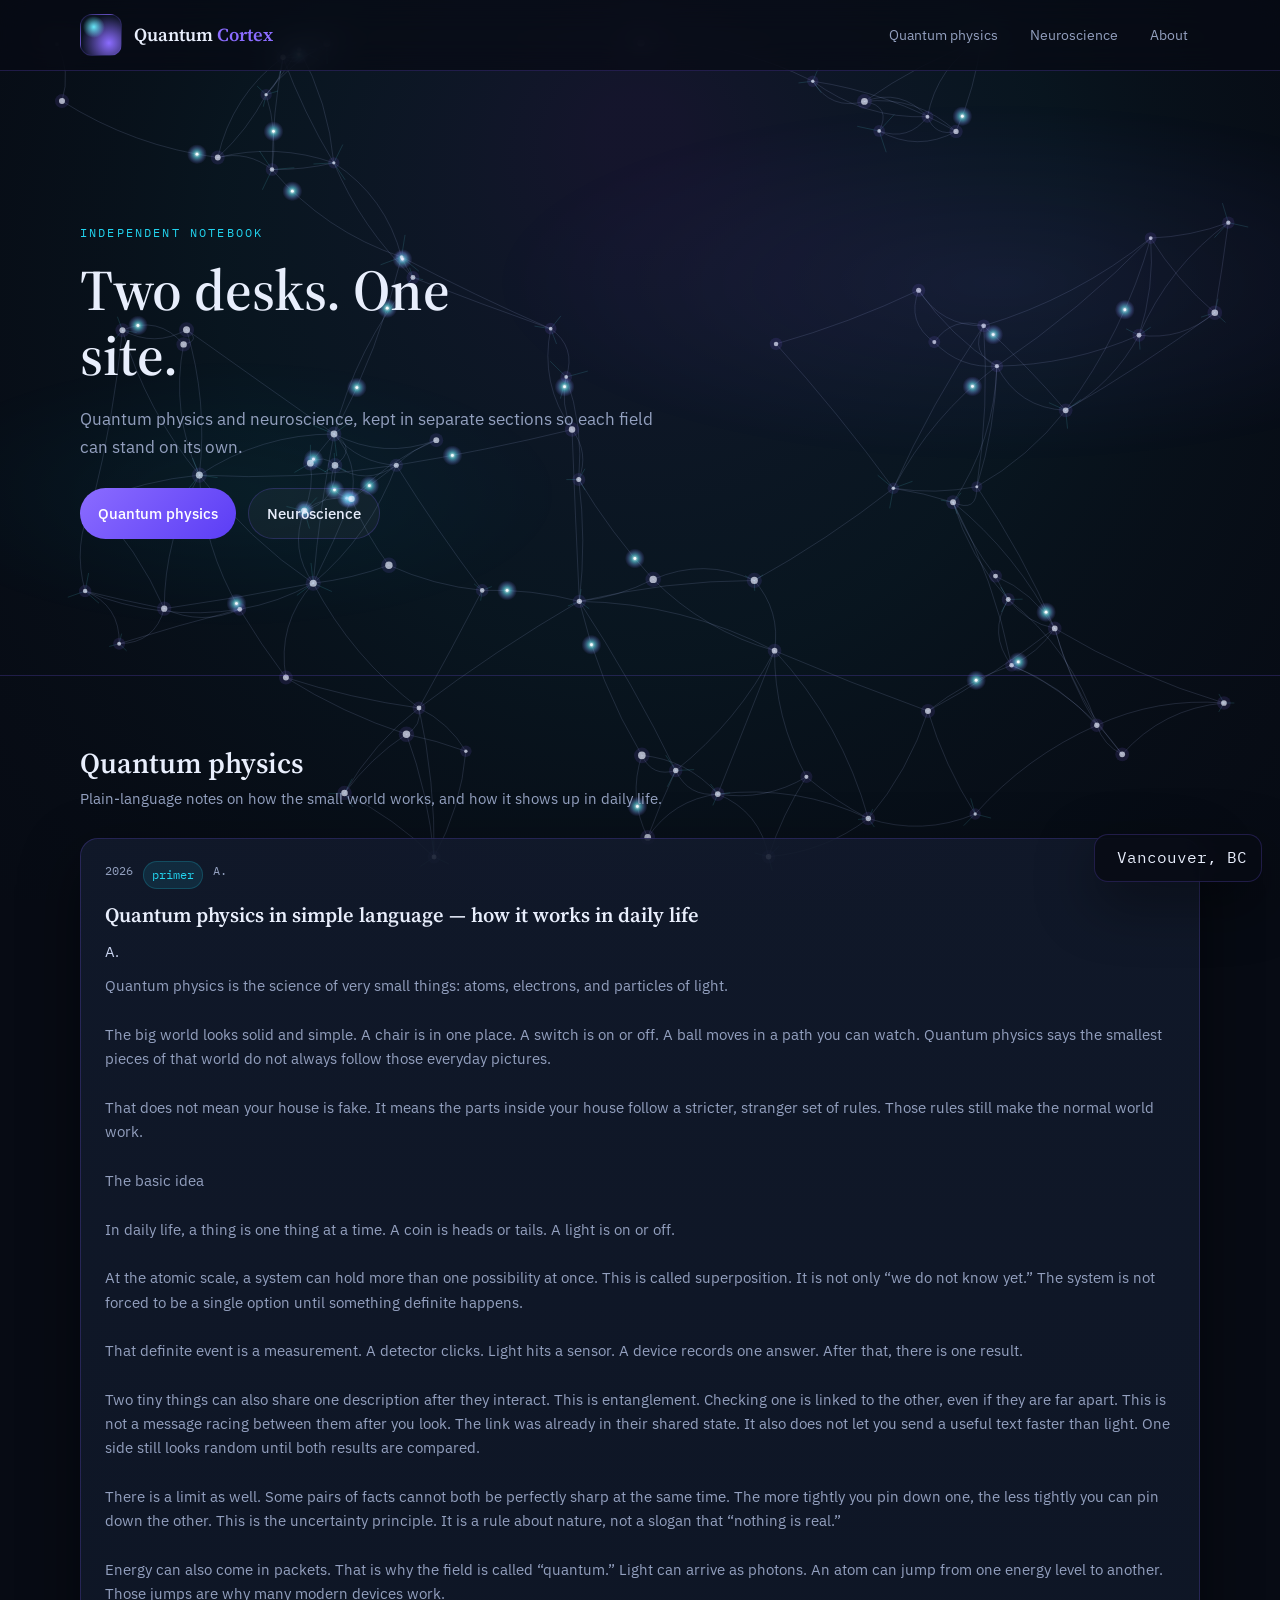
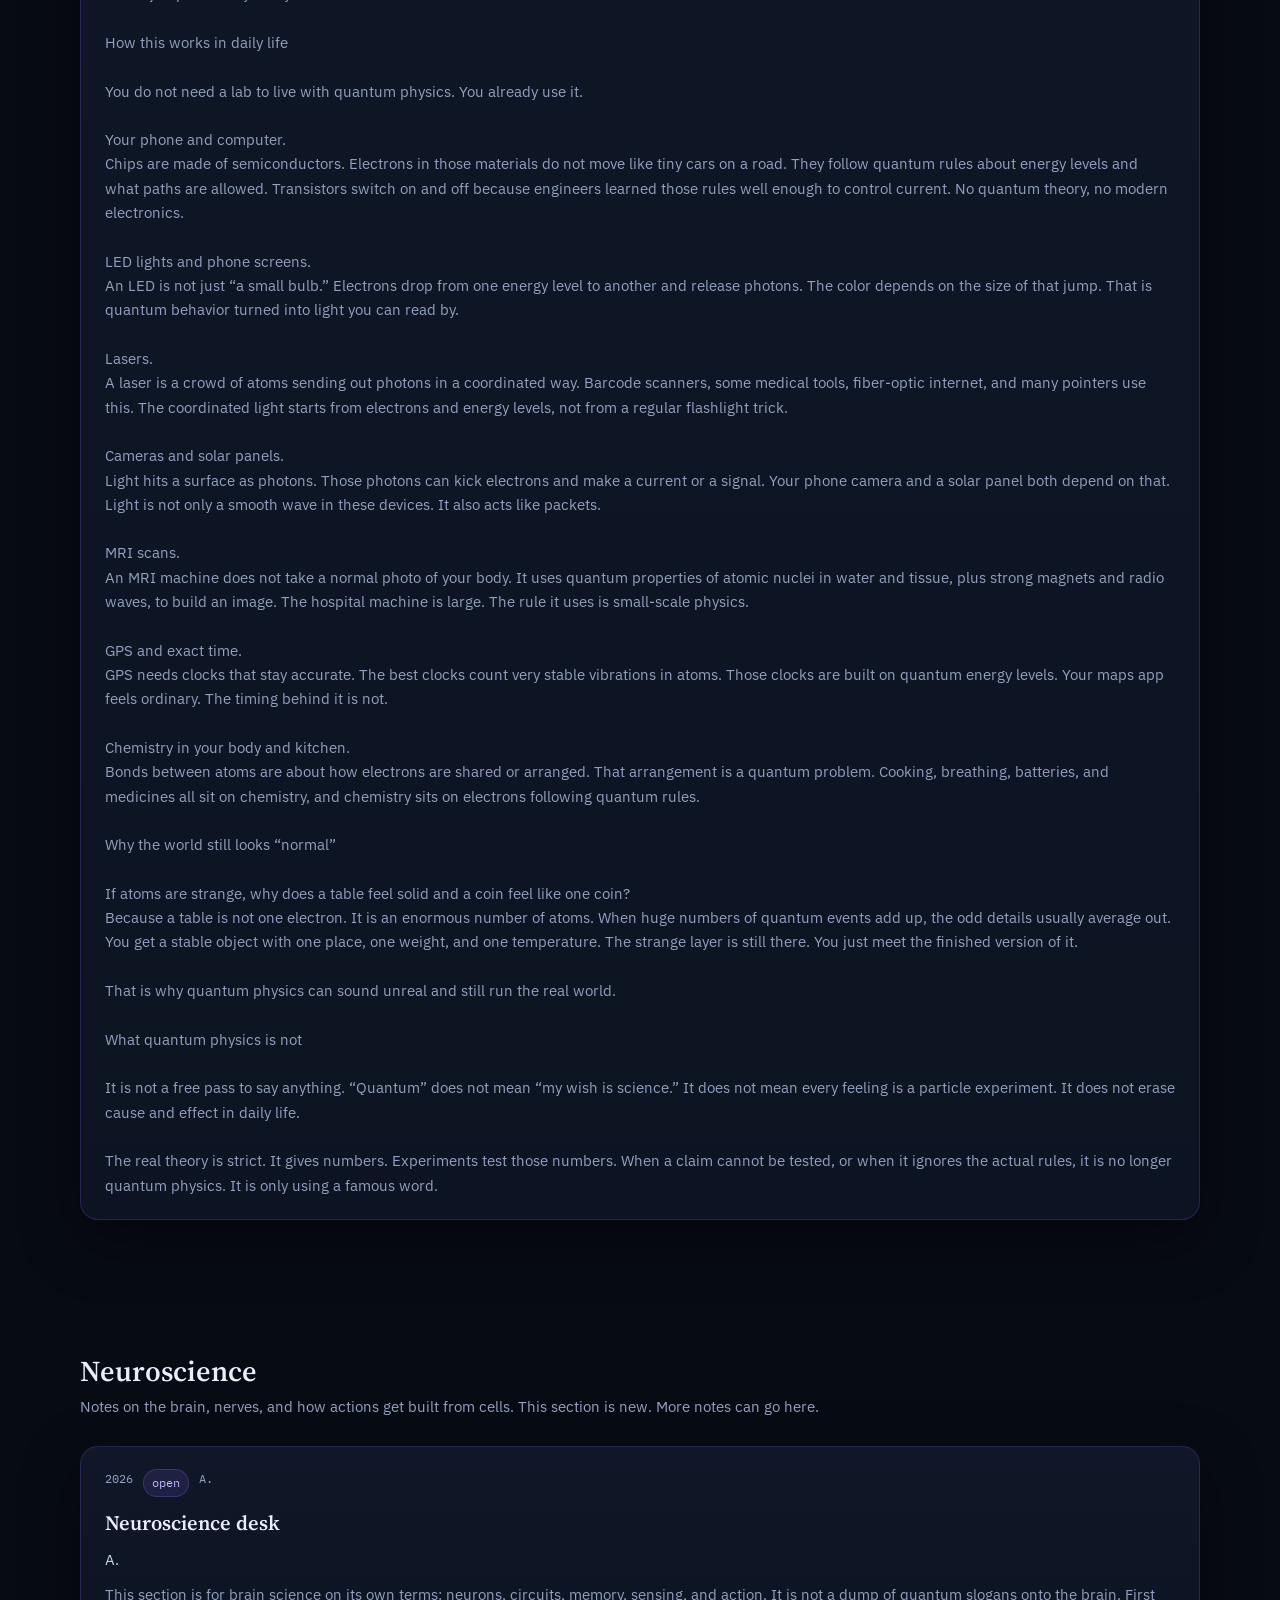
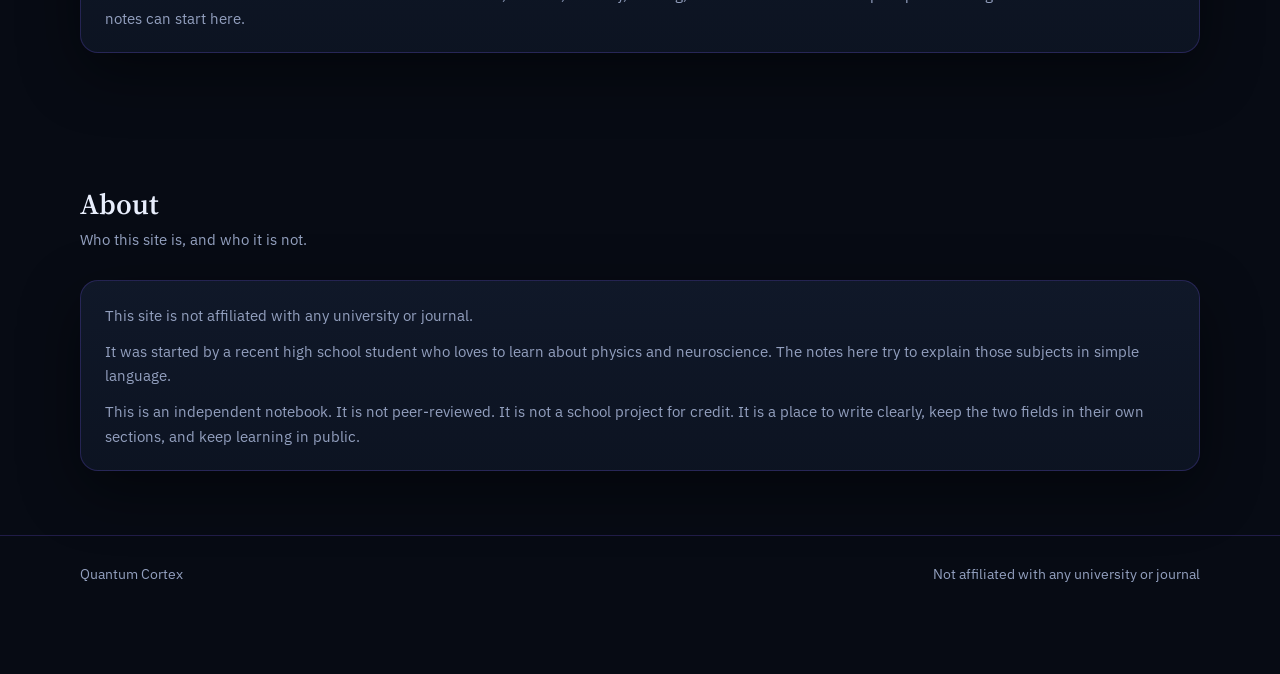
==== commit 28c9046e: "Replace live clock with static Vancouver, BC label" ====
--- a/index.html
+++ b/index.html
@@ -9,7 +9,7 @@
   <link rel="preconnect" href="https://fonts.googleapis.com" />
   <link rel="preconnect" href="https://fonts.gstatic.com" crossorigin />
   <link href="https://fonts.googleapis.com/css2?family=IBM+Plex+Mono:wght@400;500&family=IBM+Plex+Sans:wght@400;500;600&family=Source+Serif+4:opsz,wght@8..60,500;8..60,600;8..60,700&display=swap" rel="stylesheet" />
-  <link rel="stylesheet" href="css/styles.css?v=7" />
+  <link rel="stylesheet" href="css/styles.css?v=8" />
 </head>
 <body>
   <canvas id="neural-field" aria-hidden="true"></canvas>
@@ -156,37 +156,8 @@
     </div>
   </footer>
 
-  <div class="live-clock" aria-live="polite">
-    <span class="place">Vancouver, BC</span>
-    <span class="time" id="live-time">--:--:--</span>
-    <span class="date" id="live-date"></span>
-  </div>
+  <div class="live-clock">Vancouver, BC</div>
 
-  <script src="js/neural-field.js?v=7"></script>
-  <script>
-    (function () {
-      var timeEl = document.getElementById("live-time");
-      var dateEl = document.getElementById("live-date");
-      var zone = "America/Vancouver";
-      function tick() {
-        var now = new Date();
-        timeEl.textContent = now.toLocaleTimeString("en-CA", {
-          timeZone: zone,
-          hour: "2-digit",
-          minute: "2-digit",
-          second: "2-digit",
-          hour12: true
-        });
-        dateEl.textContent = now.toLocaleDateString("en-CA", {
-          timeZone: zone,
-          weekday: "short",
-          month: "short",
-          day: "numeric"
-        });
-      }
-      tick();
-      setInterval(tick, 1000);
-    })();
-  </script>
+  <script src="js/neural-field.js?v=8"></script>
 </body>
 </html>
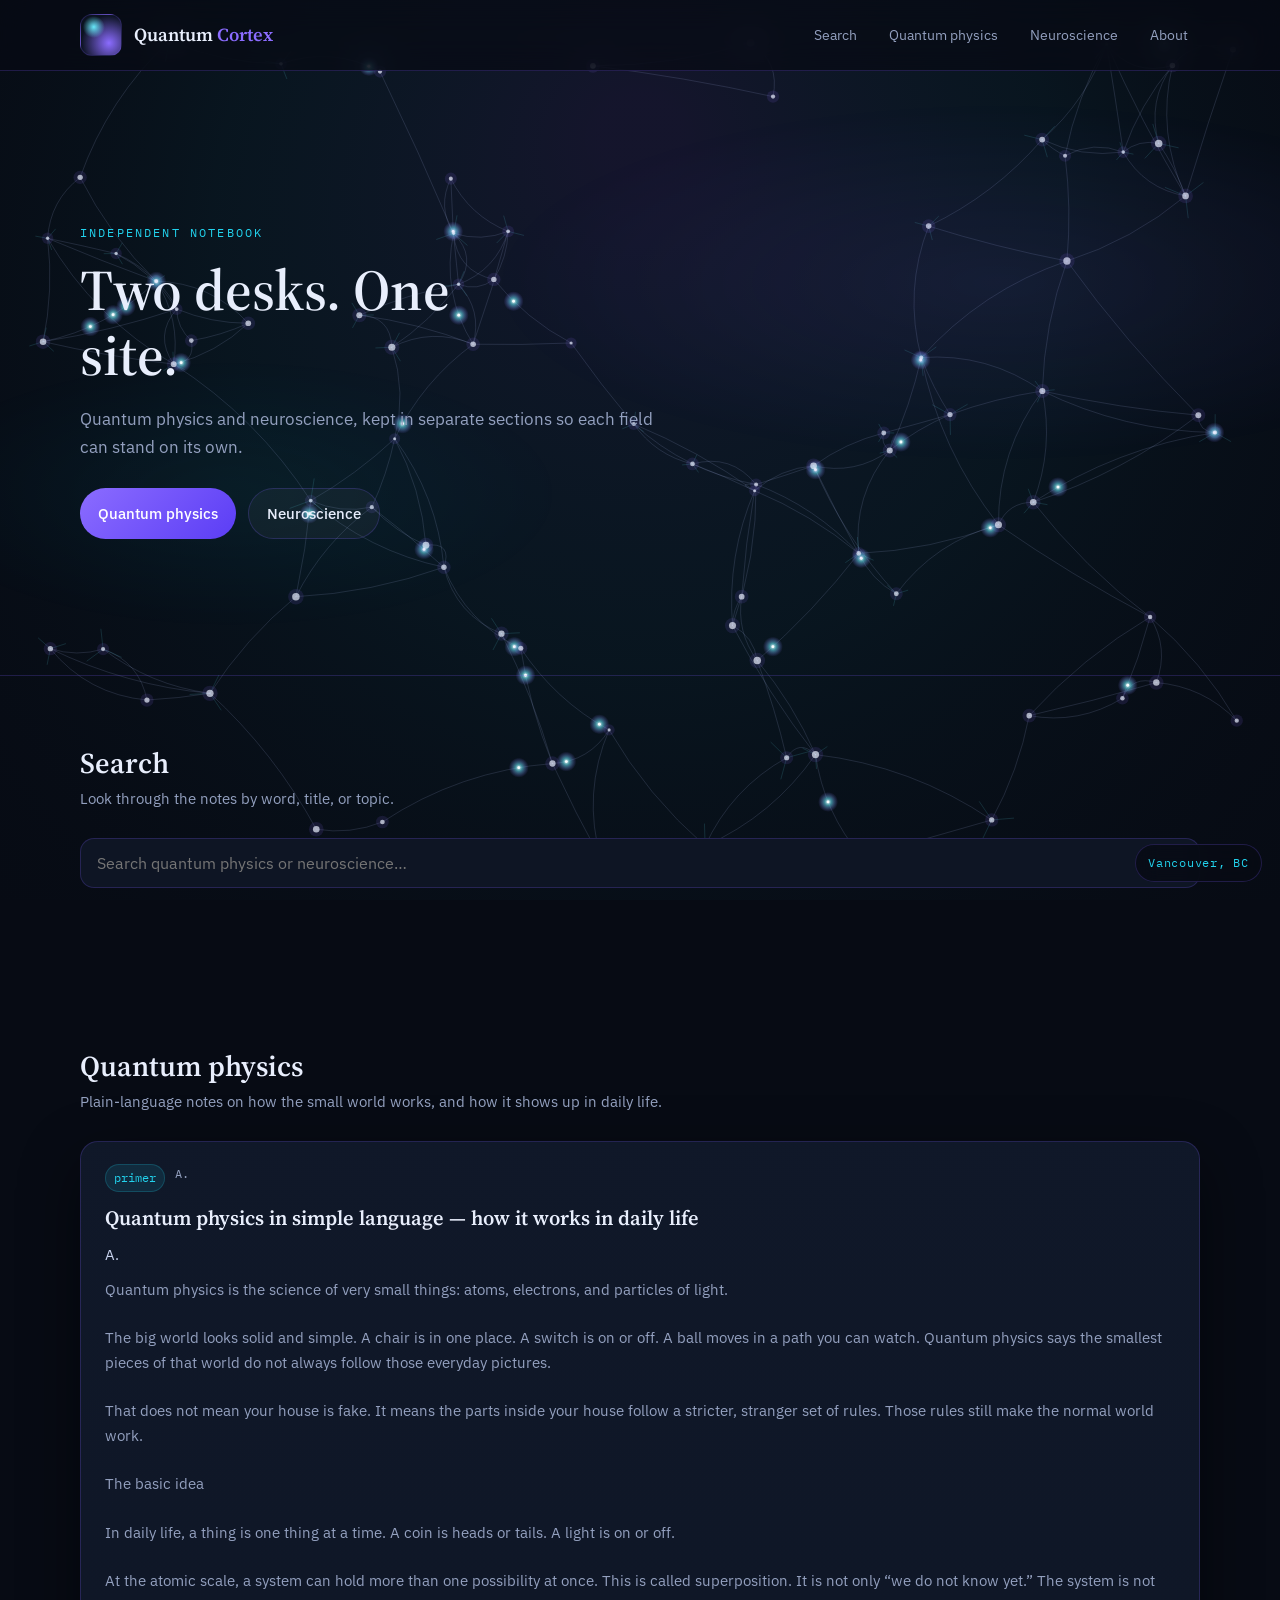
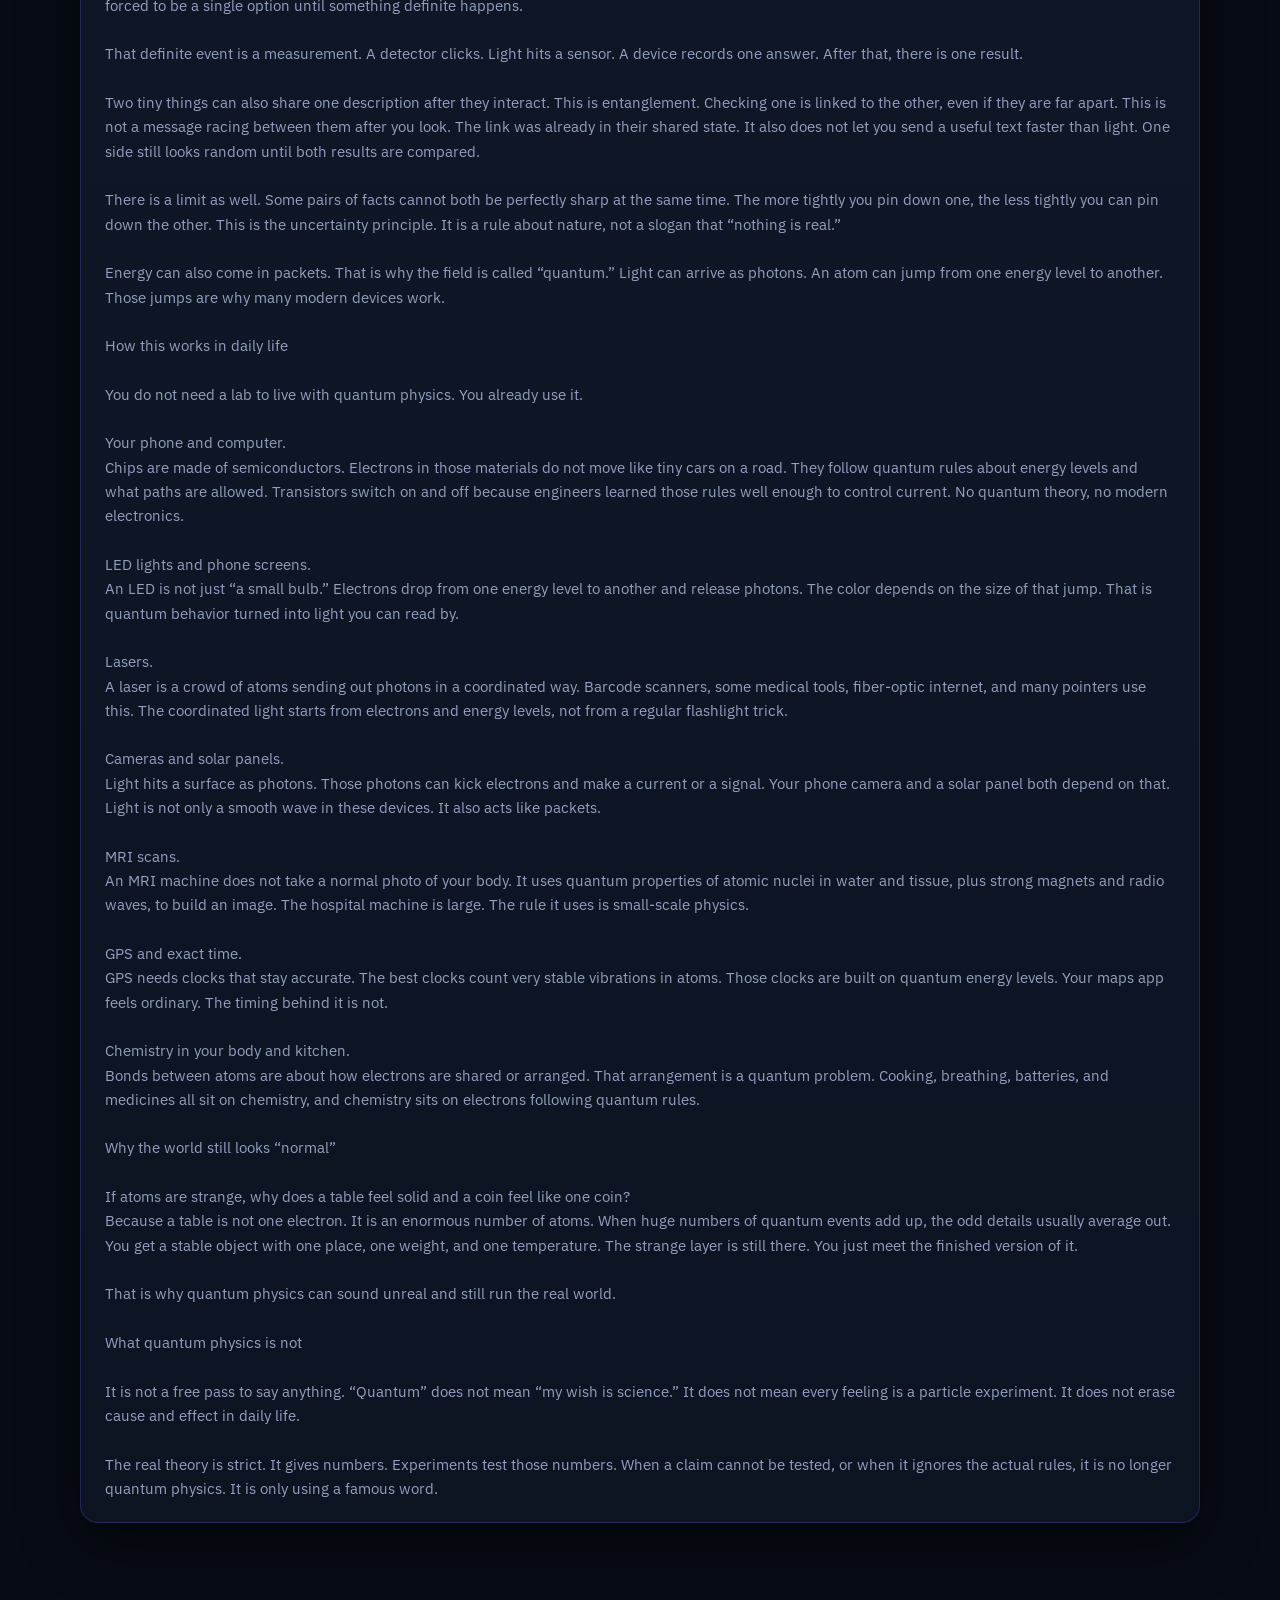
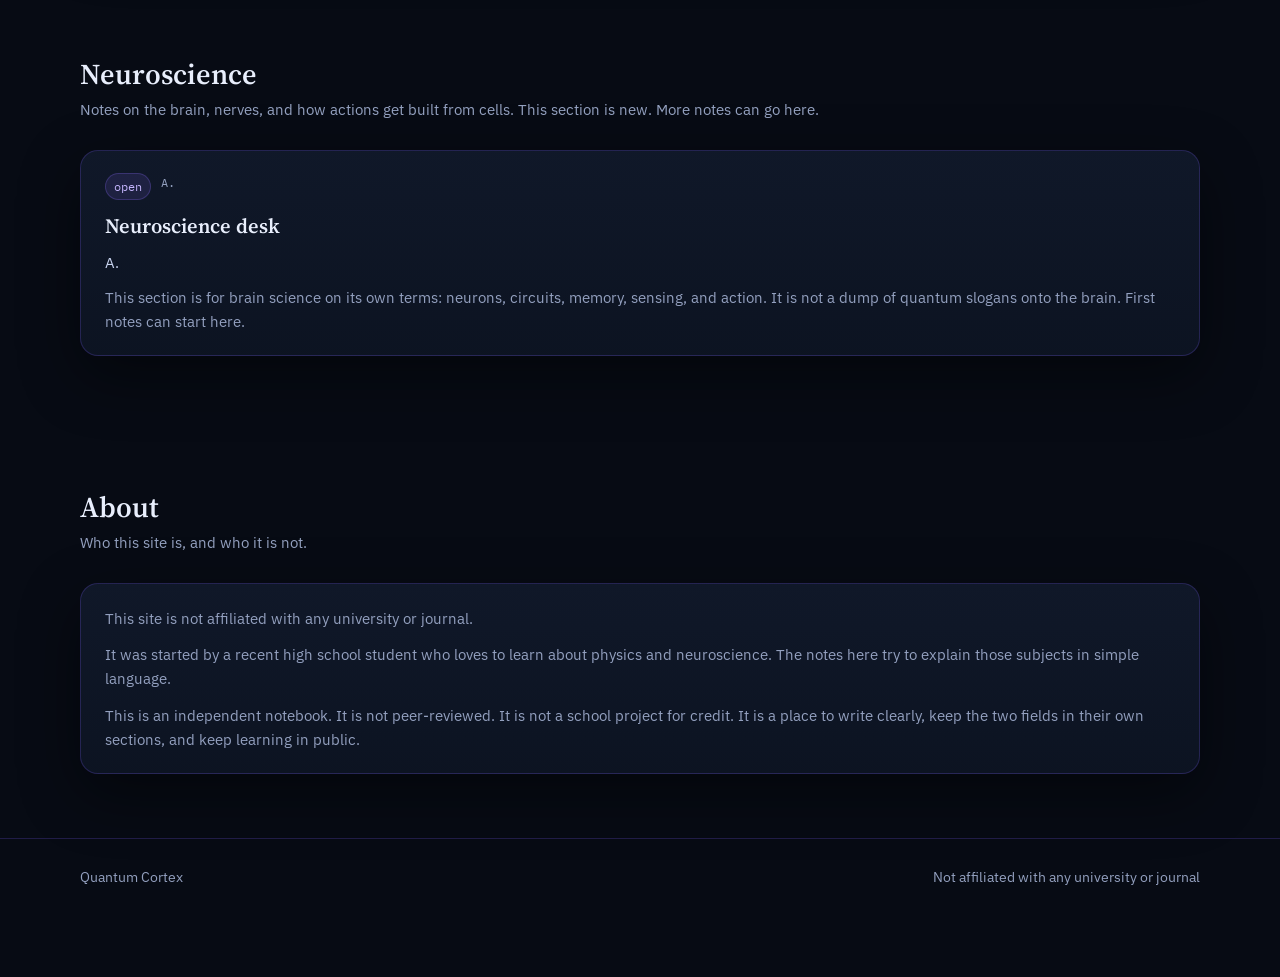
==== commit 326a47d5: "Add search section and remove years from notes" ====
--- a/index.html
+++ b/index.html
@@ -9,7 +9,7 @@
   <link rel="preconnect" href="https://fonts.googleapis.com" />
   <link rel="preconnect" href="https://fonts.gstatic.com" crossorigin />
   <link href="https://fonts.googleapis.com/css2?family=IBM+Plex+Mono:wght@400;500&family=IBM+Plex+Sans:wght@400;500;600&family=Source+Serif+4:opsz,wght@8..60,500;8..60,600;8..60,700&display=swap" rel="stylesheet" />
-  <link rel="stylesheet" href="css/styles.css?v=8" />
+  <link rel="stylesheet" href="css/styles.css?v=9" />
 </head>
 <body>
   <canvas id="neural-field" aria-hidden="true"></canvas>
@@ -21,6 +21,7 @@
         <div class="brand-name">Quantum <span>Cortex</span></div>
       </a>
       <nav class="nav-links">
+        <a href="#search">Search</a>
         <a href="#quantum-physics">Quantum physics</a>
         <a href="#neuroscience">Neuroscience</a>
         <a href="#about">About</a>
@@ -42,6 +43,19 @@
       </div>
     </section>
 
+    <section id="search">
+      <div class="wrap">
+        <div class="section-head">
+          <div>
+            <h2>Search</h2>
+            <p>Look through the notes by word, title, or topic.</p>
+          </div>
+        </div>
+        <input class="search" id="site-search" type="search" placeholder="Search quantum physics or neuroscience…" />
+        <p class="search-status" id="search-status"></p>
+      </div>
+    </section>
+
     <section id="quantum-physics">
       <div class="wrap">
         <div class="section-head">
@@ -50,8 +64,8 @@
             <p>Plain-language notes on how the small world works, and how it shows up in daily life.</p>
           </div>
         </div>
-        <article class="card long-note">
-          <div class="card-meta"><span>2026</span><span class="tag">primer</span><span>A.</span></div>
+        <article class="card long-note note">
+          <div class="card-meta"><span class="tag">primer</span><span>A.</span></div>
           <h3>Quantum physics in simple language — how it works in daily life</h3>
           <div class="authors">A.</div>
           <div class="abstract" style="white-space:pre-wrap">Quantum physics is the science of very small things: atoms, electrons, and particles of light.
@@ -123,8 +137,8 @@
             <p>Notes on the brain, nerves, and how actions get built from cells. This section is new. More notes can go here.</p>
           </div>
         </div>
-        <article class="card">
-          <div class="card-meta"><span>2026</span><span class="tag violet">open</span><span>A.</span></div>
+        <article class="card note">
+          <div class="card-meta"><span class="tag violet">open</span><span>A.</span></div>
           <h3>Neuroscience desk</h3>
           <div class="authors">A.</div>
           <p class="abstract">This section is for brain science on its own terms: neurons, circuits, memory, sensing, and action. It is not a dump of quantum slogans onto the brain. First notes can start here.</p>
@@ -158,6 +172,23 @@
 
   <div class="live-clock">Vancouver, BC</div>
 
-  <script src="js/neural-field.js?v=8"></script>
+  <script src="js/neural-field.js?v=9"></script>
+  <script>
+    (function () {
+      var input = document.getElementById("site-search");
+      var status = document.getElementById("search-status");
+      var notes = document.querySelectorAll(".note");
+      input.addEventListener("input", function () {
+        var q = input.value.toLowerCase().trim();
+        var shown = 0;
+        notes.forEach(function (note) {
+          var hit = !q || note.textContent.toLowerCase().indexOf(q) !== -1;
+          note.style.display = hit ? "" : "none";
+          if (hit) shown += 1;
+        });
+        status.textContent = q ? (shown + " note" + (shown === 1 ? "" : "s") + " match") : "";
+      });
+    })();
+  </script>
 </body>
 </html>
--- a/css/styles.css
+++ b/css/styles.css
@@ -162,6 +162,28 @@
 }
 .section-head p { color: var(--muted); font-size: 0.95rem; }
 
+.search {
+  width: 100%;
+  background: var(--bg-elev);
+  border: 1px solid var(--line);
+  color: var(--text);
+  padding: 14px 16px;
+  border-radius: 14px;
+  font-family: var(--sans);
+  font-size: 1rem;
+}
+.search:focus {
+  outline: none;
+  border-color: var(--violet);
+  box-shadow: 0 0 0 3px rgba(139,108,255,.18);
+}
+.search-status {
+  margin-top: 10px;
+  color: var(--muted);
+  font-size: 0.88rem;
+  min-height: 1.2em;
+}
+
 .card {
   background: linear-gradient(180deg, rgba(18,26,44,0.88), rgba(14,21,36,0.88));
   border: 1px solid var(--line);
@@ -213,33 +235,15 @@
   right: 18px;
   bottom: 18px;
   z-index: 50;
-  min-width: 168px;
-  padding: 10px 14px;
-  border-radius: 14px;
+  padding: 8px 12px;
+  border-radius: 999px;
   border: 1px solid var(--line);
   background: rgba(7, 11, 20, 0.86);
   backdrop-filter: blur(12px);
-  box-shadow: var(--shadow);
   font-family: var(--mono);
-  text-align: right;
-}
-.live-clock .place {
-  display: block;
-  font-size: 0.68rem;
-  letter-spacing: 0.08em;
-  text-transform: uppercase;
+  font-size: 0.78rem;
+  letter-spacing: 0.06em;
   color: var(--cyan);
-}
-.live-clock .time {
-  display: block;
-  font-size: 1.05rem;
-  color: var(--text);
-  margin-top: 2px;
-}
-.live-clock .date {
-  display: block;
-  font-size: 0.72rem;
-  color: var(--muted);
 }
 
 @media (max-width: 720px) {
